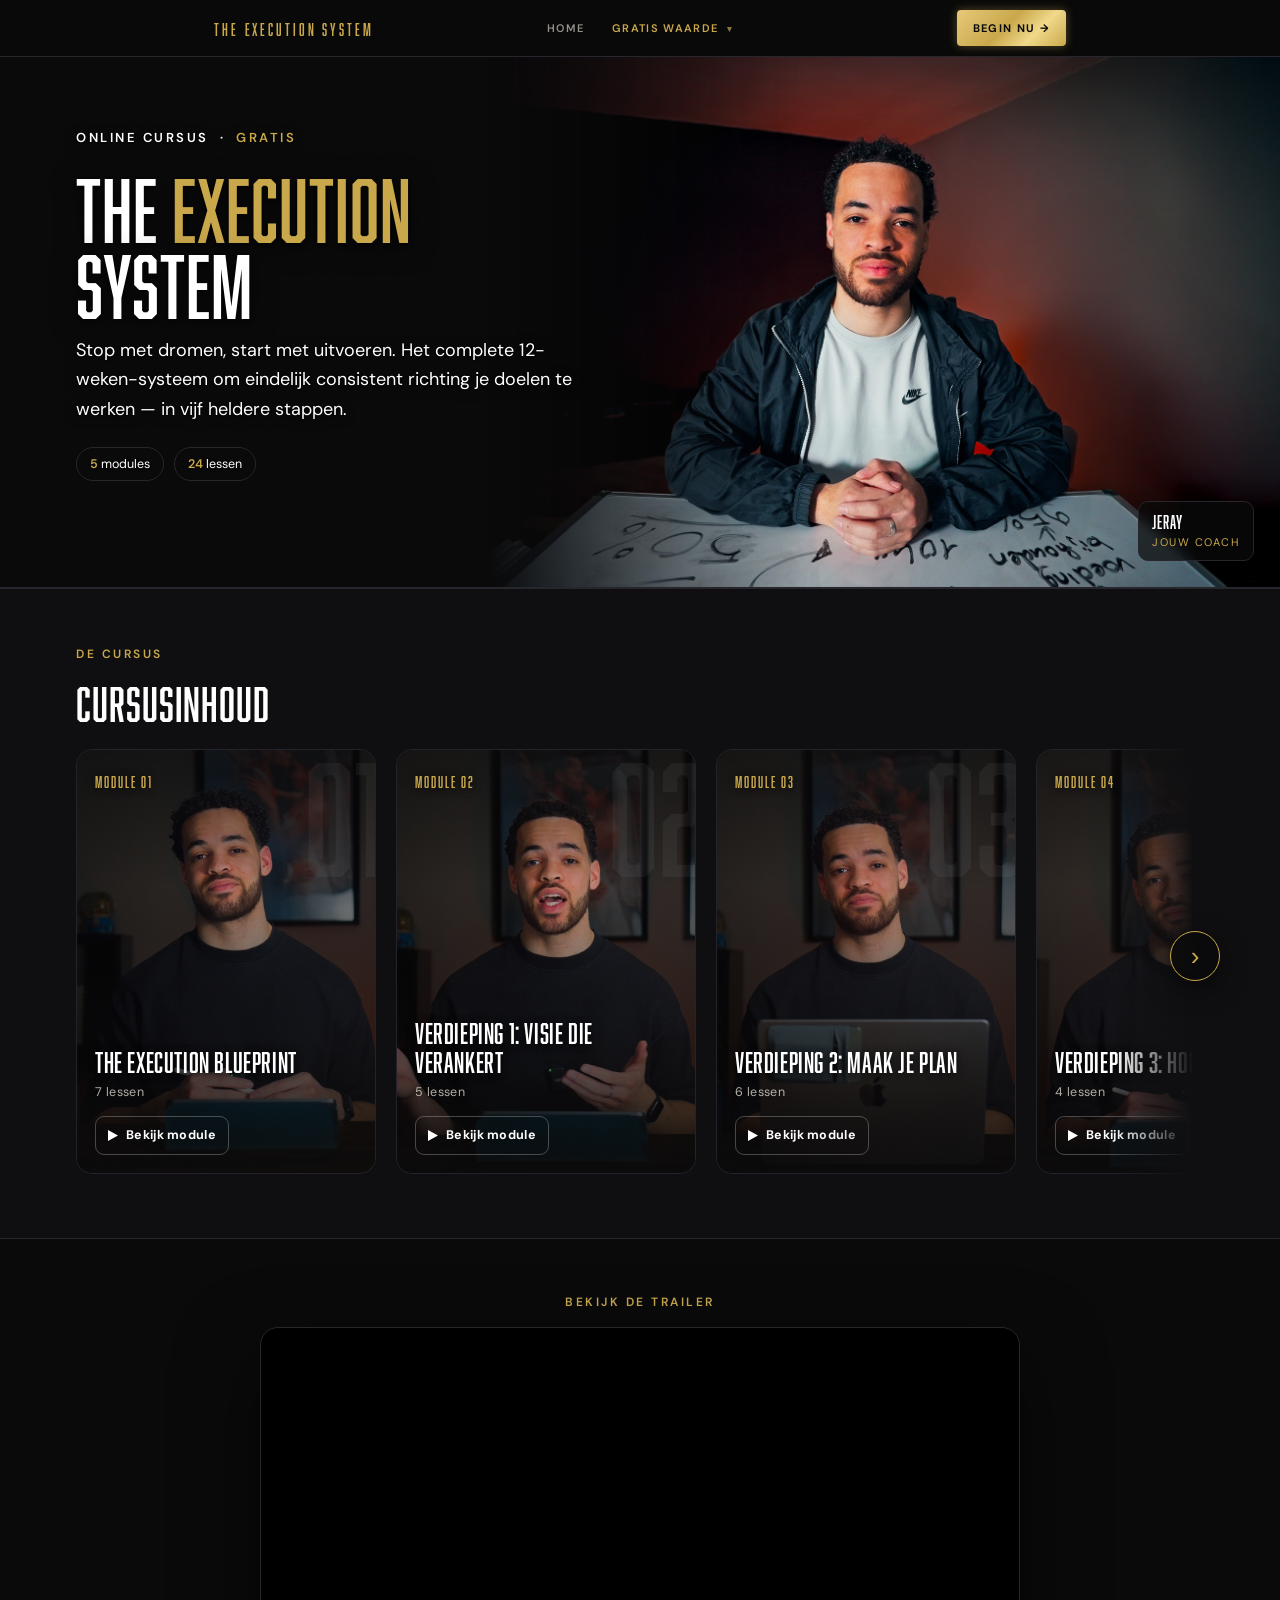
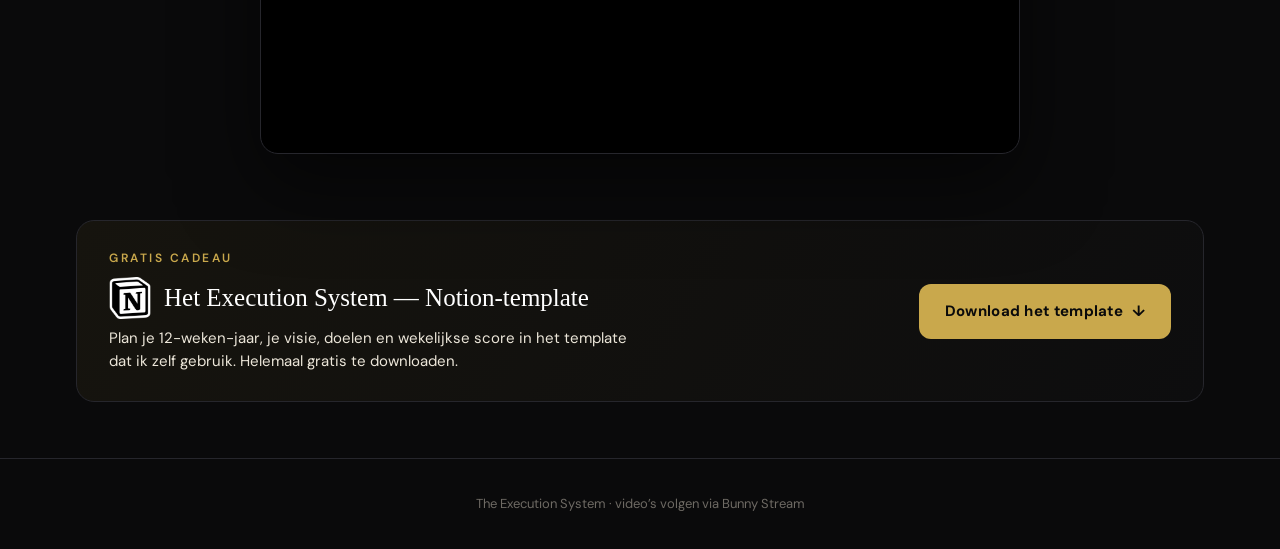
==== cursus/index.html @ f7ac1850 "Procentteken weer zoals eerst (niet uit Abolition) Co-Authored-By: Claude Opus 5 <noreply@anthropic." ====
<!DOCTYPE html>
<html lang="nl"><head>
<meta charset="utf-8"><meta name="viewport" content="width=device-width, initial-scale=1">
<meta name="referrer" content="no-referrer">
<link rel="preconnect" href="https://fonts.googleapis.com"><link rel="preconnect" href="https://fonts.gstatic.com" crossorigin>
<link href="https://fonts.googleapis.com/css2?family=DM+Sans:wght@400;500;600;700&display=swap" rel="stylesheet">
<title>The Execution System — Online Cursus</title>
<style>
@font-face{font-family:'Abolition';src:url([data-uri]) format('opentype');font-display:swap;unicode-range:U+0-24,U+26-10FFFF}
@font-face{font-family:'Chalk';src:url([data-uri]) format('truetype');font-display:swap;}
:root{
  --bg:#0A0A0B; --bg2:#0F0F11; --card:#15151A; --card2:#1B1B21; --line:#26262C;
  --gold:#C9A84C; --gold2:#E2C878; --goldd:#B8952E;
  --white:#FFFFFF; --cream:#ECE6D9; --mut:#94908A; --mut2:#6E6A64;
  --sans:'DM Sans',-apple-system,BlinkMacSystemFont,'Segoe UI',Roboto,'Helvetica Neue',Arial,sans-serif;
  --serif:'Georgia','Times New Roman',serif;
}
*{box-sizing:border-box;}
html,body{margin:0;padding:0;background:var(--bg);}
body{font-family:var(--sans);color:var(--cream);line-height:1.65;-webkit-font-smoothing:antialiased;}
img{display:block;max-width:100%;}
a{color:var(--gold);text-decoration:none;}
.chalk{font-family:'Chalk',var(--sans);}
.wrap{max-width:1180px;margin:0 auto;padding:0 26px;}
.sitenav{position:sticky;top:0;z-index:100;background:rgba(10,10,10,.92);backdrop-filter:blur(12px);border-bottom:1px solid var(--line);}
.sitenav .nav-inner{max-width:900px;margin:0 auto;padding:0 1.5rem;height:56px;display:flex;align-items:center;gap:1.4rem;}
/* desktop: logo | links gecentreerd | knop — zelfde als de rest van de site */
@media(min-width:761px){
  .sitenav .nav-inner{display:grid;grid-template-columns:1fr auto 1fr;align-items:center;gap:1rem}
  .sitenav .logo{margin-right:0;justify-self:start}
  .sitenav .nav-links{justify-self:center;gap:.6rem}
  .sitenav .nav-link{padding:.5rem 1rem}
  .sitenav .nav-cta{justify-self:end;margin-left:0}
}
.sitenav .logo{font-family:'Abolition',var(--sans);font-size:16px;letter-spacing:.18em;text-transform:uppercase;color:var(--gold);cursor:pointer;flex-shrink:0;margin-right:auto;text-decoration:none;}
.sitenav .nav-links{display:flex;gap:2px;align-items:center;}
.sitenav .nav-link{font-size:11px;font-weight:600;letter-spacing:.12em;text-transform:uppercase;color:var(--mut);cursor:pointer;padding:.5rem .8rem;border-radius:3px;transition:color .15s;white-space:nowrap;border:0;background:none;font-family:inherit;text-decoration:none;}
.sitenav .nav-link:hover{color:#fff;}
.sitenav .nav-link.active{color:var(--gold);}
.sitenav .nav-cta{font-size:11px;font-weight:700;letter-spacing:.12em;text-transform:uppercase;color:#0A0A0B;background:linear-gradient(135deg,#E8C97A,#C9A84C 45%,#F0D98A 70%,#C9A84C);border:0;border-radius:4px;padding:.55rem 1rem;cursor:pointer;flex-shrink:0;margin-left:.4rem;text-decoration:none;box-shadow:0 0 10px rgba(201,168,76,.4);}
.sitenav .nav-group{position:relative}
.sitenav .nav-group:after{content:'';position:absolute;left:-12px;right:-12px;top:100%;height:16px}
.sitenav .nav-group-btn .chev{font-size:.55rem;margin-left:.25rem;opacity:.7;display:inline-block;transition:transform .2s}
.sitenav .nav-group.open .nav-group-btn .chev{transform:rotate(180deg)}
.sitenav .nav-menu{position:absolute;top:calc(100% + 10px);left:0;min-width:210px;display:none;flex-direction:column;background:rgba(12,12,12,.98);backdrop-filter:blur(14px);border:1px solid rgba(201,168,76,.18);border-radius:8px;padding:.4rem;box-shadow:0 14px 34px rgba(0,0,0,.5);z-index:50}
.sitenav .nav-group:hover .nav-menu,.sitenav .nav-group.open .nav-menu,.sitenav .nav-group.blijf .nav-menu{display:flex}
.sitenav .nav-menu .nav-link{text-align:left;white-space:nowrap;padding:.6rem .85rem;border-radius:6px}
.sitenav .nav-menu .nav-link:hover{background:rgba(255,255,255,.04);color:#fff}
.sitenav .nav-burger{display:none;width:40px;height:40px;border:1px solid rgba(201,168,76,.35);border-radius:8px;background:none;cursor:pointer;flex-direction:column;align-items:center;justify-content:center;gap:5px;margin-left:.4rem}
.sitenav .nav-burger span{display:block;width:18px;height:1.5px;background:var(--gold)}
@media(max-width:760px){
  .sitenav .nav-links{display:none;position:absolute;left:0;right:0;top:100%;flex-direction:column;align-items:stretch;background:rgba(10,10,10,.98);border-bottom:1px solid var(--line);padding:.6rem 1rem 1rem;gap:0}
  .sitenav.menu-open .nav-links{display:flex}
  .sitenav .nav-link{padding:.8rem .5rem;font-size:12px}
  .sitenav .nav-group-btn{width:100%;text-align:left;display:flex;justify-content:space-between}
  .sitenav .nav-menu{position:static;display:none;border:0;background:none;box-shadow:none;padding:0 0 0 .8rem}
  .sitenav .nav-group:hover .nav-menu{display:none}
  .sitenav .nav-group.open .nav-menu{display:flex}
  .sitenav .nav-burger{display:flex}
  .sitenav .nav-cta{margin-left:auto}
}
/* hero */
.hero{position:relative;overflow:hidden;border-bottom:1px solid var(--line);}
.hero .glow{position:absolute;right:-12%;top:-30%;width:680px;height:680px;border-radius:50%;
  background:radial-gradient(circle,rgba(201,168,76,.30),rgba(201,168,76,0) 62%);filter:blur(8px);z-index:0;}
.hero .wrap{position:relative;z-index:1;display:grid;grid-template-columns:1.15fr .85fr;gap:46px;align-items:center;padding:70px 26px 76px;}
.kick{font-family:var(--sans);color:#B5B5B5;font-size:13px;font-weight:600;letter-spacing:2.5px;text-transform:uppercase;margin-bottom:14px;}
.htitle{font-family:'Abolition';text-transform:uppercase;letter-spacing:1px;font-weight:400;color:var(--white);font-size:clamp(40px,7.4vw,84px);line-height:.9;margin:0 0 22px;}
.htitle .gd{color:var(--gold);}
.lead{font-size:18px;color:var(--cream);max-width:520px;margin:0 0 14px;}
.meta{display:flex;gap:10px;flex-wrap:wrap;margin:22px 0 30px;}
.meta span{font-size:12.5px;color:var(--mut);border:1px solid var(--line);border-radius:999px;padding:6px 13px;}
.meta span b{color:var(--gold);font-weight:600;}
.btn{display:inline-flex;align-items:center;gap:10px;cursor:pointer;border:0;font-family:var(--sans);font-size:15px;font-weight:700;letter-spacing:.3px;padding:15px 26px;border-radius:12px;transition:.18s;}
.btn.gold{background:var(--gold);color:#0A0A0B;}
.btn.gold:hover{background:var(--gold2);transform:translateY(-1px);}
.btn.ghost{background:transparent;color:var(--cream);border:1px solid var(--line);}
.btn.ghost:hover{border-color:var(--gold);color:var(--gold);}
.hero-img .frame{position:relative;border-radius:18px;overflow:hidden;border:1px solid #2e2a20;box-shadow:0 30px 80px rgba(0,0,0,.6);background:#111;aspect-ratio:1/1;}
.hero-img .frame img{width:100%;height:100%;object-fit:cover;}
.hero-img .ring{position:absolute;inset:-1px;border-radius:18px;box-shadow:inset 0 0 0 2px rgba(201,168,76,.5);pointer-events:none;}
.hero-img .tag{position:absolute;left:16px;bottom:16px;z-index:2;background:rgba(10,10,11,.7);backdrop-filter:blur(4px);border:1px solid var(--line);border-radius:10px;padding:9px 13px;}
.hero-img .tag .nm{font-family:'Abolition';text-transform:uppercase;letter-spacing:1px;color:var(--white);font-size:18px;line-height:1;}
.hero-img .tag .rl{font-size:11px;color:var(--gold);letter-spacing:1.5px;text-transform:uppercase;margin-top:4px;}
/* trailer */
.trailer{padding:54px 0 10px;}
.trailer .eyebrow{text-align:center;}
.tstage{position:relative;max-width:760px;margin:14px auto 0;aspect-ratio:16/9;border-radius:18px;overflow:hidden;background:#000 center/cover no-repeat;border:1px solid var(--line);box-shadow:0 30px 80px rgba(0,0,0,.55);display:flex;align-items:center;justify-content:center;}
.tstage::after{content:"";position:absolute;inset:0;background:linear-gradient(180deg,rgba(0,0,0,.35),rgba(0,0,0,.72));}
.tstage .play{position:relative;z-index:2;width:92px;height:92px;border-radius:50%;background:var(--gold);display:flex;align-items:center;justify-content:center;box-shadow:0 12px 40px rgba(0,0,0,.55);transition:.18s;}
.tstage:hover .play{transform:scale(1.06);background:var(--gold2);}
.tstage .vlabel{position:absolute;z-index:2;bottom:18px;left:0;right:0;text-align:center;color:var(--cream);font-size:13px;letter-spacing:.6px;}
.tstage .vlabel b{color:var(--gold);}
.eyebrow{font-size:12px;letter-spacing:2.5px;text-transform:uppercase;color:var(--gold);margin-bottom:12px;font-weight:600;}
.sec{padding:56px 0;}
.sec.alt{background:var(--bg2);border-top:1px solid var(--line);border-bottom:1px solid var(--line);}
.stitle{font-family:'Abolition';text-transform:uppercase;letter-spacing:1px;font-weight:400;color:var(--white);font-size:46px;line-height:.95;margin:0 0 22px;}
.about{font-size:18px;color:var(--cream);max-width:760px;line-height:1.7;}
/* module cards row */
.cardwrap{position:relative;}
.cardrow{display:grid;grid-auto-flow:column;grid-auto-columns:300px;gap:20px;overflow-x:auto;padding:6px 2px 8px;scroll-snap-type:x mandatory;scrollbar-width:none;-ms-overflow-style:none;}
.cardrow::-webkit-scrollbar{display:none;}
.navarrow{position:absolute;top:calc(50% - 6px);transform:translateY(-50%);z-index:6;width:50px;height:50px;border-radius:50%;
  background:rgba(10,10,11,.82);backdrop-filter:blur(6px);border:1px solid var(--gold);color:var(--gold);
  font-size:26px;line-height:1;cursor:pointer;display:flex;align-items:center;justify-content:center;transition:.16s;box-shadow:0 8px 26px rgba(0,0,0,.5);}
.navarrow:hover{background:var(--gold);color:#0A0A0B;}
.navarrow.left{left:-16px;} .navarrow.right{right:-16px;}
.navarrow.hide{opacity:0;pointer-events:none;}
.edgefade{position:absolute;top:0;bottom:8px;width:90px;z-index:4;pointer-events:none;transition:opacity .25s;}
.edgefade.left{left:0;background:linear-gradient(90deg,var(--bg2) 12%,rgba(15,15,17,0));}
.edgefade.right{right:0;background:linear-gradient(270deg,var(--bg2) 12%,rgba(15,15,17,0));}
.edgefade.hide{opacity:0;}
@media(max-width:560px){.navarrow.left{left:2px;} .navarrow.right{right:2px;}}
.mcard{position:relative;scroll-snap-align:start;aspect-ratio:3/4.25;border-radius:16px;overflow:hidden;cursor:pointer;border:1px solid #24222b;background:#111;transition:.2s;}
.mcard:hover{transform:translateY(-4px);border-color:var(--gold);box-shadow:0 20px 50px rgba(0,0,0,.6);}
.mcard .bgnum{position:absolute;right:-10px;top:-26px;font-family:'Abolition';font-size:150px;line-height:1;color:rgba(255,255,255,.05);z-index:1;}
.mcard .grad{position:absolute;inset:0;z-index:1;}
.mcard .glow2{position:absolute;left:-30%;top:-20%;width:240px;height:240px;border-radius:50%;background:radial-gradient(circle,rgba(201,168,76,.22),rgba(201,168,76,0) 65%);z-index:1;}
.mcard .inner{position:relative;z-index:2;height:100%;display:flex;flex-direction:column;justify-content:space-between;padding:18px;}
.mcard .mk{font-family:'Abolition';text-transform:uppercase;letter-spacing:2px;color:var(--gold);font-size:15px;}
.mcard .mbody .mtt{font-family:var(--serif);color:var(--white);font-size:25px;line-height:1.12;margin:0 0 8px;}
.mcard .mbody .mcount{font-size:12.5px;color:var(--cream);opacity:.75;letter-spacing:.4px;}
.mcard .watch{display:inline-flex;align-items:center;gap:8px;margin-top:14px;color:var(--white);font-size:12.5px;font-weight:700;letter-spacing:.3px;border:1px solid rgba(255,255,255,.25);border-radius:9px;padding:8px 12px;}
.mcard:hover .watch{border-color:var(--gold);color:var(--gold);}
.scrollhint{font-size:12px;color:var(--mut2);margin-top:6px;}
/* module + lesson views */
#view-module,#view-lesson{display:none;}
.back{display:inline-flex;align-items:center;gap:8px;color:var(--gold);font-weight:600;font-size:14px;margin:26px 0 18px;cursor:pointer;}
.mvhead{display:flex;align-items:baseline;gap:16px;border-bottom:1px solid var(--line);padding-bottom:22px;margin-bottom:8px;}
.mvhead .mvnum{font-family:'Abolition';font-size:60px;line-height:1;color:var(--gold);}
.mvhead .mvt{font-family:var(--serif);font-size:32px;color:var(--white);line-height:1.1;}
.mvhead .mvc{font-size:13px;color:var(--mut);margin-top:6px;}
.lessons{margin-top:6px;}
.lrow{display:flex;align-items:center;gap:18px;padding:18px 8px;cursor:pointer;border-bottom:1px solid #1f1f24;transition:.15s;border-radius:10px;}
.lrow:hover{background:var(--card2);}
.lthumb{position:relative;width:160px;flex:0 0 160px;aspect-ratio:16/10;border-radius:9px;overflow:hidden;border:1px solid var(--line);background:#000;}
.lthumb img{width:100%;height:100%;object-fit:cover;opacity:.9;}
.lthumb .pl{position:absolute;inset:0;display:flex;align-items:center;justify-content:center;}
.lthumb .pl span{width:30px;height:30px;border-radius:50%;background:rgba(201,168,76,.92);display:flex;align-items:center;justify-content:center;}
.lrow .li{flex:1;min-width:0;}
.lrow .ln{font-size:11.5px;color:var(--gold);letter-spacing:1.5px;font-weight:600;}
.lrow .lt{font-size:17px;color:var(--cream);font-weight:600;margin-top:2px;}
.lrow .typ{font-size:10.5px;letter-spacing:1px;text-transform:uppercase;color:var(--mut);border:1px solid var(--line);border-radius:6px;padding:3px 8px;}
.lrow .arr{color:var(--mut2);font-size:18px;}
.lrow:hover .arr{color:var(--gold);}
.vstage{position:relative;width:100%;aspect-ratio:16/9;border-radius:16px;overflow:hidden;background:#000 center/cover no-repeat;border:1px solid var(--line);display:flex;align-items:center;justify-content:center;}
.vstage::after{content:"";position:absolute;inset:0;background:linear-gradient(180deg,rgba(0,0,0,.45),rgba(0,0,0,.7));}
.vstage .play{position:relative;z-index:2;width:84px;height:84px;border-radius:50%;background:var(--gold);display:flex;align-items:center;justify-content:center;box-shadow:0 12px 40px rgba(0,0,0,.55);}
.vstage .vlabel{position:absolute;z-index:2;bottom:16px;left:0;right:0;text-align:center;color:var(--cream);font-size:12.5px;}
.vstage .vlabel b{color:var(--gold);}
.tstage iframe.bunny,.vstage iframe.bunny{position:absolute;inset:0;width:100%;height:100%;border:0;z-index:4;}
.tstage::after{display:none;}
.vstage.hasvid::after{display:none;}
.reading{max-width:780px;margin:0 auto;}
.lcrumb{margin-top:26px;font-size:12px;letter-spacing:2px;text-transform:uppercase;color:var(--gold);font-weight:600;}
.lhead{font-size:40px;line-height:1.05;font-weight:800;letter-spacing:-.5px;color:var(--white);margin:8px 0 26px;}
.content{font-size:17px;color:var(--cream);}
.content p{margin:0 0 17px;}
.content .pquote{font-family:'Chalk',var(--sans);font-size:23px;color:var(--white);line-height:1.3;margin:6px 0 6px;}
.content .pauthor{color:var(--gold);font-size:15px;margin:-6px 0 18px;font-style:italic;}
.bq{border-left:3px solid var(--gold);padding:6px 0 6px 20px;margin:10px 0 22px;}
.bq .bqt{display:block;font-family:'Chalk',var(--sans);font-size:24px;color:var(--white);line-height:1.3;}
.bq .bqa{display:block;color:var(--gold);font-size:15px;margin-top:8px;font-style:italic;}
.content h3.subh{font-size:23px;font-weight:800;letter-spacing:-.2px;color:var(--gold);margin:34px 0 13px;}
.content ul{margin:0 0 18px;padding-left:4px;list-style:none;}
.content li{position:relative;padding-left:24px;margin:8px 0;}
.content li::before{content:"";position:absolute;left:4px;top:11px;width:6px;height:6px;border-radius:50%;background:var(--gold);}
.fig{margin:26px 0;}
.fig img{width:100%;border-radius:12px;border:1px solid var(--line);box-shadow:0 14px 40px rgba(0,0,0,.4);}
.tblwrap{overflow-x:auto;margin:0 0 22px;border:1px solid var(--line);border-radius:12px;}
.tbl{border-collapse:collapse;width:100%;font-size:13px;min-width:520px;}
.tbl th,.tbl td{border-bottom:1px solid var(--line);border-right:1px solid var(--line);padding:9px 12px;text-align:left;vertical-align:top;}
.tbl tr td:last-child,.tbl tr th:last-child{border-right:0;}
.tbl th{background:#211e16;color:var(--gold);font-weight:700;}
.tbl tr:last-child td{border-bottom:0;}
.emptyles{color:var(--mut);font-size:17px;}
.lnav{display:flex;justify-content:space-between;gap:14px;margin:46px 0 80px;border-top:1px solid var(--line);padding-top:26px;}
.foot{border-top:1px solid var(--line);padding:34px 0;color:var(--mut2);font-size:13px;text-align:center;}
.notionband{background:linear-gradient(120deg,#16140e,#0d0d0e);border:1px solid var(--line);border-radius:18px;padding:28px 32px;display:flex;align-items:center;justify-content:space-between;gap:24px;flex-wrap:wrap;}
.notionband .nbt{font-family:var(--serif);color:#fff;font-size:25px;margin-bottom:7px;}
.notionband .nbd{color:var(--cream);font-size:15px;max-width:540px;line-height:1.55;}
.tplband{display:flex;align-items:center;justify-content:space-between;gap:16px;background:linear-gradient(120deg,#16140e,#0d0d0e);border:1px solid var(--line);border-radius:14px;padding:14px 18px;margin:18px 0 2px;text-decoration:none;transition:.15s;}
.tplband:hover{border-color:var(--gold);}
.tplband .tpli{font-size:10.5px;letter-spacing:1.5px;text-transform:uppercase;color:var(--gold);font-weight:700;}
.tplband .tpln{font-size:15.5px;color:#fff;font-weight:600;margin-top:2px;}
.tplband .tplbtn{background:var(--gold);color:#0A0A0B;font-weight:700;font-size:13px;padding:10px 16px;border-radius:10px;white-space:nowrap;}
@media(max-width:860px){
  .hero .wrap{gap:16px;padding:38px 16px 44px;}
  .lead{font-size:15px;}
  .stitle{font-size:34px;}
  .lhead{font-size:30px;}
  .cardrow{grid-auto-columns:200px;}
  .lthumb{width:112px;flex:0 0 112px;}
  .lrow .typ{display:none;}
}

.hero{position:relative;overflow:hidden;}
.hero .wrap{grid-template-columns:1fr;min-height:520px;align-content:center;}
.hero .wrap>div:first-child{position:relative;z-index:2;max-width:600px;}
.hero-img{position:absolute;top:0;right:0;bottom:0;width:62%;z-index:1;margin:0;}
.hero-img .frame{position:absolute;inset:0;width:100%;height:100%;aspect-ratio:auto;border:0;box-shadow:none;border-radius:0;overflow:visible;background:transparent;}
.hero-img .frame img{width:100%;height:100%;object-fit:cover;object-position:62% center;border-radius:0;
 -webkit-mask-image:linear-gradient(to right,transparent 0%,#000 40%);mask-image:linear-gradient(to right,transparent 0%,#000 40%);}
.hero-img .ring{display:none;}
.hero-img .tag{left:auto;right:26px;bottom:26px;}
.hero .kick{color:#fff;text-shadow:0 1px 3px rgba(0,0,0,.95),0 2px 12px rgba(0,0,0,.6);}
.hero .htitle{color:#fff;text-shadow:0 2px 6px rgba(0,0,0,.7),0 4px 26px rgba(0,0,0,.6);}
.hero .htitle .gd{color:var(--gold);}
.hero .lead{color:#fff;text-shadow:0 1px 3px rgba(0,0,0,.95),0 2px 12px rgba(0,0,0,.7);}
.hero .meta span{color:#fff;text-shadow:0 1px 3px rgba(0,0,0,.9);}
.hero .meta span b{color:var(--gold);}
@media(max-width:860px){
 .hero .wrap{min-height:460px;align-content:end;padding-top:120px;}
 .hero .wrap>div:first-child{max-width:none;}
 .hero-img{position:absolute;inset:0;width:100%;height:100%;}
 .hero-img .frame img{object-position:center 22%;-webkit-mask-image:none;mask-image:none;}
 .hero-img .tag{display:none;}
 .hero-img::after{content:'';position:absolute;inset:0;z-index:2;pointer-events:none;
  background:linear-gradient(180deg, rgba(10,10,11,.5) 0%, rgba(10,10,11,.22) 36%, rgba(10,10,11,.62) 72%, var(--bg) 100%);}
}
.mcard .mphoto{position:absolute;inset:0;background-size:cover;background-position:center 28%;z-index:0;}
.mcard .mshade{position:absolute;inset:0;z-index:1;pointer-events:none;
 background:linear-gradient(180deg, rgba(10,10,11,.55) 0%, rgba(10,10,11,.12) 32%, rgba(10,10,11,.42) 60%, rgba(10,10,11,.92) 100%);}
.mcard .bgnum{z-index:2;}
.mcard .inner{z-index:3;}
.mcard .mk,.mcard .mtt,.mcard .mcount{text-shadow:0 1px 8px rgba(0,0,0,.85);}
.mcard .mbody .mtt{font-family:'Abolition',var(--sans),sans-serif;text-transform:uppercase;letter-spacing:.6px;font-size:28px;line-height:1.04;}
</style></head><body>
<nav class="sitenav"><div class="nav-inner">
  <a class="logo" href="/">The Execution System</a>
  <div class="nav-links" id="nav-links">
    <a class="nav-link" href="/">Home</a>
    <div class="nav-group" id="nav-gratis">
      <button class="nav-link nav-group-btn active" type="button" onclick="toggleNavGroup(this)" aria-haspopup="true" aria-expanded="false">Gratis waarde <span class="chev">&#9662;</span></button>
      <div class="nav-menu">
        <a class="nav-link" href="/#tool">Jaardoel in 5 minuten</a>
        <a class="nav-link" href="/#weggevers">Gratis weggevers</a>
        <a class="nav-link active" href="/cursus">Cursussen</a>
      </div>
    </div>
  </div>
  <a class="nav-cta" href="/#traject">Begin nu &rarr;</a>
  <button class="nav-burger" onclick="toggleNavMenu()" aria-label="Menu"><span></span><span></span><span></span></button>
</div></nav>
<script>
function toggleNavGroup(btn){ var g=btn.closest('.nav-group'); var open=!g.classList.contains('open'); g.classList.toggle('open',open); btn.setAttribute('aria-expanded',open); }
document.addEventListener('click',function(e){ if(!e.target.closest('.nav-group')){ var g=document.querySelector('.nav-group.open'); if(g){ g.classList.remove('open'); g.querySelector('.nav-group-btn').setAttribute('aria-expanded','false'); } } });
document.querySelectorAll('.nav-group').forEach(function(g){ var t=null; g.addEventListener('mouseenter',function(){ clearTimeout(t); g.classList.add('blijf'); }); g.addEventListener('mouseleave',function(){ clearTimeout(t); t=setTimeout(function(){ g.classList.remove('blijf'); },350); }); });
function toggleNavMenu(){ document.querySelector('.sitenav').classList.toggle('menu-open'); }
</script>

<!-- HOME -->
<div id="view-home">
  <header class="hero">
    <div class="glow"></div>
    <div class="hero-img"><div class="frame"><img src="/cursus/cursus-hero.jpg" alt="Jeray"><div class="ring"></div>
        <div class="tag"><div class="nm">Jeray</div><div class="rl">Jouw coach</div></div></div></div>
    <div class="wrap">
      <div>
        <div class="kick">online cursus &nbsp;&middot;&nbsp; <span style="color:var(--gold)">gratis</span></div>
        <h1 class="htitle">The <span class="gd">Execution</span><br>System</h1>
        <p class="lead">Stop met dromen, start met uitvoeren. Het complete 12-weken-systeem om eindelijk consistent richting je doelen te werken — in vijf heldere stappen.</p>
        <div class="meta"><span><b>5</b> modules</span><span><b>24</b> lessen</span></div>
      </div>
    </div>
  </header>

  <section class="sec alt" id="curr"><div class="wrap">
    <div class="eyebrow">De cursus</div>
    <h2 class="stitle">Cursusinhoud</h2>
    <div class="cardwrap">
      <div class="edgefade left hide" id="fadeL"></div>
      <div class="edgefade right" id="fadeR"></div>
      <button class="navarrow left hide" id="arrL" onclick="scrollCards(-1)" aria-label="Vorige">&lsaquo;</button>
      <div class="cardrow" id="cardrow"></div>
      <button class="navarrow right" id="arrR" onclick="scrollCards(1)" aria-label="Volgende">&rsaquo;</button>
    </div>
  </div></section>

  <section class="trailer"><div class="wrap">
    <div class="eyebrow">Bekijk de trailer</div>
    <div class="tstage" id="tstage"><iframe class="bunny" src="https://iframe.mediadelivery.net/embed/692336/71acad20-1925-46be-9459-15c8f5be9e47?autoplay=false&loop=false&muted=false&preload=true&responsive=true" referrerpolicy="strict-origin-when-cross-origin" loading="lazy" allow="accelerometer;gyroscope;autoplay;encrypted-media;picture-in-picture;" allowfullscreen></iframe></div>
  </div></section>




  <section class="sec"><div class="wrap">
    <div class="notionband">
      <div><div class="eyebrow" style="margin-bottom:8px">Gratis cadeau</div>
        <div style="display:flex;align-items:center;gap:13px;margin-bottom:8px"><img src="/cursus/Notion_app_logo.png" alt="Notion" style="width:42px;height:42px;display:block;flex-shrink:0"><div class="nbt" style="margin:0">Het Execution System &mdash; Notion-template</div></div>
        <div class="nbd">Plan je 12-weken-jaar, je visie, doelen en wekelijkse score in het template dat ik zelf gebruik. Helemaal gratis te downloaden.</div></div>
      <a class="btn gold" href="https://small-redcurrant-287.notion.site/The-Executionsystem-38c4f83d2e30805f8579c90d9d9c9f75" target="_blank" rel="noopener">Download het template &nbsp;&darr;</a>
    </div>
  </div></section>
  <div class="foot">The Execution System &middot; video&rsquo;s volgen via Bunny Stream</div>
</div>

<!-- MODULE -->
<div id="view-module"><div class="wrap">
  <div class="back" onclick="goHome()">&larr; Terug naar de cursus</div>
  <div class="mvhead"><div class="mvnum" id="mvnum"></div><div><div class="mvt" id="mvt"></div><div class="mvc" id="mvc"></div></div></div>
  <div class="lessons" id="mvlessons"></div>
  <div style="height:70px"></div>
</div></div>

<!-- LESSON -->
<div id="view-lesson"><div class="wrap reading">
  <div class="back" id="lback">&larr; Terug</div>
  <div class="vstage" id="vstage">
    <div class="play"><svg width="28" height="32" viewBox="0 0 28 32"><path d="M0 0 L28 16 L0 32 Z" fill="#0A0A0B"/></svg></div>
    <div class="vlabel">Video komt hier &middot; <b>Bunny Stream</b></div>
  </div>
  <div id="ltemplate"></div>
  <div class="lcrumb" id="lcrumb"></div>
  <h1 class="lhead" id="lhead"></h1>
  <div class="content" id="lcontent"></div>
  <div class="lnav">
    <button class="btn ghost" id="prevb" onclick="openLesson(cur-1)">&larr; Vorige</button>
    <button class="btn gold" id="nextb" onclick="openLesson(cur+1)">Volgende les &rarr;</button>
  </div>
</div></div>

<script>
const DATA=[{"title": "The Execution Blueprint", "lessons": [{"n": 1, "title": "Intro", "html": "", "thumb": "/cursus/jeray-web.jpg", "vid": "71acad20-1925-46be-9459-15c8f5be9e47", "type": "Video"}, {"n": 2, "title": "Kennis vs Uitvoering", "html": "<p class=\"pquote\">“The smallest deed is better than the greatest intention.”</p><p class=\"pauthor\">—John Burroughs</p><p>De belangrijkste factor die mensen ervan weerhoudt te bereiken waar ze werkelijk toe in staat zijn, is geen gebrek aan kennis, intellect of informatie. Het probleem zit bijna altijd in het doen. In het toepassen. In de uitvoering. Uitvoering is de grootste onderscheidende factor.</p><p>Dat zie je duidelijk terug bij gezondheid. Volgens het CBS en het RIVM heeft 50% van de Nederlanders van 18 jaar en ouder overgewicht, waarvan 14% obesitas. Ook al kennen ze de eventuele gezondheidsgevolgen en/of willen ze graag fit worden, toch doen ze het niet. Ze weten vaak ook hoe ze weer fit kunnen worden — beter eten, meer bewegen. Het is geen kennisprobleem; het is een uitvoeringsprobleem.</p><figure class=\"fig\"><img src=\"https://cdn.thehuddle-aws.com/uploads/tenants/20814/202602/134445-1771677885029.jpeg\" alt=\"\" loading=\"lazy\" referrerpolicy=\"no-referrer\"></figure><p>In 2006 deden psychologen Peter Gollwitzer en Paschal Sheeran onderzoek naar waarom mensen hun doelen wel of niet bereiken. Zij vergeleken mensen die alleen een doel of intentie hadden met mensen die hun intentie vertaalden naar concrete uitvoeringsafspraken.</p><p>De resultaten lieten zien dat mensen met een duidelijk plan voor wanneer en hoe zij zouden handelen hun doelen significant vaker bereikten.</p><p>Het verschil zat niet in kennis, motivatie of intelligentie, maar in de mate waarin ze daadwerkelijk uitvoerden. Alleen weten wat je moet doen bleek zelden voldoende, maar succes werd vooral bepaald door het concreet vastleggen en uitvoeren van acties.</p><p>Bron: Gollwitzer, P. M., &amp; Sheeran, P. (2006). Implementation intentions and goal achievement: A meta-analysis of effects and processes. Psychological Bulletin.</p>", "thumb": "https://cdn.thehuddle-aws.com/uploads/tenants/20814/202602/134445-1771677885029.jpeg", "vid": "0c1a4c7c-43b6-4e84-a897-7b18a5b4aaa9", "type": "Video"}, {"n": 3, "title": "Bouw een systeem", "html": "<p class=\"pquote\">“You do not rise to the level of your goals. You fall to the level of your systems.”</p><p class=\"pauthor\">— James Clear</p><figure class=\"fig\"><img src=\"https://cdn.thehuddle-aws.com/uploads/tenants/20814/202602/135431-1771678470598.jpeg\" alt=\"\" loading=\"lazy\" referrerpolicy=\"no-referrer\"></figure><p>Een idee of doel op zich is dus niet genoeg. Wat je nodig hebt is een goed systeem. Als ik een systeem in mijn eigen woorden zou moeten omschrijven, zou ik dat zo doen:</p><p class=\"pquote\">&quot;Een systeem is een reeks, vaak herhaalbare, stappen die samen zorgen voor het bereiken van een doel.&quot;</p><figure class=\"fig\"><img src=\"https://cdn.thehuddle-aws.com/uploads/tenants/20814/202602/135455-1771678495235.jpeg\" alt=\"\" loading=\"lazy\" referrerpolicy=\"no-referrer\"></figure><h3 class=\"subh\">Ik vind het zelf altijd fijn om hier een voorbeeld aan te koppelen:</h3><p>Stel je voor dat je een ladder hebt. Een ladder staat hier als symbool voor jouw systeem. Bovenaan de ladder is het doel dat je wilt verwezenlijken. Elke ladder heeft treden. Elke trede is 1 stap richting je doel. Elke stap naar boven is een stap dichterbij jouw doel. Als je het systeem helemaal volgt, bereik je uiteindelijk je doel.</p><p>Maar wat nou als je ladder er zo uitziet… Je mist een paar treden in je ladder. Hierdoor kost het soms extra moeite om bij de volgende te komen. De afstand is immers groter. Nadat je dit meerdere keren hebt gedaan wordt het moeilijk om vol te houden of misschien haal je de stap wel helemaal niet. Je geeft op en je bereikt je doel helaas niet.</p><figure class=\"fig\"><img src=\"https://cdn.thehuddle-aws.com/uploads/tenants/20814/202602/135527-1771678527200.jpeg\" alt=\"\" loading=\"lazy\" referrerpolicy=\"no-referrer\"></figure><p>De 2e is duidelijk een slechte ladder. Een ladder is alleen functioneel als je ermee naar boven kunt komen. Als je een systeem volgt waarvan je weet dat je het niet gaat volhouden, is het net als een ladder waarmee je niet naar boven kan komen.</p><p>Nu is het dus van belang dat we een systeem gaan creëren waarmee je wel jouw gestelde doelen kunt behalen. Er zijn heel veel systemen die voor verschillende mensen werken, maar het 12-weken-systeem heeft mij al heel veel gebracht en het is erg laagdrempelig zodat je er makkelijk in kan groeien.</p>", "thumb": "https://cdn.thehuddle-aws.com/uploads/tenants/20814/202602/135431-1771678470598.jpeg", "vid": "1727753b-df71-43ef-b3e6-d0ff0859f947", "type": "Video"}, {"n": 4, "title": "Waarom Jij Jouw Doelen Niet Haalt", "html": "<p class=\"pquote\">“You can&#x27;t built a reputation on what you&#x27;re going to do”</p><p class=\"pauthor\">—Henry Ford</p><h3 class=\"subh\">Een herkenbaar voorbeeld</h3><p>Laat ik je een voorbeeld geven van hoe de meeste mensen doelen stellen aan de hand van het verhaal van Goede-Voornemens-Gerrit:</p><p>Goede-Voornemens-Gerrit is een man met goede intenties en een duidelijke toekomstvisie. Voor het nieuwe jaar stelt hij zijn goede voornemens. Hij wil een paar kilo afvallen en zijn eigen bedrijf opzetten. Hij heeft al langer een grote droom om los te komen van zijn saaie baan en zelf iets op te bouwen dat hem energie en voldoening geeft.</p><figure class=\"fig\"><img src=\"https://cdn.thehuddle-aws.com/uploads/tenants/20814/202602/135229-1771591948769.jpeg\" alt=\"\" loading=\"lazy\" referrerpolicy=\"no-referrer\"></figure><p>In januari begint hij sterk: Hij sport regelmatig, let op zijn voeding en werkt in de avonden aan zijn business-idee. Het momentum is er. Na 2 weken mist hij een keer een dag. Dat is niet zo erg, toch? Maar daarna nog een. &quot;Volgende week ga ik echt weer verder&quot;, zegt hij tegen zichzelf. De dagen worden weken, weken worden maanden. Hij heeft nog genoeg tijd binnen dit jaar om het goed te maken. Maar voor Goede-Voornemens-Gerrit het doorhad, waren de maanden veranderd in de rest van het jaar.</p><p>Aan het einde van het jaar kijkt hij terug en denkt: &quot;Volgend jaar ga ik het echt doen!&quot;. Hij ziet zichzelf al voor in de sportschool en hoe hij zijn succesvolle bedrijf leidt. Hij stelt nieuwe doelen en begint weer van vooraf aan...</p><h3 class=\"subh\">Stop met het &quot;jaarlijks denken&quot;</h3><p>Hoe vreemd dit misschien ook klinkt: jaarlijkse doelen en plannen vormen vaak juist een belemmering voor hoge prestaties. Dat betekent niet dat jaarlijkse doelen geen positief effect hebben — dat hebben ze wel. Zonder doelen en plannen presteer je vrijwel altijd slechter.</p><p>De valkuil is alleen &quot;jaarlijks denken&quot;. We geloven ten onrechte dat er nog genoeg tijd over is in het jaar, en we handelen daar ook naar. Daardoor ontbreekt urgentie, terwijl we vergeten dat elke week telt, elke dag telt, elk moment telt. Effectieve uitvoering gebeurt uiteindelijk niet op jaarbasis, maar dagelijks en wekelijks.</p><p class=\"pquote\">“There is nothing like a deadline to get you motivated”</p><figure class=\"fig\"><img src=\"https://cdn.thehuddle-aws.com/uploads/tenants/20814/202602/140739-1771592859072.jpeg\" alt=\"\" loading=\"lazy\" referrerpolicy=\"no-referrer\"></figure><h3 class=\"subh\">Het belang van urgentie</h3><p>Heb je ooit een verslag, scriptie of iets anders net voor de deadline ingeleverd? Dit is namelijk exact hetzelfde.</p><p>Je krijgt te horen dat je een scriptie moet maken. Je krijgt een einddatum en stelt vervolgens uit om eraan te beginnen. &quot;Ik heb nog genoeg tijd...,&quot; denk je. Alleen komt de deadline langzaam dichterbij. Tot het moment dat je er wel aan MOET werken. Anders ga je het simpelweg niet halen.</p><p>Je werkt er de laatste dagen en uren super hard en geconcentreerd aan, waardoor je het net op tijd voor 23:59u hebt ingeleverd. Of soms zelfs net niet, en moet je hierdoor met je beste smoes naar je leraar… Yep… schuldig 🙋🏻‍♂️.</p><p>Kortom: als je geen urgentie voelt, ga je vaak dus ook niet handelen, maar als je weet hoe je urgentie kan creëren, kan dit je beste vriend zijn op weg naar je doelen!</p>", "thumb": "https://cdn.thehuddle-aws.com/uploads/tenants/20814/202602/135229-1771591948769.jpeg", "vid": "03174ba9-0989-4695-9d28-48d0fa6c5f19", "type": "Video"}, {"n": 5, "title": "Een Systeem van 12 Weken", "html": "<p class=\"pquote\">“A year from now you will wish you had started today.”</p><p class=\"pauthor\">—Karen Lamb</p><h3 class=\"subh\">Het 12-weken-systeem</h3><p>Laat het idee van een jaar los. Laten we een jaar opnieuw definiëren: een jaar is geen 12 maanden meer, maar 12 weken.</p><p>Elke periode van 12 weken staat op zichzelf — dit is nu jouw jaar. Het grote voordeel van een 12-weken-jaar is dat de deadline altijd dichtbij genoeg is om focus en urgentie te behouden, maar tegelijkertijd lang genoeg om écht resultaat te boeken.</p><p>Maar jouw jaar opdelen in 12 weken is bij lange na niet genoeg om je doelen te behalen. Daarom heeft het 12-weken-systeem 4 verschillende onderdelen die er samen voor gaan zorgen dat jij vanaf nu jouw doelen gaat bereiken. De onderdelen zijn:</p><ul><li>Visie</li><li>Plan</li><li>Score</li><li>Controle</li></ul><h3 class=\"subh\">Stap 1: Visie</h3><p>Zonder een sterke visie heb je geen reden om te beginnen, geen richting voor jouw doelen en wordt het moeilijker om door te zetten wanneer het lastig is. Met een visie bedoelen we geen zweverig gedoe, maar jouw beeld van de toekomst. Simpelweg: Waar streef je naartoe in het leven?</p><h3 class=\"subh\">Je kunt deze stap simpel doorlopen, zelfs als je:</h3><ul><li>Nog geen idee hebt van waar je naartoe wilt</li><li>Nog nooit eerder een visie hebt ontwikkeld</li><li>Of je sceptisch bent over het creëren van een visie</li></ul><p>In deze fase vertalen we jouw visie naar langetermijn- en kortetermijndoelen zodat jouw doelen afgestemd zijn op waar je daadwerkelijk naartoe wilt.</p><h3 class=\"subh\">Stap 2: Plan</h3><p>Een 12-weken-plan helpt je om elke dag meer van de juiste dingen te doen en stelt je uiteindelijk in staat om je doelen sneller en met meer impact te bereiken. Het 12-weken-plan bestaat uit:</p><figure class=\"fig\"><img src=\"https://cdn.thehuddle-aws.com/uploads/tenants/20814/202602/104915-1771667354826.png\" alt=\"\" loading=\"lazy\" referrerpolicy=\"no-referrer\"></figure><p>12 weken doelen: Dit zijn de doelen die je stelt voor het einde van de 12-weken op basis van jouw visie.</p><p>Wekelijks plan: Op basis van jouw 12-weken doelen maak je wekelijkse acties die jou gaan leiden naar jouw doelen. Sommige acties komen maar één keer voor, sommige meerdere keren en sommige elke week. We leren je hoe je makkelijk gewoontes kunt bouwen die jouw helpen en andere gewoontes te stoppen die je tegenwerken.</p><p>Agenda: Je leert hoe je effectief kan plannen en hoe je jouw agenda een leidraad kunt maken voor je week. Dit zodat je de baas wordt over jouw eigen tijd.</p><h3 class=\"subh\">Stap 3: Score</h3><p>Het bijhouden van je score is essentieel. Al deze stappen hebben geen zin als je aan het einde van de rit niet weet hoe goed je het hebt gedaan. Heb je jouw doelen behaald? Zijn je acties effectief geweest? Hoe moet ik hierna verder?</p><p>In welke mate je jouw acties uitvoert en in welke mate jij jouw doelen behaalt, vormen je score. Omdat je doelen zijn gekoppeld aan je langetermijnvisie, laat deze score ook zien of je daadwerkelijk vooruitgang boekt richting die visie.</p><h3 class=\"subh\">Je meet je score op 3 momenten:</h3><ul><li>Dagelijks</li><li>Wekelijks</li><li>Na 12 weken</li></ul><h3 class=\"subh\">Stap 4: Controle</h3><p>Gedragsverandering draait niet alleen om discipline. Je omgeving beïnvloedt je gedrag — in positieve of negatieve richting. Daarom werken we met een WAM (Weekly Accountability Meeting).</p><p>Dit is een wekelijkse call waarin je samenkomt met iemand (of een kleine groep) die hetzelfde niveau van commitment heeft — of verder zijn dan jij.</p><p>Tijdens de WAM bespreek je eerlijk je week. Zeker als het minder ging. Juist dat moment voorkomt dat een mindere week uitgroeit tot stilstand.</p><h3 class=\"subh\">Elke WAM draait om vier dingen:</h3><ul><li>Je resultaat-doelen</li><li>Je wekelijkse uitvoeringsscore</li><li>Je plan voor de komende week</li><li>Feedback en bijsturing</li></ul><p>Na 12 weken (week 13) check je alle scores, resultaten en stuur je bij zodat je in de nieuwe 12 weken nog meer kunt groeien. Dit is hoe het systeem een cyclus wordt van het behalen van resultaten.</p>", "thumb": "https://cdn.thehuddle-aws.com/uploads/tenants/20814/202602/104915-1771667354826.png", "vid": "0caf6be8-c6c3-4636-b11d-9b96ff7e28b8", "type": "Video"}, {"n": 6, "title": "Gesloten Systeem", "html": "<p class=\"pquote\">“The elevator to success is out of order. You&#x27;ll have to use the stairs… one step at a time.”</p><p class=\"pauthor\">—Joe Girard</p><p>Vaak passen mensen wel enkele elementen toe, maar laten ze andere achterwege. Dit is net alsof je stappen wilt overslaan terwijl je met een ladder naar boven probeert te komen. Zoals bij elk systeem geldt: het geheel is exponentieel krachtiger dan alleen de losse onderdelen.</p><p>Het is belangrijk dat je ziet hoe deze disciplines met elkaar samenhangen. Ze werken alleen echt als het geheel klopt. Ontbreekt er één, dan loopt alles vast.</p><p>Zonder visie weet je niet waar je naartoe wilt in het leven. En als je dat niet weet, kun je je doelen nergens op afstemmen. Je leeft dan niet bewust richting iets, maar je laat je vooral leiden door omstandigheden en toeval.</p><figure class=\"fig\"><img src=\"https://cdn.thehuddle-aws.com/uploads/tenants/20814/202602/105339-1771667618567.png\" alt=\"\" loading=\"lazy\" referrerpolicy=\"no-referrer\"></figure><p>Heb je wél een visie, maar geen concreet plan, dan blijft het bij dromen. Je weet waar je naartoe wilt, maar niet hoe je daar gaat komen.</p><p>Maar zelfs met een plan ben je er nog niet. Zonder score weet je niet hoe je het doet. Je mist inzicht in waar je nu staat en hebt geen data om op terug te kijken.</p><p>En zonder controle weet je niet waarom iets wel of niet werkt. Je kunt dan niet bijsturen, niet verbeteren en niet vaststellen of je huidige plan überhaupt het juiste plan is.</p><p>Deze disciplines versterken elkaar. Pas wanneer visie, plan, score en controle samenkomen, ontstaat er structurele vooruitgang in plaats van tijdelijke motivatie.</p><p>Het executiesysteem is niet ontworpen als &quot;nog één ding erbij dat je moet doen&quot; — het is de manier waarop je dingen gedaan krijgt.</p>", "thumb": "https://cdn.thehuddle-aws.com/uploads/tenants/20814/202602/105339-1771667618567.png", "vid": "baba43f8-fdd2-4009-84a0-e1aedbe0ee7f", "type": "Video"}, {"n": 7, "title": "Hoe werkt het template?", "html": "", "thumb": "/cursus/jeray-web.jpg", "vid": "5a4a677e-4656-4a27-8303-e7cacd78e44e", "type": "Video"}]}, {"title": "Verdieping 1: Visie die Verankert", "lessons": [{"n": 8, "title": "Waarom is een Visie Belangrijk?", "html": "<p class=\"pquote\">&quot;Het enige wat erger is dan blind zijn, is kunnen zien maar geen visie hebben.&quot;</p><p class=\"pauthor\">-Helen Keller</p><h3 class=\"subh\">Wat is een visie?</h3><p>Zodra je begint over visie, zijn er vast mensen die denken dat het een hoop zweverig gedoe is. Dit kan ik eigenlijk wel begrijpen. Sommige mensen maken vision-boards, doen affirmaties, dagelijkse visualisatie en praten over het manifesteren van de toekomst. Voor de duidelijkheid, dat is dus niet wat ik bedoel als ik praat over het creëren van een visie.</p><p class=\"pquote\">&quot;Een visie is een duidelijk beeld van de toekomst dat richting geeft aan hoe je denkt, kiest en handelt.&quot;</p><p>Voor een succesvol verloop is het essentieel om emotioneel betrokken te zijn bij het eindresultaat.</p><h3 class=\"subh\">De voordelen van een sterke visie zijn:</h3><p>Het geeft je een reden om actie te ondernemen.</p><p>Het geeft je een reden om door te zetten op momenten dat het moeilijk kan zijn.</p><p>Het geeft richting zodat je jouw doelen en acties daarop kan afstemmen.</p>", "thumb": "/cursus/jeray-web.jpg", "vid": "4bb82b1c-4228-4ab6-a8cf-7edd28e6d6c5", "type": "Video"}, {"n": 9, "title": "Reden 1: Het Geeft Reden tot Actie", "html": "<p class=\"pquote\">&quot;Faith is taking the first step even when you don&#x27;t see the whole staircase.&quot;</p><p class=\"pauthor\">-Martin Luther King jr</p><figure class=\"fig\"><img src=\"https://cdn.thehuddle-aws.com/uploads/tenants/20814/202602/104456-1771667096196.jpeg\" alt=\"\" loading=\"lazy\" referrerpolicy=\"no-referrer\"></figure><p>Als je geen visie voor de toekomst hebt, geen doelen of dromen, waarom zou je dan beginnen met een systeem als dit? Zelfs zonder dat je jouw visie al helemaal hebt vastgesteld, is het al goed om een drang te hebben naar verbetering, meer te halen uit je potentie en meer te halen uit je leven.</p><p>Mocht je dit gevoel of deze drang niet hebben, prima. Ik ben alleen van mening dat als je dat niet hebt, dit systeem niet voor jou is. Dat is helemaal niet per se fout, maar geen visie en geen drang betekenen hoogstwaarschijnlijk ook: geen actie. Je visie - in wat voor prille status dan ook - geeft je reden om te starten en een reden om in actie te komen.</p>", "thumb": "https://cdn.thehuddle-aws.com/uploads/tenants/20814/202602/104456-1771667096196.jpeg", "vid": "1e01a220-ca3f-4cd6-a635-d14e6bc222cc", "type": "Video"}, {"n": 10, "title": "Reden 2: Het Geeft een Reden om Door Te Zetten", "html": "<p class=\"pquote\">&quot;He who has a why to live can bear almost any how&quot;</p><p class=\"pauthor\">—Friedrich Nietzsche</p><p>Het toepassen van het 12-weken-jaar vraagt om verandering en verandering is ongemakkelijk. Het helpt om te begrijpen welk emotioneel proces we doormaken wanneer we met verandering worden geconfronteerd. Soms zijn de pieken hoger, soms de dalen dieper, soms is de cyclus korter en soms langer — maar in alle gevallen doorloop je deze cyclus wanneer je besluit iets ten goede te veranderen in je leven.</p><h3 class=\"subh\">De emotionele cyclus van verandering bestaat uit verschillende fasen:</h3><ul><li>Ongeïnformeerd enthousiasme</li><li>Geïnformeerde ontmoediging</li><li>Dal van wanhoop</li><li>Geïnformeerd vertrouwen</li><li>Succes en voldoening</li></ul><figure class=\"fig\"><img src=\"https://cdn.thehuddle-aws.com/uploads/tenants/20814/202603/100520-1774083920120.jpeg\" alt=\"\" loading=\"lazy\" referrerpolicy=\"no-referrer\"></figure><p>Ongeïnformeerd enthousiasme: Dit is vaak de meest opwindende fase. Je ziet alle voordelen van de verandering, maar hebt de kosten nog niet ervaren. Je ziet wat het je kan opleveren, zonder stil te staan bij de nadelen. Deze fase voelt leuk en motiverend.</p><p>Geïnformeerde ontmoediging: Naarmate je meer leert over wat verandering écht vraagt, kunnen positieve gevoelens snel omslaan. Deze fase wordt gekenmerkt door een verschuiving naar een negatieve emotionele staat. De voordelen voelen minder echt, minder belangrijk of minder dichtbij, terwijl de kosten van verandering steeds duidelijker worden.</p><p>Dal van wanhoop (The Dip): Alsof het nog niet moeilijk genoeg was, wordt het hier vaak nog zwaarder. Dit is de fase waarin de meeste mensen afhaken. De pijn van verandering is volledig voelbaar, terwijl de voordelen ver weg of minder relevant lijken — en er een snelle, makkelijke manier is om het ongemak te beëindigen: stoppen. Dan beland je vaak weer terug in fase 1: ongeïnformeerd enthousiasme, wat een stuk prettiger voelt dan het dal van wanhoop. Juist in deze fase is het hebben van een overtuigende visie cruciaal.</p><p>Geïnformeerd vertrouwen: In deze fase neemt je kans op succes toe. Je bevindt je weer in het positieve deel van de cyclus. De voordelen van je acties beginnen zichtbaar te worden en de kosten van verandering voelen minder zwaar.</p><p>Succes en vervulling: Dit is de laatste fase. De voordelen van je nieuwe gedrag worden volledig ervaren en de kosten van verandering zijn vrijwel verdwenen.</p><p>Door je bewust te zijn van deze cyclus is de kans kleiner dat negatieve emoties je uit koers brengen, en kun je verandering effectiever managen.</p><figure class=\"fig\"><img src=\"https://cdn.thehuddle-aws.com/uploads/tenants/20814/202602/152224-1771597343779.png\" alt=\"\" loading=\"lazy\" referrerpolicy=\"no-referrer\"></figure><h3 class=\"subh\">Tel de prijs</h3><p class=\"pquote\">&quot;Maar begin er niet aan als u niet eerst hebt berekend wat het u gaat kosten. Want wie laat nu een toren bouwen zonder eerst prijsopgave te vragen? Hij moet weten of hij genoeg geld heeft om alle rekeningen te betalen.&quot; Lucas 14:28 (HTB)</p><p class=\"pauthor\">~ Jezus van Nazareth</p><p>Commitment vraagt om opoffering. Elke inspanning kent voordelen én kosten. Te vaak zeggen we dat we ons ergens aan committeren, zonder stil te staan bij wat het ons gaat kosten.</p><p>Door de kosten vooraf in kaart te brengen, kies je bewust of je bereid bent die prijs te betalen. Wanneer je vervolgens met die kosten wordt geconfronteerd, helpt het enorm om te beseffen dat je ze al had voorzien — en dat je toen bewust hebt besloten dat het behalen van je doel die prijs waard was.</p>", "thumb": "https://cdn.thehuddle-aws.com/uploads/tenants/20814/202603/100520-1774083920120.jpeg", "vid": "b1e146dd-b5e4-4f8b-a656-1375100c1c40", "type": "Video"}, {"n": 11, "title": "Reden 3: Het Geeft Richting", "html": "<ul><li>Alice: Welke kant moet ik op gaan?</li><li>Cheshire Cat: Dat hangt af van waar je naartoe wil.</li><li>Alice: Dat maakt eigenlijk niet uit.</li><li>Cheshire Cat: Dan maakt het ook niet uit welke weg je kiest.</li></ul><p class=\"pauthor\">~ Film: Alice in Wonderland</p><figure class=\"fig\"><img src=\"https://cdn.thehuddle-aws.com/uploads/tenants/20814/202602/104200-1771666920150.png\" alt=\"\" loading=\"lazy\" referrerpolicy=\"no-referrer\"></figure><p>Als je een visie hebt voor de toekomst, heb je een richting voor je doelen. Als je van achter naar voren werkt, kun je er op deze manier achter komen wat het beste is om te doen in het moment. Een visie vertelt wat de beste keuze is om nu te maken.</p><p>Zonder een visie doe je eigenlijk maar wat. Dit kan ook werken om uit te vinden waar je interesse in hebt, maar een hoop dingen weet je eigenlijk al als je maar de juiste vragen stelt.</p><p>Misschien weet je nog niet wat je uiteindelijk in het leven wilt gaan doen. Dat is niet erg. Je vindt het wel gaandeweg. Toch is het goed om te weten dat op basis van de kennis die je nu bezit, je al een goede visie kunt samenstellen waar je mee kan beginnen. Je visie zal gaandeweg toch wel veranderen en/of verbeterd worden.</p>", "thumb": "https://cdn.thehuddle-aws.com/uploads/tenants/20814/202602/104200-1771666920150.png", "vid": "f0c4e908-f66c-470c-a44d-496fcffdc3bc", "type": "Video"}, {"n": 12, "title": "Creëer Jouw Eigen Visie", "html": "<p class=\"pquote\">“If you don&#x27;t know where you are going, you&#x27;ll end up someplace else.”</p><p class=\"pauthor\">— Yogi Berra</p><p>Nu is het dan eindelijk tijd om jouw eigen visie te gaan creëren. In het template kun je het kopje &quot;Visie&quot; vinden. Aan de linkerkant vind je alle stappen zoals ze hier ook beschreven staan en aan de rechterkant kun je zelf jouw visie opschrijven. Voor als je het fijn vindt staan ze hieronder ook beschreven. Hier volgen de stappen:</p><h3 class=\"subh\">Stap 0 — Check: waarom doe je dit?</h3><h3 class=\"subh\">Beantwoord dit eerlijk voor jezelf:</h3><p>Reden om te starten: ik voel een duidelijke drang naar groei, verbetering of het benutten van mijn potentieel, ook al is mijn visie nog niet perfect.</p><p>Reden om door te zetten: ik begrijp dat verandering ongemakkelijk kan zijn en dat ik juist dan moet weten waar ik het voor doe.</p><p>Richting: ik wil keuzes maken op basis van waar ik naartoe wil in plaats van willekeurig te reageren.</p><h3 class=\"subh\">Stap 1 — Breng je levensbalans in kaart</h3><p>Actie: geef elk gebied een score van 1–10 (volgens jouw definitie).</p><ul><li>Spiritueel of geloof: __/10</li><li>Liefdesleven: __/10</li><li>Gezin: __/10</li><li>Gemeenschap: __/10</li><li>Fysiek: __/10</li><li>Financiën: __/10</li><li>Business / Werk: __/10</li><li>Omgeving / woonplaats: __/10</li><li>Skills / vaardigheden: __/10</li></ul><p>Actie — Markeer: de laagste twee scores rood, én/of de gebieden die je het belangrijkst vindt blauw (ook als de score hoog is). Dit zijn je ankergebieden voor de fase: &quot;Verdieping 2 - Maak een plan&quot;.</p><h3 class=\"subh\">Stap 2 — Schrijf je grote visie (10-20 jaar)</h3><p>Actie: Schrijf vrijuit 10+ zinnen. Dit is een eerste versie — je scherpt hem later aan. Gebruik per onderdeel zinnen als:</p><p>Geloof / zingeving: &quot;Over 20 jaar leef ik een leven waarin mijn geloof…&quot; / &quot;Mijn geloof beïnvloedt mijn keuzes doordat…&quot;</p><p>Liefdesleven: &quot;Mijn relatie ziet eruit als…&quot; / &quot;De sterke punten van mijn partner zijn…&quot; / &quot;Ik vul mijn partner aan door…&quot;</p><p>Business / werk: &quot;Ik ben eigenaar van / ik werk bij…&quot; / &quot;Ik koop mijn tijd terug door…&quot;</p><p>Gezin: &quot;Binnen mijn gezin ben ik iemand die…&quot; / &quot;Ik ben aanwezig bij…&quot; / &quot;Ik plan bewust tijd met mijn gezin door…&quot;</p><p>Gemeenschap: &quot;Ik draag bij aan mijn gemeenschap door…&quot; / &quot;Het probleem dat ik help oplossen is…&quot;</p><p>Fysiek: &quot;Mijn lichaam voelt…&quot; / &quot;Fysiek wil ik…&quot;</p><p>Financiën: &quot;Mijn financiële situatie ziet eruit als…&quot; / &quot;Mijn inkomsten en of winst zijn…&quot;</p><p>Omgeving &amp; woonplaats: &quot;Ik woon in een omgeving die…&quot; / &quot;Mijn leefomgeving ondersteunt mij doordat…&quot;</p><p>Skills en vaardigheden: &quot;Ik kan… (taal) vloeiend spreken&quot; / &quot;Ik heb geleerd hoe ik…&quot;</p><h3 class=\"subh\">Voorbeeld van een zeer specifieke persoonlijke visie (10–20 jaar)</h3><p>Over 20 jaar leef ik een leven waarin mijn geloof de basis vormt voor mijn keuzes. Ik gebruik mijn geloof als kompas bij beslissingen over werk, geld, relaties en hoe ik met anderen omga.</p><p>Ik leef in een liefdevolle en stabiele gezinssituatie, samen met een partner die zorgzaam, emotioneel intelligent en communicatief sterk is. Zij brengt rust en verbinding; ik breng richting, structuur en daadkracht. Samen vormen we een sterk en aanvullend team. We wonen in een rustige, groene omgeving — bijvoorbeeld aan de rand van een dorp in Zuid-Europa — met veel natuur, ruimte en privacy. Om daar makkelijker te kunnen leven kan ik vloeiend Italiaans spreken.</p><p>Vanuit deze basis ben ik bewust aanwezig voor mijn kinderen. Ik ben bij belangrijke momenten zoals schoolactiviteiten en sportwedstrijden en plan eens in de paar weken een gezamenlijke activiteit of trip met hen. We reizen meerdere keren per jaar naar verschillende landen om nieuwe culturen te ervaren en samen herinneringen te maken als gezin.</p><p>Ik ben eigenaar van meerdere locaties waar mensen kunnen verblijven voor hun vakantie. Het bedrijf genereert jaarlijks €500.000 netto winst. Door mijn tijd bewust terug te kopen werk ik gemiddeld vier dagen per week. Ik heb een ruime buffer en ben niet afhankelijk van maandelijkse verplichtingen.</p><p>Naast mijn gezin en werk draag ik actief bij aan mijn gemeenschap. Ik investeer tijd, geld en kennis in concrete projecten met blijvende impact, zoals het ondersteunen en bouwen van scholen op plekken waar hier al lange tijd behoefte aan is.</p><figure class=\"fig\"><img src=\"https://cdn.thehuddle-aws.com/uploads/tenants/20814/202602/142305-1771680184113.png\" alt=\"\" loading=\"lazy\" referrerpolicy=\"no-referrer\"></figure><p>Fysiek voel ik me fit en energiek. Ik train vier keer per week, heb een laag vetpercentage en een zichtbare sixpack. Mijn lichaam ondersteunt het leven dat ik wil leiden en geeft me de energie om aanwezig en betrokken te zijn.</p><h3 class=\"subh\">Check</h3><p>Denk groot! Dit is niet het moment om je visie te beperken. Zelfs als het onrealistisch lijkt. Als je het nooit voor je ziet, ga je het ook nooit bereiken, maar zelfs als je jouw grote visie nooit behaalt kun je misschien wel veel meer doen dan je ooit had gedacht.</p><p class=\"pquote\">“Shoot for the moon. Even if you miss, you&#x27;ll land among the stars.”</p><h3 class=\"subh\">Stap 3 — Verdiep je visie (optioneel)</h3><h3 class=\"subh\">Beantwoord deze vragen en pas je visie aan waar nodig:</h3><ul><li>Waarom zijn deze elementen belangrijk voor mij?</li><li>Wat kan ik doen als ik deze visie leef, wat nu nog niet kan?</li><li>Wat verandert er voor mij én voor anderen als ik dit realiseer?</li><li>Welke obstakels of risico&#x27;s zie ik?</li><li>Welke vorm van steun heb ik nodig?</li></ul><h3 class=\"subh\">Stap 4 — Andersom denken (optioneel)</h3><p>Deze stap is meer voor als je echt moeite hebt om jouw visie te omschrijven. Soms ontstaat helderheid door andersom te denken.</p><p>A. Schrijf wat je níét wilt (Leven, Werk / business, Relatie, Gezondheid, Tijd &amp; vrijheid, Financiën, Omgeving, Jij als persoon)</p><p>B. Draai elk punt om — formuleer het positieve tegenovergestelde.</p><p>C. Voeg toe aan je visie — verwerk deze omgedraaide zinnen in je grote visie.</p><h3 class=\"subh\">Stap 5 — Sparren met partner (optioneel)</h3><p>Mocht je een partner hebben is het misschien fijn om samen even te kijken naar de visie die je tot nu toe hebt gecreëerd. Jullie zijn nu eenmaal samen dus jouw partner speelt ook een rol in jouw toekomst.</p><ul><li>Wat is de mening van je partner over jouw visie?</li><li>Wat voor aanvullingen heeft je partner?</li><li>Zijn er dingen die je misschien over het hoofd gezien hebt?</li><li>Waar zou je partner nog enigszins verbetering in willen zien?</li></ul><h3 class=\"subh\">Stap 6 — Vertaal naar 3-5 jaar</h3><p>Als dit mijn leven over 20 jaar is — waar sta ik dan over 3-5 jaar? Schrijf hier een kleine visie voor uit.</p><h3 class=\"subh\">Stap 7 — Vertaal naar 1-jaar</h3><p>Actie: kies uit je 5-jaarslijst wat dit jaar móét gebeuren om op koers te blijven. Schrijf ook hiervoor een kleine visie uit.</p><h3 class=\"subh\">Stap 8 — Vergroot je kans op succes</h3><ul><li>Deel je visie met één persoon</li><li>Lees &#x27;m dagelijks of wekelijks</li><li>Blijf aanscherpen</li></ul>", "thumb": "https://cdn.thehuddle-aws.com/uploads/tenants/20814/202602/142305-1771680184113.png", "vid": "ad251ef2-b51d-4a9f-a264-56d4945de5f1", "type": "Video"}]}, {"title": "Verdieping 2: Maak je plan", "lessons": [{"n": 13, "title": "12 Weken Plan", "html": "<p class=\"pquote\">“A goal without a plan is just a wish.”</p><p class=\"pauthor\">-Antoine de Saint-Exupéry</p><figure class=\"fig\"><img src=\"https://cdn.thehuddle-aws.com/uploads/tenants/20814/202603/103030-1774085428814.jpeg\" alt=\"\" loading=\"lazy\" referrerpolicy=\"no-referrer\"></figure><h3 class=\"subh\">Waarom een plan?</h3><p>Tenzij je werk grotendeels reactief is, is de waarde van plannen moeilijk te ontkennen. Plannen helpt je om je tijd en energie te richten op de doelen met de grootste impact. Toch werken veel mensen niet met een plan, vaak vanuit de gedachte: &quot;Ik weet al wat ik moet doen, dus een plan is overbodig.&quot;</p><figure class=\"fig\"><img src=\"https://cdn.thehuddle-aws.com/uploads/tenants/20814/202603/103121-1774085481334.jpeg\" alt=\"\" loading=\"lazy\" referrerpolicy=\"no-referrer\"></figure><p>In de praktijk blijkt er bijna altijd een kloof te zitten tussen wat mensen weten en wat ze daadwerkelijk doen. Juist daarom vergroot een genoteerd plan je kans op succes aanzienlijk.</p><p>Zonder plan leef je reactief en laat je je keuzes sturen door wat zich aandient. In het moment is het lastig om te bepalen wat écht belangrijk is, omdat je zelden kiest tussen goed en fout, maar tussen activiteiten met meer of minder waarde, en het verschil is niet altijd duidelijk.</p><figure class=\"fig\"><img src=\"https://cdn.thehuddle-aws.com/uploads/tenants/20814/202603/103220-1774085540732.jpeg\" alt=\"\" loading=\"lazy\" referrerpolicy=\"no-referrer\"></figure><p>Een 12-weken-plan helpt je om elke dag meer van de juiste dingen te doen en stelt je uiteindelijk in staat om je doelen sneller en met meer impact te bereiken. Het 12-weken-plan bestaat uit:</p><ul><li>12-wekendoelen</li><li>Wekelijks plan</li><li>Acties en gewoontes</li><li>Jouw modelweek</li><li>Agenda indelen</li></ul>", "thumb": "https://cdn.thehuddle-aws.com/uploads/tenants/20814/202603/103030-1774085428814.jpeg", "vid": "8a14b2a1-a566-43f8-b47b-609d4aad514f", "type": "Video"}, {"n": 14, "title": "12 Weken Doelen", "html": "<p class=\"pquote\">“The trouble with not having a goal is that you can spend your life running up and down the field and never score.”</p><p class=\"pauthor\">— Bill Copeland</p><p>We zijn nu op het punt gekomen dat we jouw 12-weken-doelen gaan samenstellen:</p><h3 class=\"subh\">Stap 1: Ga terug naar je visie</h3><p>Aan het begin van het creëren van je visie heb je scores ingevuld om te bepalen op welke gebieden je naar eigen zeggen goed en minder goed presteert. Om te weten op welke onderdelen je jouw 12-weken-doelen moet focussen, kies je 1-3 onderdelen op basis van jouw laagste scores of de onderdelen die het meest waardevol voor je zijn.</p><h3 class=\"subh\">Stap 2: Maak je 12-weken-doel specifiek, meetbaar en tijdsgebonden</h3><figure class=\"fig\"><img src=\"https://cdn.thehuddle-aws.com/uploads/tenants/20814/202602/122741-doelen.jpg\" alt=\"\" loading=\"lazy\" referrerpolicy=\"no-referrer\"></figure><p>Een sterk 12-weken-doel is geen wens of intentie, maar een concreet resultaat binnen een duidelijke periode.</p><p>Specifiek: Het doel maakt duidelijk wat er bereikt moet zijn of waar je wilt staan.</p><p>Meetbaar: Je kunt objectief vaststellen in percentages in hoeverre je jouw doel hebt bereikt. Je kunt ook simpelweg behaald of niet behaald vaststellen. Voorkom dat je ongeveer moet inschatten bij Stap 4: Controle.</p><p>Tijdsgebonden: Het doel is ontworpen voor exact 12 weken. Dat maakt het doel automatisch al tijdsgebonden.</p><h3 class=\"subh\">Voorbeelden:</h3><p>Binnen 12 weken ga ik 10 kilo afvallen.</p><p>Binnen 12 weken heb ik mijn bedrijf ingeschreven en ik heb mijn eerste omzet gegenereerd.</p><p>Binnen 12 weken hebben mijn vrouw en ik consequent geïnvesteerd in wekelijkse quality-time, 12 keer minimaal 2 uur, met als doel om onze relatie te verbeteren.</p><h3 class=\"subh\">Stap 3: Beperk het aantal doelen en verhoog de kwaliteit</h3><p>Meer doelen voelt ambitieus, maar leidt in de praktijk bijna altijd tot versnipperde focus. Alles prioriteit maken betekent dat niets echt prioriteit is.</p><figure class=\"fig\"><img src=\"https://cdn.thehuddle-aws.com/uploads/tenants/20814/202603/160635-1772377594520.jpeg\" alt=\"\" loading=\"lazy\" referrerpolicy=\"no-referrer\"></figure><p>Richtlijn: Kies maximaal 1 tot 3 12-weken-doelen. Elk doel moet een zichtbaar verschil maken richting jouw visie wanneer het wordt behaald.</p><p>Tip: Kies liever één scherp doel dat er echt toe doet, dan meerdere doelen die je niet diep genoeg raken om vol te houden. Proberen te veel tegelijk te verbeteren is een snelle manier om overweldigd te raken.</p><h3 class=\"subh\">Stap 4: Leg je 12-weken-doel vast</h3><p>Schrijf je 12-weken-doel zwart op wit. Niet in je hoofd, maar expliciet op papier of digitaal.</p><p>Een opgeschreven doel dwingt tot helderheid en maakt ontwijken moeilijker. Het is een bewuste keuze om de komende 12 weken ergens voor te gaan — en andere dingen tijdelijk niet te doen. Je kunt jouw doelen schrijven in het kopje &quot;12 Weken-plan&quot; in het template, in het kopje &quot;Omschrijving doel&quot;.</p><p>Zodra je 12-weken-doelen helder zijn, kun je ze vertalen naar uitvoering.</p>", "thumb": "https://cdn.thehuddle-aws.com/uploads/tenants/20814/202602/122741-doelen.jpg", "vid": "12e1f106-06ca-4750-847b-223b0f17141b", "type": "Video"}, {"n": 15, "title": "Resultaat en Acties", "html": "<p class=\"pquote\">“De grootste voorspeller van je toekomst zijn je dagelijkse acties.”</p><p class=\"pauthor\">- Onbekend</p><h3 class=\"subh\">Wat is een weekplan?</h3><p>Het weekplan is het hulpmiddel dat je 12-weken-doel vertaalt naar concrete actie in het dagelijks leven. Het is geen opgepimpte to-dolijst, maar een overzicht van de kritische, strategische activiteiten die deze week moeten plaatsvinden om je doelen daadwerkelijk te behalen. De leidraad van elk weekplan is altijd je 12-weken-plan. In die zin is het weekplan simpelweg één twaalfde van je totale plan.</p><h3 class=\"subh\">Resultaat vs Actie</h3><p>Je 12-weken-doelen zijn vastgesteld. Belangrijk om te weten is dat er een verschil is in doelen die je stelt voor de week en je 12 weken doelen. Doelen zijn verdeeld in:</p><p>Resultaat-doelen: Dit zijn dingen zoals hoeveelheid inkomen, hoeveelheid volgers op social media, kilo&#x27;s afgevallen enzovoort. Dit zijn dus jouw 12-wekendoelen.</p><p>(Kern)actiedoelen: Dit zijn de wekelijkse en dagelijkse activiteiten die uiteindelijk leiden naar het behalen van je resultaat-doelen (12-wekendoelen).</p><p>Een eenvoudige toets is: Als ik deze actiedoelen blijf uitvoeren, is het behalen van mijn resultaatdoelen dan een logisch gevolg? Zo niet, dan zijn het geen goede actiedoelen.</p><figure class=\"fig\"><img src=\"https://cdn.thehuddle-aws.com/uploads/tenants/20814/202603/103528-1774085728006.jpeg\" alt=\"\" loading=\"lazy\" referrerpolicy=\"no-referrer\"></figure><p>Goede (kern)actiedoelen zijn concreet en meetbaar. Aan het eind van de week moet je zonder twijfel kunnen vaststellen of je ze hebt uitgevoerd. Hoe vager het actiedoel, hoe makkelijker je jezelf voor de gek houdt. Minder is beter. Te veel actiedoelen leiden tot versnippering en uitstel. Uiteindelijk bepalen je resultaat-doelen, maar ook je actiedoelen je 12-wekenresultaat (zie verdieping 4: Controle).</p><h3 class=\"subh\">Vaste acties - gewoontes</h3><p>Je actiedoelen kunnen per week verschillen afhankelijk van wat jouw weekdoel is en waar je je bevindt in jouw 12 weken. Om actiedoelen alleen nog iets makkelijker te maken, kun je dit ook weer verdelen in 2 kampen:</p><p>Flexibele actiedoelen: Acties die verschillen per periode afhankelijk van jouw proces (voorbeeld: Inschrijven voor een opleiding).</p><p>Vaste actiedoelen (gewoontes): Acties die je voor een lange tijd op vaste basis uitvoert. Dit noem je makkelijk gezegd ook wel gewoontes of commitments.</p><p>Voorbeelden van gewoontes kunnen zijn: 3x per week naar de sportschool; na elke maaltijd mijn voeding invullen in een voedingsapp; elke dag na het werk op de bank gaan zitten om film te kijken met een grote zak M&amp;M&#x27;s (grapje… dit telt wel als een gewoonte, maar ik zou het niet aanraden).</p><p>De reden dat ik gewoontes aanhaal is omdat je soms voor een paar weken achter elkaar simpelweg hetzelfde moet doen. Dit maakt het plannen van de week makkelijker en sneller.</p><p>PS: Als je het moeilijk vindt om je aan je gewoontes te houden zelfs als je het 12-wekensysteem al actief volgt, heb ik hier speciaal nog een extra korte cursus voor: &quot;Extra: Creëer blijvende gewoontes&quot;. Deze is inbegrepen… cadeautje van mij ;)</p>", "thumb": "https://cdn.thehuddle-aws.com/uploads/tenants/20814/202603/103528-1774085728006.jpeg", "vid": "383c6c4d-27ba-4d40-839a-a56c17de41ae", "type": "Video"}, {"n": 16, "title": "Maak je plan", "html": "<p class=\"pquote\">“By failing to prepare, you are preparing to fail.”</p><p class=\"pauthor\">— Benjamin Franklin</p><h3 class=\"subh\">Hoe plan je een week?</h3><p>Nu heb je alle informatie tot je beschikking om 12 wekendoelen, weekdoelen en actiedoelen te formuleren. Houd er rekening mee dat jouw 12-wekenplan een leidraad is voor jouw weekplan, maar maak het nog niet te gedetailleerd. Je weet immers nog niet waar je eventueel tegenaan zult lopen. Laten we nu kijken naar hoe je jouw 12-wekenplan en weekplan moet invullen:</p><p>Begin met het opschrijven van je eerste 12-weken-doel als doel 1 en noteer elk extra doel afzonderlijk.</p><p>Bepaal vervolgens per doel welke dagelijkse en wekelijkse kernacties noodzakelijk zijn om dat doel te behalen (dit mag vrij algemeen als je het nog niet helemaal weet).</p><p>Bij actiedoelen die wekelijks terugkomen, vul je in wanneer je het in de week uitvoert.</p><p>Geef per actie aan in welke week (1 t/m 12) je deze gaat uitvoeren. Zo maak je je plan concreet, overzichtelijk en uitvoerbaar.</p><p>Maak nu jouw eerste weekplan en vul de acties in die je deze week moet uitvoeren (in lijn met je 12-wekenplan).</p><h3 class=\"subh\">Voorbeeld 12-wekenplan (te vinden onder het kopje: &quot;12 Weken-plan&quot;)</h3><figure class=\"fig\"><img src=\"https://cdn.thehuddle-aws.com/uploads/tenants/20814/202602/123028-weekplan.jpg\" alt=\"\" loading=\"lazy\" referrerpolicy=\"no-referrer\"></figure><div class=\"tblwrap\"><table class=\"tbl\"><tr><th>Soort doel</th><th>Omschrijving</th><th>Ingepland op</th><th>Uitgevoerd in (week)</th></tr><tr><td>Doel</td><td>10 kilo afvallen</td><td></td><td></td></tr><tr><td>Kernactie</td><td>Voeding bijhouden in voedings-app</td><td>Na elke maaltijd</td><td>Elke week</td></tr><tr><td>Kernactie</td><td>Krachttraining in de sportschool</td><td>ma / wo / vrij om 19:00</td><td>Elke week</td></tr><tr><td>Doel</td><td>Mijn bedrijf is ingeschreven en ik heb mijn eerste omzet gegenereerd.</td><td></td><td></td></tr><tr><td>Kernactie</td><td>Inschrijven KVK</td><td>Nog inplannen</td><td>Week 1</td></tr><tr><td>Kernactie</td><td>Zakelijke bankrekening openen</td><td>Nog inplannen</td><td>Week 1</td></tr><tr><td>Kernactie</td><td>Algemeen businessplan opstellen</td><td>Nog inplannen</td><td>Week 1</td></tr><tr><td>Doel</td><td>Mijn vrouw en ik investeren consequent in wekelijkse quality-time om onze relatie te verbeteren.</td><td></td><td></td></tr><tr><td>Kernactie</td><td>Date-avond zonder de kinderen</td><td>Elke zaterdagavond</td><td>Elke week</td></tr></table></div><p>Voorbeeld weekplanning — Week 1 (te vinden onder het kopje: &quot;Weekplan en Score&quot;)</p><div class=\"tblwrap\"><table class=\"tbl\"><tr><th>Soort doel</th><th>Omschrijving</th><th>Resultaat</th><th>Score</th></tr><tr><td>Doel</td><td>10 kilo afvallen</td><td></td><td></td></tr><tr><td>Kernactie</td><td>Na elke maaltijd voeding bijhouden in voedings-app</td><td>…/ 7</td><td>…%</td></tr><tr><td>Kernactie</td><td>Ma / wo / vr om 19:00 krachttraining doen in de sportschool</td><td>…/ 3</td><td>…%</td></tr><tr><td>Doel</td><td>Mijn bedrijf is ingeschreven en ik heb mijn eerste omzet gegenereerd.</td><td></td><td></td></tr><tr><td>Kernactie</td><td>Dinsdag om 9:00 inschrijven KVK</td><td>…/ 1</td><td>…%</td></tr><tr><td>Kernactie</td><td>Dinsdag om 11:00 een zakelijke bankrekening openen</td><td>…/ 1</td><td>…%</td></tr><tr><td>Kernactie</td><td>Donderdag om 19:00 een algemeen businessplan opstellen</td><td>…/ 1</td><td>…%</td></tr><tr><td>Doel</td><td>Mijn vrouw en ik investeren consequent in wekelijkse quality-time.</td><td></td><td></td></tr><tr><td>Kernactie</td><td>Zaterdag vanaf 18:00 date-avond zonder de kinderen</td><td>…/ 1</td><td>…%</td></tr></table></div><h3 class=\"subh\">Plan je week kort en bewust</h3><p>Elke week neem je 15–20 minuten om: terug te kijken op de afgelopen week, je weekdoelen te scoren, je wekelijkse doelen vast te leggen en bewust te kiezen waar je tijd aan besteedt.</p><p>Elke dag neem je 5 min om: jouw dag te scoren (volgende hoofdstuk) en een planning te maken of te bekijken voor de volgende dag (in lijn met je weekdoelen en kalender).</p>", "thumb": "https://cdn.thehuddle-aws.com/uploads/tenants/20814/202602/123028-weekplan.jpg", "vid": "66236b96-38ec-4d28-868f-c18519856069", "type": "Video"}, {"n": 17, "title": "Modelweek", "html": "<p class=\"pquote\">“A plan is what, a schedule is when. It takes both a plan and a schedule to get things done.”</p><p class=\"pauthor\">— Peter Drucker</p><h3 class=\"subh\">Maak jouw modelweek</h3><p>De uitspraak: &quot;Daar heb ik geen tijd voor.&quot; hoor je heel vaak voorbij komen, maar een gebrek aan tijd is zelden het echte probleem. Meestal zit het probleem in hoe tijd wordt ingezet en welke keuzes je moment tot moment maakt. Juist daarom is het belangrijk om bewust grip te krijgen op je tijd. Alles gebeurt binnen de context van tijd: geen controle over je tijd betekent geen controle over je resultaten.</p><figure class=\"fig\"><img src=\"https://cdn.thehuddle-aws.com/uploads/tenants/20814/202602/123201-modelweek.jpg\" alt=\"\" loading=\"lazy\" referrerpolicy=\"no-referrer\"></figure><p>Om je tijd effectief te gebruiken, begin je met het ontwerpen van een modelweek: een ideale week waarin je het meest productief bent. Dit is ook wel je basis- of default-week. Je richt deze week zo in dat terugkerende taken en ideale werkmomenten een vaste plek hebben, afgestemd op hoe je je doelen het beste kunt behalen.</p><p>Als het op papier niet werkt, werkt het in de praktijk ook niet. Wat je niet vooraf ontwerpt, laat je over aan toeval.</p><p>Op basis van je modelweek deel je ook je agenda voor de komende week in. Zo behoud je overzicht over je afspraken én werk je met een schema dat zoveel mogelijk in dienst staat van je doelen. In een digitale agenda kun je dit eenvoudig doen door agendablokken in te stellen op &#x27;herhalen elke week&#x27;.</p><h3 class=\"subh\">Zorg ervoor dat je modelweek:</h3><p>Aangepast is aan wanneer jij het beste kunt werken (primetime)</p><p>Je vaste taken bezit</p><p>Een ideale week is die je doelen dient</p><p>Een realistische leidraad kan zijn voor hoe je jouw weken indeelt.</p>", "thumb": "https://cdn.thehuddle-aws.com/uploads/tenants/20814/202602/123201-modelweek.jpg", "vid": "", "type": "Tekst"}, {"n": 18, "title": "Plan je Agenda", "html": "<p class=\"pquote\">“Zorg voor de minuten, dan zorgen de jaren voor zichzelf.”</p><p class=\"pauthor\">-Benjamin Franklin</p><h3 class=\"subh\">Hoe moet je jouw agenda indelen?</h3><p>Om je volledige potentieel te benutten, moet je leren bewuster om te gaan met hoe je je tijd besteedt. Wanneer je je tijd met intentie gebruikt, weet je wanneer je ja zegt en wanneer je nee moet zeggen.</p><p>Belangrijke dingen gebeuren alleen als je er tijd voor reserveert. Een van de fundamenten van succes is het vermogen om tijd te besteden aan wat er écht toe doet.</p><p>Hiervoor hebben we een eenvoudig time-blockingsysteem waarmee je kunt functioneren als de CEO van je eigen leven en business, door je meest waardevolle bezit — je tijd — bewust in te zetten.</p><p>Let op: Dit time-blockingsysteem is een leidraad en geen must. Kijk dus goed wat bij jouw doelen past en hoe je het gaat inzetten.</p><figure class=\"fig\"><img src=\"https://cdn.thehuddle-aws.com/uploads/tenants/20814/202602/123219-timeblocking.jpg\" alt=\"\" loading=\"lazy\" referrerpolicy=\"no-referrer\"></figure><h3 class=\"subh\">De basis van effectief tijdgebruik bestaat uit drie onderdelen:</h3><h3 class=\"subh\">Diepwerk-blokken</h3><p>Een diep-werkblok is een aaneengesloten blok van ongestoorde tijd, wekelijks ingepland. Tijdens dit blok accepteer je geen telefoontjes, berichten of bezoek. Je richt al je energie op vooraf geplande taken: je belangrijkste, strategische en inkomsten-genererende activiteiten.</p><h3 class=\"subh\">Taak-blokken</h3><p>Bufferblokken zijn bedoeld voor ongeplande taken en taken met lagere waarde. Meestal gaat het om twee keer per dag 30 minuten, waarin je e-mails, kleine verzoeken en operationele zaken afhandelt.</p><h3 class=\"subh\">Vrij-blokken</h3><p>Een van de belangrijkste oorzaken van prestatieniveaus die stagneren, is het ontbreken van vrije tijd. Breakout-blokken zijn bewust ingeplande momenten vrij van werk. Ze zorgen voor herstel, ruimte in je hoofd en voorkomen uitputting. Doe hier vooral wat jouw rust geeft of je laat ontspannen.</p>", "thumb": "https://cdn.thehuddle-aws.com/uploads/tenants/20814/202602/123219-timeblocking.jpg", "vid": "", "type": "Tekst"}]}, {"title": "Verdieping 3: Houd de score bij", "lessons": [{"n": 19, "title": "Waarom je Score Bijhouden?", "html": "<p class=\"pquote\">“What gets measured gets managed.”</p><p class=\"pauthor\">— Peter Drucker</p><h3 class=\"subh\">Dit is waar je nu staat</h3><figure class=\"fig\"><img src=\"https://cdn.thehuddle-aws.com/uploads/tenants/20814/202602/144524-1771681522863.png\" alt=\"\" loading=\"lazy\" referrerpolicy=\"no-referrer\"></figure><p>Je bent begonnen met een visie: een overtuigend toekomstbeeld dat groter is dan je huidige situatie.</p><p>Vanuit die visie heb je 12-weken-doelen (resultaat-doelen) opgesteld.</p><p>Voor elk 12-weken-doel heb je weekdoelen (actiedoelen) bepaald: de concrete acties die nodig zijn om het doel te behalen.</p><p>Toch hebben al deze stappen geen zin, als je aan het einde van de rit niet weet hoe goed je het hebt gedaan. Heb je jouw doelen behaald? Zijn je acties effectief geweest? Hoe moet je hierna verder?</p><figure class=\"fig\"><img src=\"https://cdn.thehuddle-aws.com/uploads/tenants/20814/202602/150551-1771682750920.jpeg\" alt=\"\" loading=\"lazy\" referrerpolicy=\"no-referrer\"></figure><p>Daarom is &quot;Stap 3: Houd de score bij&quot; zo essentieel. In welke mate je jouw kernacties uitvoert, vormt je score. Omdat je resultaat-doelen zijn gekoppeld aan je langetermijnvisie, laat deze score ook zien of je daadwerkelijk vooruitgang boekt richting die visie. Scoren bestaat ook uit 3 onderdelen:</p><ul><li>Weekscore</li><li>12-wekenscore</li><li>Bijsturen in week 13 (onderdeel van verdieping 4: procescontrole)</li></ul><p>Problemen ontstaan meestal niet door een slecht plan, maar door gebrekkige uitvoering. Vaak denken mensen dat het plan aangepast moet worden, terwijl ze het nog niet consequent hebben uitgevoerd. Pas als je een plan serieus uitvoert, kun je beoordelen of bijsturen nodig is. Lage scores kunnen confronterend zijn, maar ze maken zichtbaar waar je wel en niet uitvoert. Heb daarom de moed om je score bij te houden.</p>", "thumb": "https://cdn.thehuddle-aws.com/uploads/tenants/20814/202602/144524-1771681522863.png", "vid": "b1cd6107-abf3-4ec5-a07f-e42e6b151dfd", "type": "Video"}, {"n": 20, "title": "Hoe Moet je Wekelijks Scoren?", "html": "<p class=\"pquote\">“Don&#x27;t count the days. Make the days count.”</p><p class=\"pauthor\">—Muhammad Ali</p><p>Met de wekelijkse scorekaart meet je hoe goed je je weekplan hebt uitgevoerd. Je meet niet de resultaten, maar de uitvoering: dat vormt het percentage dat je die week hebt gescoord. Streef naar excellentie, niet naar perfectie. Je plan bevat de acties met de meeste impact.</p><p>Je kunt jouw weekplanning/scorekaart vinden onder het kopje: &quot;Weekplan en score&quot;. Daar zie je jouw weekplan van week 1 t/m 12.</p><figure class=\"fig\"><img src=\"https://cdn.thehuddle-aws.com/uploads/tenants/20814/202602/150700-1771682820338.png\" alt=\"\" loading=\"lazy\" referrerpolicy=\"no-referrer\"></figure><h3 class=\"subh\">Dit is hoe je jouw week kunt scoren:</h3><p>Als het goed is, heb je al jouw actiedoelen meetbaar gemaakt. Vul dus in hoeveel uit hoeveel je hebt uitgevoerd van wat je zei dat je zou doen (vb: 7/8). Als het een kwestie is van uitgevoerd of niet uitgevoerd, geef je een score van &quot;1 / 1&quot; of &quot;0 / 1&quot;.</p><p>Het totaalpercentage is jouw score voor deze week (per onderdeel). Als jij 3 12-wekendoelen hebt gesteld, heb je dus 3 cijfers voor elke week en als jij 1 12-wekendoel hebt gesteld, heb je dus 1 cijfer voor elke week.</p><p>Je berekent je score per onderdeel door eerst te kijken naar de maximale score die je kon behalen voor het onderdeel. Als je 3 actiedoelen had gesteld, kon je dus een score van 300 halen voor dat doel. Tel nu de scores bij elkaar op die je hebt behaald.</p><p>Tel al jouw behaalde scores per onderdeel bij elkaar op. Zet nu de maximaal haalbare score en opgetelde score (van hetzelfde doel) ernaast. Nu zal het systeem automatisch voor je berekenen wat jouw score deze week is (nog steeds per onderdeel).</p><p>Herhaal voor elk onderdeel.</p><h3 class=\"subh\">Voorbeeld weekplanning — Week 1</h3><div class=\"tblwrap\"><table class=\"tbl\"><tr><th>Soort doel</th><th>Omschrijving</th><th>Resultaat</th><th>Score</th></tr><tr><td>Doel 1</td><td>10 kilo afvallen</td><td>153 / 200</td><td>77%</td></tr><tr><td>Kernactie</td><td>Na elke maaltijd voeding bijhouden in voedings-app</td><td>6 / 7</td><td>86%</td></tr><tr><td>Kernactie</td><td>Ma / wo / vr om 19:00 krachttraining doen in de sportschool</td><td>2 / 3</td><td>67%</td></tr><tr><td>Doel 2</td><td>Mijn bedrijf is ingeschreven en ik heb mijn eerste omzet gegenereerd.</td><td>200 / 300</td><td>67%</td></tr><tr><td>Kernactie</td><td>Dinsdag om 9:00 inschrijven KVK</td><td>1 / 1</td><td>100%</td></tr><tr><td>Kernactie</td><td>Dinsdag om 11:00 een zakelijke bankrekening openen</td><td>1 / 1</td><td>100%</td></tr><tr><td>Kernactie</td><td>Donderdag om 19:00 een algemeen businessplan maken (KVK-stappen)</td><td>0 / 1</td><td>0%</td></tr><tr><td>Doel 3</td><td>Mijn vrouw en ik investeren consequent in wekelijkse quality-time.</td><td>100 / 100</td><td>100%</td></tr><tr><td>Kernactie</td><td>Zaterdag vanaf 18:00 date-avond zonder de kinderen</td><td>1 / 1</td><td>100%</td></tr></table></div>", "thumb": "https://cdn.thehuddle-aws.com/uploads/tenants/20814/202602/150700-1771682820338.png", "vid": "56035185-d416-4584-9710-94a24f55b28d", "type": "Video"}, {"n": 21, "title": "Hoe Bereken je jouw 12 Weken-Score?", "html": "<p class=\"pquote\">“Without data, you&#x27;re just another person with an opinion.”</p><p class=\"pauthor\">—W. Edwards Deming</p><h3 class=\"subh\">12-wekenscore</h3><p>Na 12 weken heb je berekend wat de score is van iedere week. De vraag is: Hoe bereken je nu jouw uiteindelijke 12-weken-score?</p><p>Het is belangrijk om je te herinneren dat we 2 soorten doelen stellen in het 12-wekensysteem:</p><ul><li>12-wekendoelen (Resultaat-doelen)</li><li>Wekelijkse doelen (Actiedoelen)</li></ul><p>Als je meer dan één 12-wekendoel hebt gesteld kun je dit ook weer verdelen in meerdere onderdelen (zie tabel).</p><figure class=\"fig\"><img src=\"https://cdn.thehuddle-aws.com/uploads/tenants/20814/202602/150339-1771682617679.png\" alt=\"\" loading=\"lazy\" referrerpolicy=\"no-referrer\"></figure><p>Hoewel we streven naar excellentie en niet naar perfectie, heb je jouw 12-wekendoelen niet voor niets gesteld. Ze zijn immers in lijn met jouw toekomstvisie. We scoren dus in eerste instantie 2 cijfers per onderdeel:</p><p>Resultaat-score: Dit is de score die je hebt behaald op basis van de resultaat-doelen die je hebt gesteld.</p><p>Actie-score: Dit zijn de cijfers die je hebt behaald op basis van al je weekscores. Kortom: Dit is de score voor alle actie die je wel of niet hebt ondernomen. Als je alles goed hebt ingevuld, zie je deze score bovenaan staan in het template onder het kopje: &quot;12-weken Review&quot;.</p><p>Voorbeeld (te vinden bij het kopje &quot;12 Weken Review&quot; onder &quot;Eindscore&quot;):</p><div class=\"tblwrap\"><table class=\"tbl\"><tr><th>Doel</th><th>Resultaat</th><th>Resultaat-score</th><th>Actie-score</th><th>Totale score</th></tr><tr><td>10 kilo afvallen</td><td>6 kilo afgevallen</td><td>60%</td><td>72%</td><td>66%</td></tr><tr><td>Bedrijf ingeschreven + eerste omzet</td><td>Bedrijf officieel ingeschreven en €100 verdiend</td><td>100%</td><td>90%</td><td>95%</td></tr><tr><td>Wekelijkse quality-time met partner</td><td>10 wekelijkse dates; relatie sterk verbeterd</td><td>95%</td><td>83%</td><td>89%</td></tr><tr><td>Totale score</td><td></td><td>85%</td><td>82%</td><td>83%</td></tr></table></div><p>Nu heb je actie- en resultaatscores per onderdeel/in totaal. Dit is erg belangrijk! Op basis hiervan kun je week 13 ingaan (volgende les). Vergelijk jouw resultaat-doelen met jouw actiedoelen.</p><h3 class=\"subh\">Komen ze overeen? Is de één een stuk hoger dan de ander?</h3><p>Dit is het moment te controleren of je plan goed was ingeschat, of je uitvoering goed genoeg was en of je doelen te laag of te ambitieus waren. Op basis hiervan kun je jouw plan aanpassen voor de nieuwe 12 weken.</p>", "thumb": "https://cdn.thehuddle-aws.com/uploads/tenants/20814/202602/150339-1771682617679.png", "vid": "33a8333c-3711-4420-a8ff-6ed69176a609", "type": "Video"}, {"n": 22, "title": "Wat Doe je in Week 13?", "html": "<p class=\"pquote\">“The measure of intelligence is the ability to change.”</p><p class=\"pauthor\">—Albert Einstein</p><h3 class=\"subh\">Week 13</h3><p>Als je goed hebt opgelet, merk je dat 1 jaar bestaat uit 4 x 13 weken en niet 4 x 12 weken. Toch is het een &quot;12-wekensysteem&quot; met een reden:</p><figure class=\"fig\"><img src=\"https://cdn.thehuddle-aws.com/uploads/tenants/20814/202602/150447-1771682686768.png\" alt=\"\" loading=\"lazy\" referrerpolicy=\"no-referrer\"></figure><p>Week 13 is speciaal ontwikkeld om ervoor te zorgen dat je goed kunt kijken en nadenken over wat je voor resultaten hebt geboekt in de afgelopen 12 weken, maar ook om te plannen voor de volgende 12 weken. In week 13 beoordeel je dus je score voor deze periode. Ook plan je op basis van je score en bevindingen jouw nieuwe 12-wekenplan.</p><p>(Je vindt deze tabel bij het kopje: &quot;12 Weken Review&quot; onder: &quot;Eindscore&quot; en &quot;Eindreview&quot;)</p><h3 class=\"subh\">In concrete stappen is dit hoe week 13 eruit zou moeten zien:</h3><p>Bereken jouw 12-wekenscore</p><p>Trek conclusies uit jouw totaalscore en score per onderdeel</p><p>Haal de lessen uit jouw bevindingen</p><p>Doe eventueel een extra WAM (zie volgende hoofdstuk) in deze week en bespreek jouw bevindingen.</p><p>Kijk nog eens naar jouw visie en verbeter het waar nodig</p><p>Stel jouw nieuwe 12-wekendoelen</p><p>Maak een nieuw 12-wekenplan</p><p>Optioneel: Week 13 is misschien wel het ideale moment om een weekje vrij te nemen of op vakantie te gaan. Nu kun je jouw hoofd helemaal leeg maken voor de volgende 12 weken. Persoonlijk werk ik door in week 13 op basis van mijn doelen en gewoontes van de laatste 12 weken. Ik start in week 1 weer met mijn eventuele nieuwe acties. Vul dit in zoals je het zelf fijn vindt.</p>", "thumb": "https://cdn.thehuddle-aws.com/uploads/tenants/20814/202602/150447-1771682686768.png", "vid": "d4411435-fa79-47f4-9a1d-399fe493f5de", "type": "Video"}]}, {"title": "Verdieping 4: Proces controle", "lessons": [{"n": 23, "title": "Het Belang van je Omgeving", "html": "<p class=\"pquote\">“Show me your friends and I will show you your future.”</p><p class=\"pauthor\">—Dan Peña</p><h3 class=\"subh\">Het belang van je omgeving</h3><p>De laatste stap van het systeem draait om het hebben van een helpende omgeving. Gedragsverandering gebeurt zelden alleen. Mensen die zich omringen met gelijkgestemden en elkaar regelmatig spreken, presteren aantoonbaar beter.</p><figure class=\"fig\"><img src=\"https://cdn.thehuddle-aws.com/uploads/tenants/20814/202602/152258-1771683776942.png\" alt=\"\" loading=\"lazy\" referrerpolicy=\"no-referrer\"></figure><h3 class=\"subh\">Een voorbeeld uit mijn eigen leven</h3><p>Ik bevond me in de kleedkamer van mijn sportteam nadat we klaar waren met onze training. Ik deed mijn schoenen en sokken uit toen één van de spelers dit zei: &quot;Ik wil denk ik wat gezonder gaan leven en een beetje afvallen. Misschien is het beter als ik in het weekend wat minder uit ga en wat minder alcohol ga drinken&quot;.</p><p>Hij zei dit tegen zijn teamgenoten die ook zijn vrienden waren buiten het sporten om. Maar zonder nadenken sprongen zijn vrienden er meteen bovenop met opmerkingen als:</p><p class=\"pquote\">&quot;Dat ga je nooit volhouden!&quot;</p><p class=\"pquote\">&quot;Wat ongezellig!&quot;</p><p class=\"pquote\">&quot;Het heeft toch geen zin!&quot;</p><p class=\"pquote\">&quot;Kom gewoon lekker met ons mee, we hebben dit weekend al een planning.&quot;</p><figure class=\"fig\"><img src=\"https://cdn.thehuddle-aws.com/uploads/tenants/20814/202602/152132-1771683692141.png\" alt=\"\" loading=\"lazy\" referrerpolicy=\"no-referrer\"></figure><p>Hier zat iemand die zijn leven een klein beetje wilde beteren, hij wilde meer en probeerde de eerste stap te zetten naar zijn nieuwe doelen, maar hier waren ook zijn &quot;vrienden&quot; die het niet zagen zitten en hem liever hielden waar zij ook comfortabel zaten.</p><p>Het verbaasde me niet, ik kende hen inmiddels. Maar het moment bleef me bij en ik leerde een belangrijke les: je omgeving speelt een doorslaggevende rol in de vraag of je doorzet of opgeeft richting je doelen en dromen.</p><h3 class=\"subh\">Wat onderzoek laat zien</h3><figure class=\"fig\"><img src=\"https://cdn.thehuddle-aws.com/uploads/tenants/20814/202603/111956-1774088396383.png\" alt=\"\" loading=\"lazy\" referrerpolicy=\"no-referrer\"></figure><p>In 2007 publiceerden Nicholas Christakis en James Fowler in de Verenigde Staten een grootschalig onderzoek op basis van data uit de Framingham Heart Study. Zij onderzochten hoe gedrag zich verspreidt binnen sociale netwerken zoals vrienden, partners en familie.</p><p>De uitkomst was duidelijk: je kans op overgewicht neemt significant toe wanneer je beste vriend overgewicht heeft, zelfs als diegene ver weg woont. Hetzelfde patroon werd gezien bij partners en familieleden. Simpelweg: wat normaal wordt in je omgeving, wordt ook normaal voor jou.</p><p>Gedragsverandering draait niet alleen om discipline. Je omgeving stuurt je gedrag mee — en kan je dichter bij je doelen brengen, of er juist verder van af houden.</p><p>Nu hoef je niet in één keer al je vrienden en familie gedag te zeggen in de naam van het streven naar je doelen en dromen, maar binnen het 12-wekensysteem is er wel iets anders dat je erg kunt helpen. Het heeft mij in ieder geval erg geholpen en verder gebracht. We noemen het een WAM.</p>", "thumb": "https://cdn.thehuddle-aws.com/uploads/tenants/20814/202602/152258-1771683776942.png", "vid": "6d8f95ce-632a-4d36-aa35-b93ec04d597c", "type": "Video"}, {"n": 24, "title": "WAM (Weekly Accountability Meetings)", "html": "<p class=\"pquote\">“Accountability breeds response-ability.”</p><p class=\"pauthor\">—Stephen R. Covey</p><p>Een WAM staat voor Weekly Accountability Meetings (wekelijkse verantwoordingsmomenten). Het is een wekelijkse call of meet-up met iemand of een groep van maximaal 4 personen.</p><p>Het is belangrijk dat je in de groep mensen hebt zitten die naar dezelfde soort doelen streven als jij, verder zijn in soortgelijke doelen of in ieder geval op hetzelfde niveau zitten van bereidwilligheid om naar hun doelen te streven.</p><p>Als je nu een week mindere resultaten hebt geboekt, heb je dit natuurlijk genoteerd (score) en zul je het moeten vertellen en uitleggen in je WAM. Dit kan net die extra stap zijn om nog even wat extra door te zetten deze week.</p><h3 class=\"subh\">Zo werkt het:</h3><h3 class=\"subh\">1. Individuele terugkoppeling</h3><p>Iedere deelnemer deelt hoe hij of zij ervoor staat ten opzichte van de doelen en hoe de uitvoering is verlopen. Richt je hierbij op vier onderdelen:</p><figure class=\"fig\"><img src=\"https://cdn.thehuddle-aws.com/uploads/tenants/20814/202603/112146-1774088505880.png\" alt=\"\" loading=\"lazy\" referrerpolicy=\"no-referrer\"></figure><ul><li>Je resultaat-doelen tot nu toe binnen het 12-weken-systeem</li><li>Je wekelijkse uitvoeringsscore (actiedoelen en score)</li><li>Je intenties en plan voor de komende week</li><li>Feedback en suggesties vanuit de groep</li></ul><h3 class=\"subh\">2. Succesvolle aanpakken</h3><p>Bespreek samen wat goed werkt. Deel technieken, gewoontes, inzichten of lessen en kijk hoe jullie deze kunnen toepassen in elkaars aanpak.</p><h3 class=\"subh\">3. Aanmoediging</h3><p>Gebruik de groep om elkaar scherp, gemotiveerd en verantwoordelijk te houden. Schrijf je bevindingen in het kopje: &quot;WAM&quot;. Deze kun je vinden onder jouw weekplan, elke week.</p><p>De wekelijkse routine bestaat uit drie eenvoudige, maar krachtige stappen:</p><ul><li>Je week plannen</li><li>Je week scoren</li><li>Deelnemen aan een WAM</li></ul><p>Samen zorgen deze stappen voor structuur, scherpte en procescontrole in je uitvoering.</p>", "thumb": "https://cdn.thehuddle-aws.com/uploads/tenants/20814/202603/112146-1774088505880.png", "vid": "20fad704-3c07-44a8-aac8-d7e044f25ef2", "type": "Video"}]}]; const POSTER="/cursus/jeray-web.jpg"; const NOTION="https://small-redcurrant-287.notion.site/The-Executionsystem-38c4f83d2e30805f8579c90d9d9c9f75"; const LIB="692336";
const TPL_LESSONS=[7,12,16,20,21];
const FLAT=[]; DATA.forEach((m,mi)=>m.lessons.forEach((l,li)=>FLAT.push({...l,mi,li,mtitle:m.title})));
let cur=0;
const GRADS=['linear-gradient(160deg,#1d1a12,#0b0b0c)','linear-gradient(160deg,#15171b,#0b0b0c)','linear-gradient(160deg,#1b1410,#0b0b0c)','linear-gradient(160deg,#121619,#0b0b0c)','linear-gradient(160deg,#1a1612,#0b0b0c)'];
function show(id){['view-home','view-module','view-lesson'].forEach(v=>document.getElementById(v).style.display=(v===id?'block':'none'));window.scrollTo(0,0);}
const PHOTOS=['/cursus/module-1.jpg','/cursus/module-2.jpg','/cursus/module-3.jpg','/cursus/module-4.jpg','/cursus/module-5.jpg'];
function buildHome(){
  const row=document.getElementById('cardrow'); row.innerHTML='';
  DATA.forEach((m,mi)=>{
    const num=String(mi+1).padStart(2,'0');
    const c=document.createElement('div'); c.className='mcard'; c.onclick=()=>openModule(mi);
    c.innerHTML=`<div class="mphoto" style="background-image:url('${PHOTOS[mi%PHOTOS.length]}')"></div><div class="mshade"></div><div class="bgnum">${num}</div>
      <div class="inner"><div class="mk">Module ${num}</div>
      <div class="mbody"><div class="mtt">${m.title}</div><div class="mcount">${m.lessons.length} lessen</div>
      <span class="watch"><svg width="10" height="11" viewBox="0 0 10 11"><path d="M0 0 L10 5.5 L0 11 Z" fill="currentColor"/></svg> Bekijk module</span></div></div>`;
    row.appendChild(c);
  });
}
function openModule(mi){
  const m=DATA[mi]; const num=String(mi+1).padStart(2,'0');
  document.getElementById('mvnum').textContent=num;
  document.getElementById('mvt').textContent=m.title;
  document.getElementById('mvc').textContent=m.lessons.length+' lessen';
  const wrap=document.getElementById('mvlessons'); wrap.innerHTML='';
  m.lessons.forEach(l=>{
    const gi=FLAT.findIndex(f=>f.n===l.n);
    const row=document.createElement('div'); row.className='lrow'; row.onclick=()=>openLesson(gi);
    row.innerHTML=`<div class="lthumb"><img src="${l.thumb}" alt="" referrerpolicy="no-referrer"><div class="pl"><span><svg width="11" height="12" viewBox="0 0 11 12"><path d="M0 0 L11 6 L0 12 Z" fill="#0A0A0B"/></svg></span></div></div>
      <div class="li"><div class="ln">LES ${String(l.n).padStart(2,'0')}</div><div class="lt">${l.title}</div></div>
      <div class="typ">${l.type}</div><div class="arr">&rsaquo;</div>`;
    wrap.appendChild(row);
  });
  show('view-module');
}
function openLesson(i){
  if(i<0||i>=FLAT.length) return;
  cur=i; const l=FLAT[i];
  const vs=document.getElementById('vstage');
  if(l.vid){ vs.style.display='flex'; vs.classList.add('hasvid'); vs.style.backgroundImage='none';
    vs.innerHTML='<iframe class="bunny" src="https://iframe.mediadelivery.net/embed/'+LIB+'/'+l.vid+'?autoplay=false&loop=false&muted=false&preload=true&responsive=true" referrerpolicy="strict-origin-when-cross-origin" loading="lazy" allow="accelerometer;gyroscope;autoplay;encrypted-media;picture-in-picture;" allowfullscreen></iframe>'; }
  else { vs.style.display='none'; vs.innerHTML=''; }
  document.getElementById('lcrumb').textContent=`${l.mtitle} · Les ${l.n} van ${FLAT.length}`;
  document.getElementById('lhead').textContent=l.title;
  document.getElementById('lcontent').innerHTML=(l.html&&l.html.trim())?l.html:'<p class="emptyles">Deze les bestaat uit een video — bekijk de video hierboven.</p>';
  document.getElementById('prevb').style.visibility=i===0?'hidden':'visible';
  document.getElementById('nextb').style.visibility=i===FLAT.length-1?'hidden':'visible';
  document.getElementById('lback').onclick=()=>openModule(l.mi);
  document.getElementById('ltemplate').innerHTML = TPL_LESSONS.includes(l.n)
    ? `<a class="tplband" href="${NOTION}" target="_blank" rel="noopener"><div><div class="tpli">Gratis cadeau</div><div class="tpln">Download het Notion-template</div></div><span class="tplbtn">Download &darr;</span></a>` : '';
  show('view-lesson');
}
function goHome(){show('view-home');}
function scrollCards(d){document.getElementById('cardrow').scrollBy({left:d*272,behavior:'smooth'});}
function updateArrows(){
  const r=document.getElementById('cardrow');
  const max=r.scrollWidth-r.clientWidth-2;
  const atStart=r.scrollLeft<=2, atEnd=r.scrollLeft>=max;
  document.getElementById('arrL').classList.toggle('hide', atStart);
  document.getElementById('arrR').classList.toggle('hide', atEnd);
  document.getElementById('fadeL').classList.toggle('hide', atStart);
  document.getElementById('fadeR').classList.toggle('hide', atEnd);
}
buildHome();
document.getElementById('cardrow').addEventListener('scroll',updateArrows);
window.addEventListener('resize',updateArrows);
setTimeout(updateArrows,60);
</script>
<script>/* meting — zelfde code als src/meting.js in tes-backend */(function(){
  var API='https://tes-backend-mbyy.onrender.com/api/t';
  function gc(n){var m=document.cookie.match('(?:^|; )'+n+'=([^;]*)');return m?decodeURIComponent(m[1]):'';}
  function sc(n,v,sec){document.cookie=n+'='+encodeURIComponent(v)+'; Max-Age='+sec+'; Path=/; SameSite=Lax'+(location.protocol==='https:'?'; Secure':'');}
  function clean(s){return String(s||'').toLowerCase().replace(/[^a-z0-9:_.-]/g,'').slice(0,60);}
  var qs=new URLSearchParams(location.search), ref=clean(qs.get('ref')), bron=ref;
  if(!bron){try{var h=document.referrer?new URL(document.referrer).hostname:'';if(h&&!/executionsystem\.nl$/.test(h))bron='extern:'+h.replace(/^www\./,'');}catch(e){}}
  var eerste=gc('tes_src'); if(!eerste){eerste=bron||'direct';sc('tes_src',eerste,90*86400);}
  var laatste=bron||gc('tes_lsrc')||'direct'; sc('tes_lsrc',laatste,1800);
  var sid=gc('tes_sid')||(Math.random().toString(36).slice(2)+Date.now().toString(36)); sc('tes_sid',sid,1800);
  var vid=gc('tes_vid')||('v'+Math.random().toString(36).slice(2)+Date.now().toString(36)); sc('tes_vid',vid,400*86400);
  if(ref){qs.delete('ref');try{history.replaceState(null,'',location.pathname+(qs.toString()?'?'+qs:'')+location.hash);}catch(e){}}
  function send(soort,pad,meta){sc('tes_sid',sid,1800);var body=JSON.stringify({soort:soort,sid:sid,vid:vid,eb:eerste,lb:laatste,pad:pad||location.pathname,meta:meta||null});
    try{if(navigator.sendBeacon&&navigator.sendBeacon(API,new Blob([body],{type:'text/plain'})))return;}catch(e){}
    try{fetch(API,{method:'POST',headers:{'Content-Type':'text/plain'},body:body,keepalive:true});}catch(e){}}
  window.tesMeet=send; window.tesBron=function(){return {sid:sid,vid:vid,eb:eerste,lb:laatste};};
})();
tesMeet('pageview',location.pathname);
</script>
</body></html>
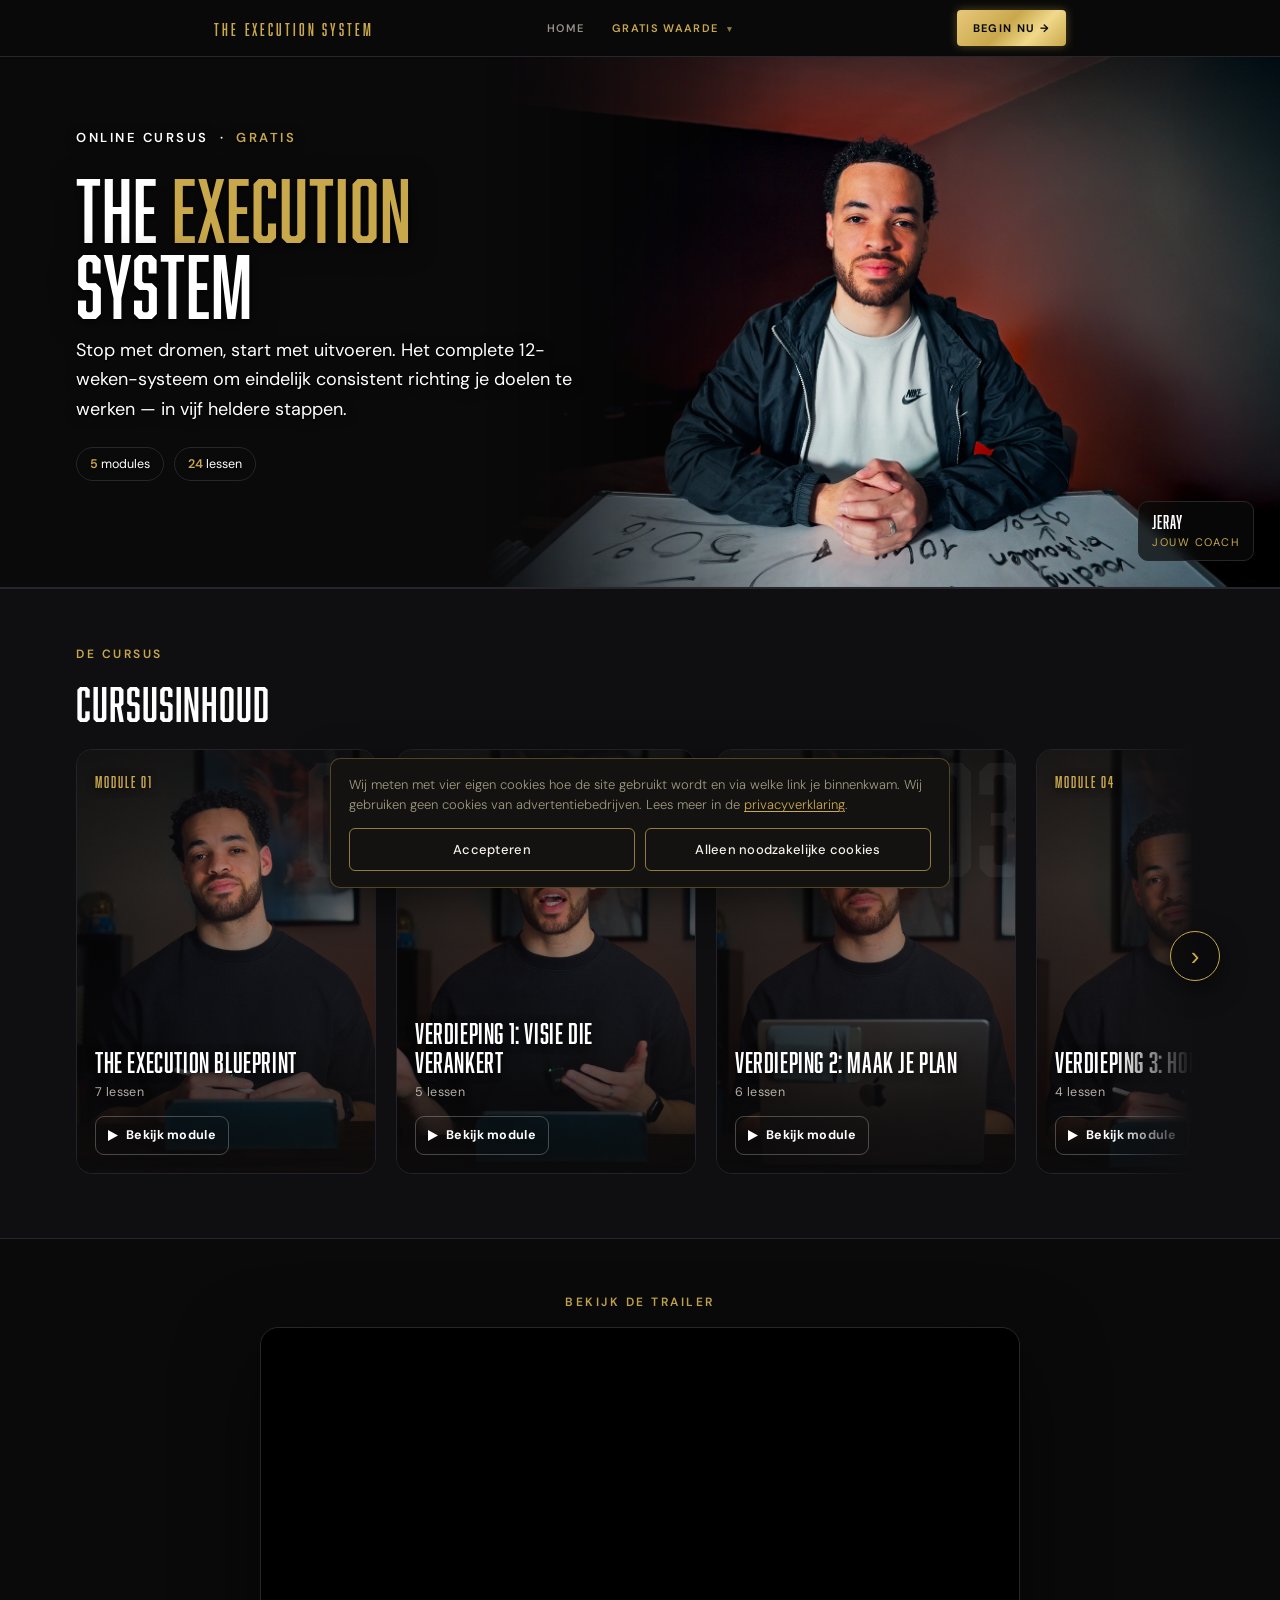
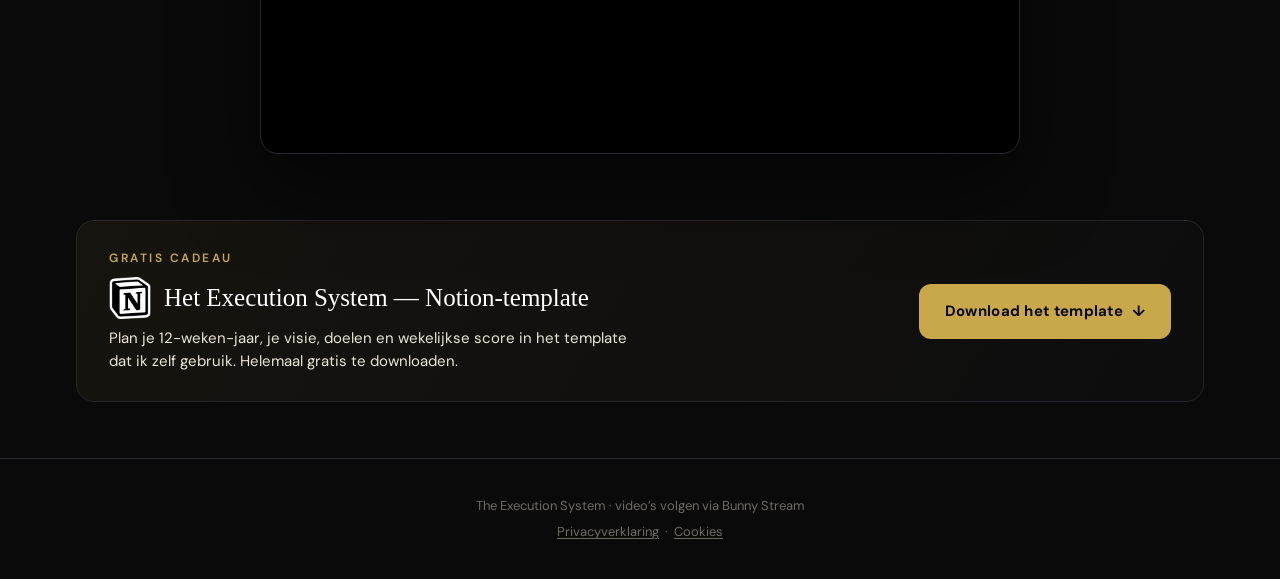
==== commit 7092af62: "Privacyverklaring op /privacy, cookiemelding met een keuze, links in de voettekst en bij de formulie" ====
--- a/cursus/index.html
+++ b/cursus/index.html
@@ -175,7 +175,8 @@
 .tbl tr:last-child td{border-bottom:0;}
 .emptyles{color:var(--mut);font-size:17px;}
 .lnav{display:flex;justify-content:space-between;gap:14px;margin:46px 0 80px;border-top:1px solid var(--line);padding-top:26px;}
-.foot{border-top:1px solid var(--line);padding:34px 0;color:var(--mut2);font-size:13px;text-align:center;}
+.foot a,.foot .tes-ck-link{color:inherit;background:none;border:0;padding:0;font:inherit;letter-spacing:inherit;text-transform:inherit;cursor:pointer;text-decoration:underline;text-underline-offset:2px}.foot a:hover,.foot .tes-ck-link:hover{color:#C9A84C}
+.foot{line-height:2;border-top:1px solid var(--line);padding:34px 0;color:var(--mut2);font-size:13px;text-align:center;}
 .notionband{background:linear-gradient(120deg,#16140e,#0d0d0e);border:1px solid var(--line);border-radius:18px;padding:28px 32px;display:flex;align-items:center;justify-content:space-between;gap:24px;flex-wrap:wrap;}
 .notionband .nbt{font-family:var(--serif);color:#fff;font-size:25px;margin-bottom:7px;}
 .notionband .nbd{color:var(--cream);font-size:15px;max-width:540px;line-height:1.55;}
@@ -293,7 +294,7 @@
       <a class="btn gold" href="https://small-redcurrant-287.notion.site/The-Executionsystem-38c4f83d2e30805f8579c90d9d9c9f75" target="_blank" rel="noopener">Download het template &nbsp;&darr;</a>
     </div>
   </div></section>
-  <div class="foot">The Execution System &middot; video&rsquo;s volgen via Bunny Stream</div>
+  <div class="foot">The Execution System &middot; video&rsquo;s volgen via Bunny Stream<br><a href="/privacy/">Privacyverklaring</a> &nbsp;·&nbsp; <button type="button" class="tes-ck-link" onclick="window.tesToestemming&&tesToestemming.open()">Cookies</button></div>
 </div>
 
 <!-- MODULE -->
@@ -390,23 +391,10 @@
 window.addEventListener('resize',updateArrows);
 setTimeout(updateArrows,60);
 </script>
-<script>/* meting — zelfde code als src/meting.js in tes-backend */(function(){
-  var API='https://tes-backend-mbyy.onrender.com/api/t';
-  function gc(n){var m=document.cookie.match('(?:^|; )'+n+'=([^;]*)');return m?decodeURIComponent(m[1]):'';}
-  function sc(n,v,sec){document.cookie=n+'='+encodeURIComponent(v)+'; Max-Age='+sec+'; Path=/; SameSite=Lax'+(location.protocol==='https:'?'; Secure':'');}
-  function clean(s){return String(s||'').toLowerCase().replace(/[^a-z0-9:_.-]/g,'').slice(0,60);}
-  var qs=new URLSearchParams(location.search), ref=clean(qs.get('ref')), bron=ref;
-  if(!bron){try{var h=document.referrer?new URL(document.referrer).hostname:'';if(h&&!/executionsystem\.nl$/.test(h))bron='extern:'+h.replace(/^www\./,'');}catch(e){}}
-  var eerste=gc('tes_src'); if(!eerste){eerste=bron||'direct';sc('tes_src',eerste,90*86400);}
-  var laatste=bron||gc('tes_lsrc')||'direct'; sc('tes_lsrc',laatste,1800);
-  var sid=gc('tes_sid')||(Math.random().toString(36).slice(2)+Date.now().toString(36)); sc('tes_sid',sid,1800);
-  var vid=gc('tes_vid')||('v'+Math.random().toString(36).slice(2)+Date.now().toString(36)); sc('tes_vid',vid,400*86400);
-  if(ref){qs.delete('ref');try{history.replaceState(null,'',location.pathname+(qs.toString()?'?'+qs:'')+location.hash);}catch(e){}}
-  function send(soort,pad,meta){sc('tes_sid',sid,1800);var body=JSON.stringify({soort:soort,sid:sid,vid:vid,eb:eerste,lb:laatste,pad:pad||location.pathname,meta:meta||null});
-    try{if(navigator.sendBeacon&&navigator.sendBeacon(API,new Blob([body],{type:'text/plain'})))return;}catch(e){}
-    try{fetch(API,{method:'POST',headers:{'Content-Type':'text/plain'},body:body,keepalive:true});}catch(e){}}
-  window.tesMeet=send; window.tesBron=function(){return {sid:sid,vid:vid,eb:eerste,lb:laatste};};
-})();
+<script src="/tes-site.js"></script>
+<script>/* meting: de code staat in /tes-site.js, samen met de cookiekeuze */
+if (window.tesStartMeting) tesStartMeting('https://tes-backend-mbyy.onrender.com/api/t', true);
+else { window.tesMeet = function(){}; window.tesBron = function(){ return { sid: '', vid: '', eb: '', lb: '' }; }; }
 tesMeet('pageview',location.pathname);
 </script>
 </body></html>
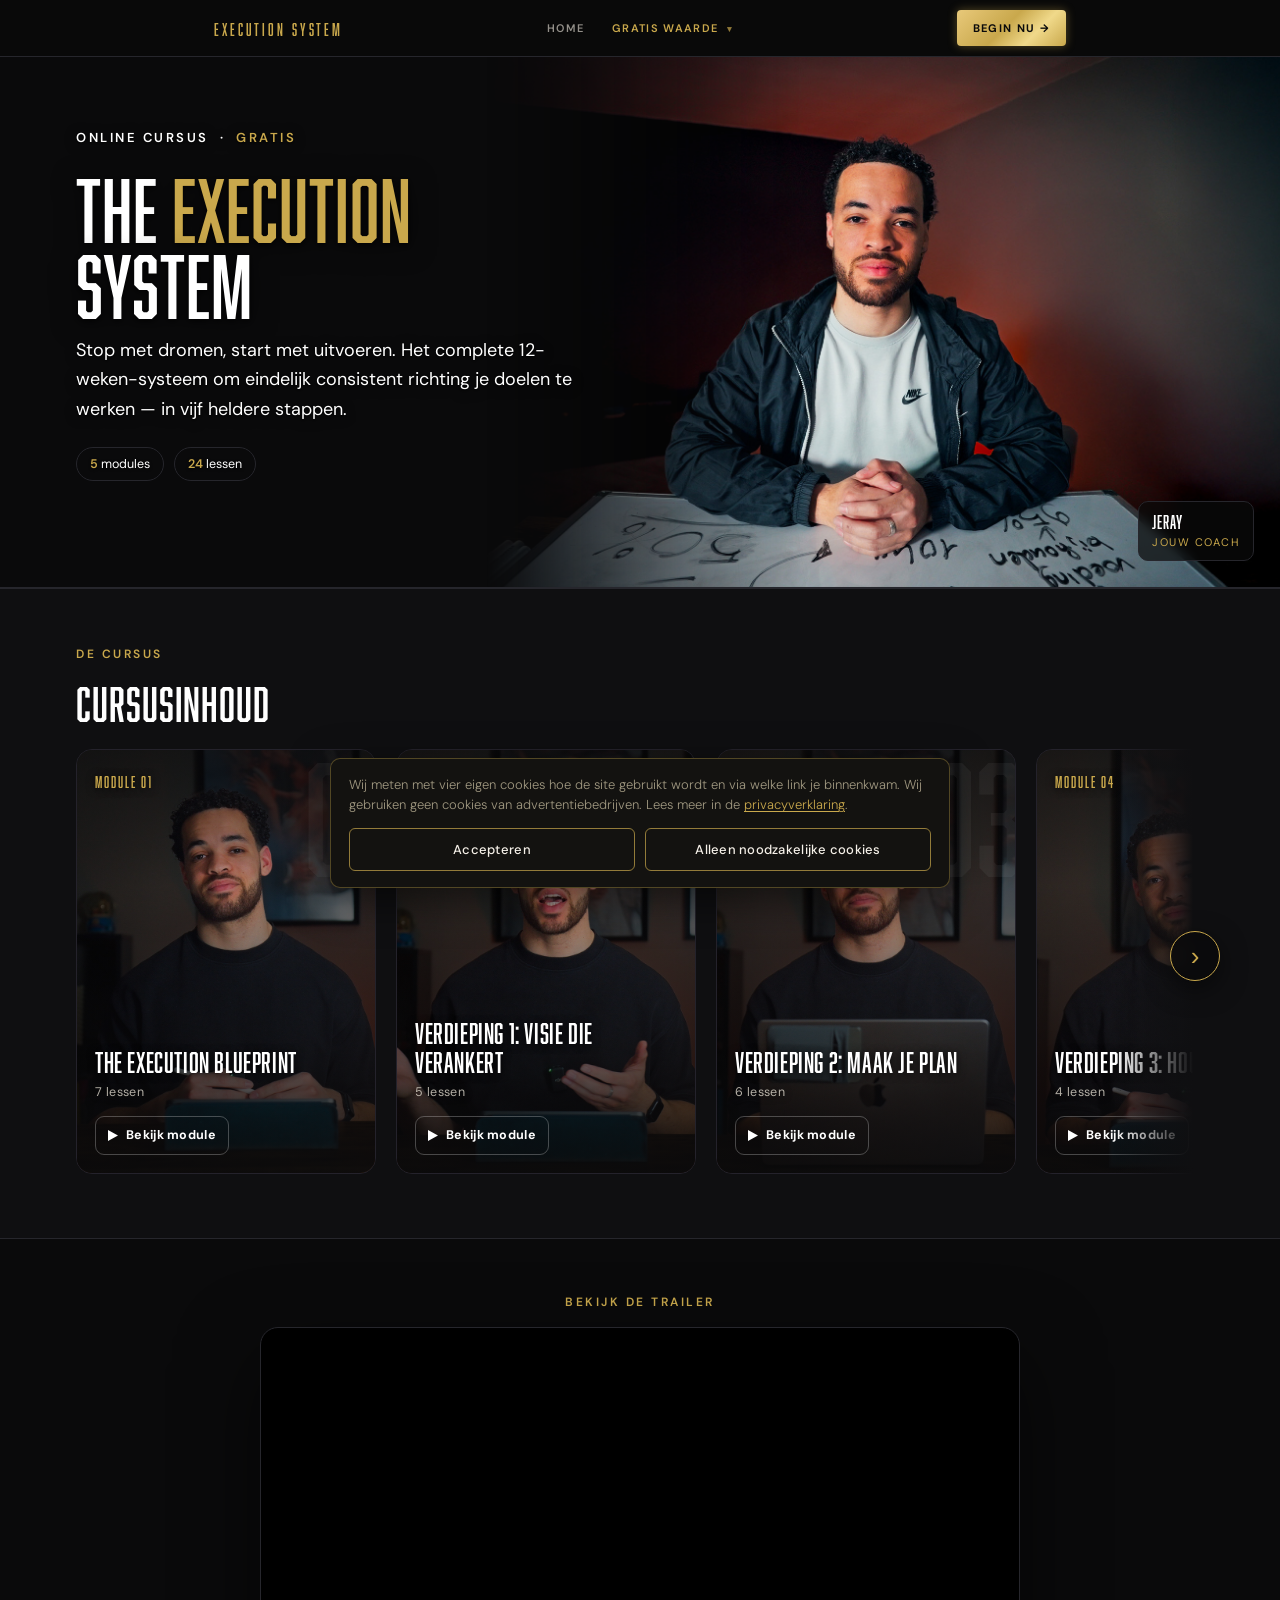
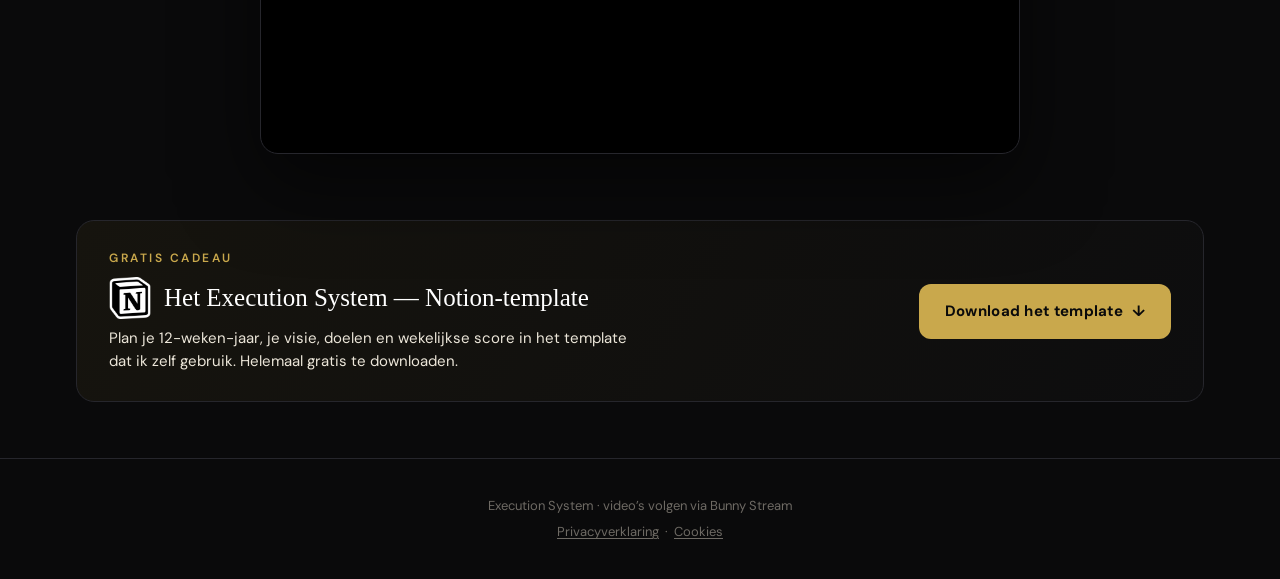
==== commit ba35d0a2: "Execution System zonder The, privacyverklaring past bij de extra vragen, geen gespreksuitnodiging al" ====
--- a/cursus/index.html
+++ b/cursus/index.html
@@ -4,7 +4,7 @@
 <meta name="referrer" content="no-referrer">
 <link rel="preconnect" href="https://fonts.googleapis.com"><link rel="preconnect" href="https://fonts.gstatic.com" crossorigin>
 <link href="https://fonts.googleapis.com/css2?family=DM+Sans:wght@400;500;600;700&display=swap" rel="stylesheet">
-<title>The Execution System — Online Cursus</title>
+<title>Execution System — Online Cursus</title>
 <style>
 @font-face{font-family:'Abolition';src:url([data-uri]) format('opentype');font-display:swap;unicode-range:U+0-24,U+26-10FFFF}
 @font-face{font-family:'Chalk';src:url([data-uri]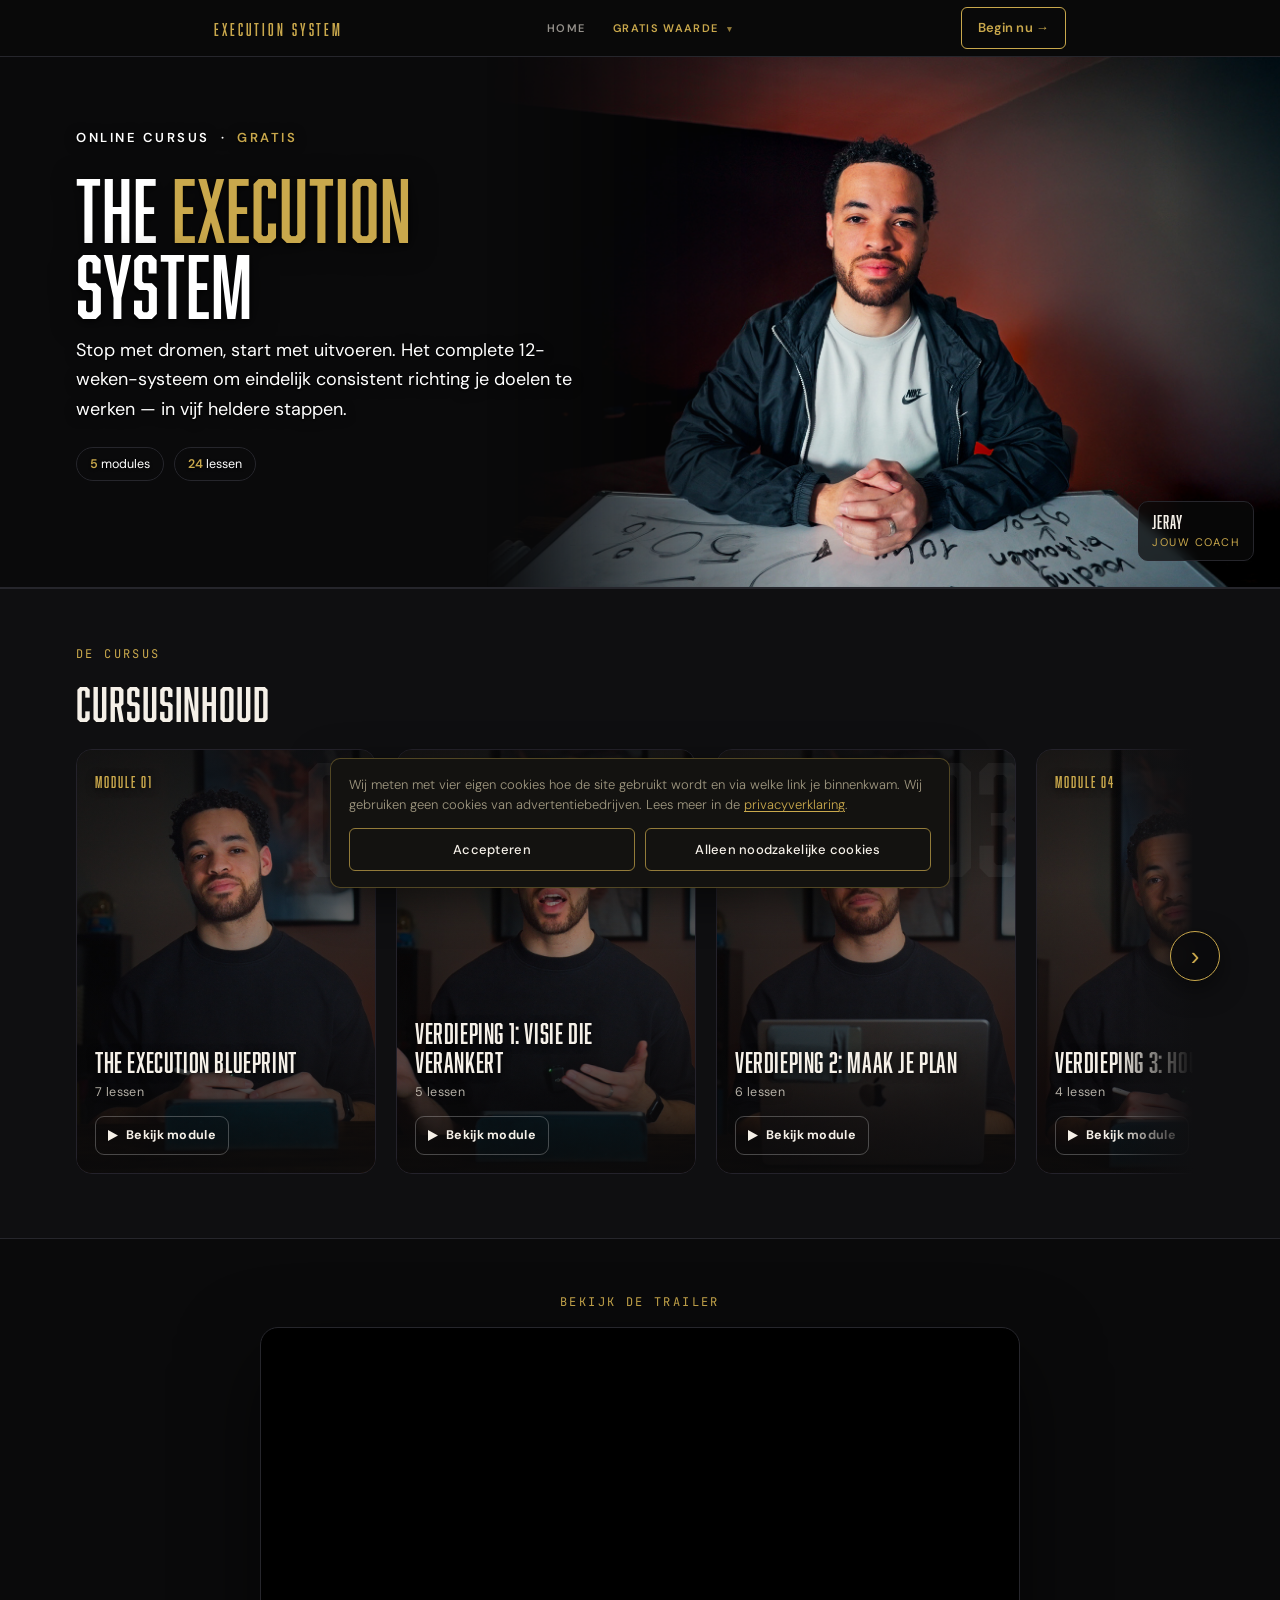
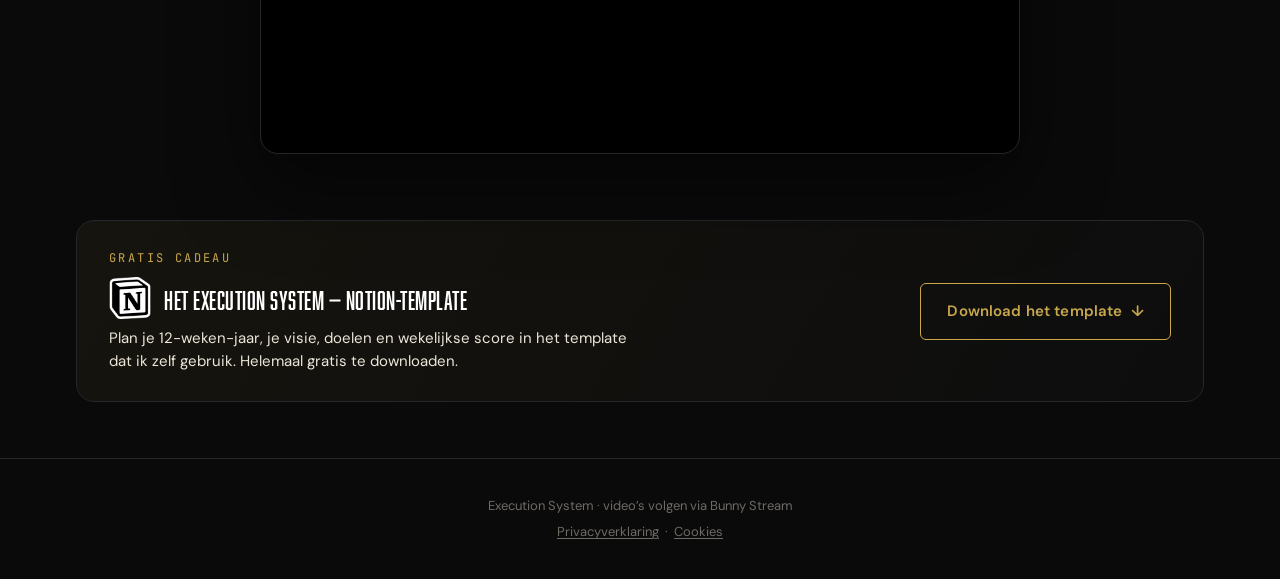
==== commit ad803317: "Testkopie: de site in de nieuwe huisstijl, alleen vormgeving Co-Authored-By: Claude Opus 5.5 <norepl" ====
--- a/cursus/index.html
+++ b/cursus/index.html
@@ -397,4 +397,5 @@
 else { window.tesMeet = function(){}; window.tesBron = function(){ return { sid: '', vid: '', eb: '', lb: '' }; }; }
 tesMeet('pageview',location.pathname);
 </script>
+<link rel="stylesheet" href="/huisstijl.css">
 </body></html>
--- a/huisstijl.css
+++ b/huisstijl.css
@@ -0,0 +1,98 @@
+/* huisstijl.css: de huisstijl van Execution System (14 nov 2026) over de bestaande site.
+   Alleen vormgeving; teksten en indeling blijven gelijk.
+   Bron: Online Course/Huisstijl/App/Huisstijl Execution System - opzet.md
+   Wordt als laatste geladen (onderaan de body), zodat deze regels voorgaan. */
+
+/* ─── Lettertypes ─────────────────────────────────────────────── */
+@font-face{font-family:'DM Sans';src:url('/fonts/hs/DMSans-Regular.ttf') format('truetype');font-weight:100 400;font-style:normal;font-display:swap}
+@font-face{font-family:'DM Sans';src:url('/fonts/hs/DMSans-Medium.ttf') format('truetype');font-weight:500;font-style:normal;font-display:swap}
+@font-face{font-family:'DM Sans';src:url('/fonts/hs/DMSans-SemiBold.ttf') format('truetype');font-weight:600;font-style:normal;font-display:swap}
+@font-face{font-family:'DM Sans';src:url('/fonts/hs/DMSans-Bold.ttf') format('truetype');font-weight:700 900;font-style:normal;font-display:swap}
+@font-face{font-family:'JetBrains Mono';src:url('/fonts/hs/JetBrainsMono-Regular.ttf') format('truetype');font-display:swap}
+@font-face{font-family:'Rock Salt';src:url('/fonts/hs/RockSalt-Regular.ttf') format('truetype');font-display:swap}
+/* Vraagteken, procentteken en euroteken in een Abolition-kop komen uit League Gothic */
+@font-face{font-family:'Abolition';src:url('/fonts/hs/LeagueGothic-Regular.ttf') format('truetype');unicode-range:U+003F,U+0025,U+20AC;size-adjust:108%}
+
+/* ─── Kleuren en basis ────────────────────────────────────────── */
+:root{
+  --gold:#C9A84C;--gold-l:#E8C97A;--gold-d:#A8862F;
+  --white:#F5F0E8;--muted:#C8C8C8;--dim:#8A857C;
+  --hs-mono:'JetBrains Mono',ui-monospace,monospace;
+  --hs-hand:'Rock Salt',cursive;
+}
+body{font-weight:400}
+
+/* Gloed in de hoek linksboven: amber dat overloopt in saliegroen en dan in zwart */
+.glow-top{display:none}
+body::before{content:'';position:fixed;inset:0;z-index:-1;pointer-events:none;
+  background:
+    radial-gradient(470px 330px at 0 0,rgba(176,134,86,.32) 0%,rgba(136,100,66,.20) 45%,transparent 100%),
+    radial-gradient(980px 560px at 0 0,rgba(70,96,84,.25) 38%,rgba(40,56,52,.14) 70%,transparent 100%)}
+
+/* ─── Knoppen: dunne gouden rand, geen vulling ───────────────── */
+.btn-primary,.nav-cta,.btn-next,.wg-btn,.fc-cta,.gp-btn,.cc-btn,.avw-foot button,.pw-knop2,#v10 .btn,#gm .btn{
+  background:transparent;color:var(--gold);border:1.5px solid var(--gold);border-radius:6px;box-shadow:none;
+  font-family:'DM Sans',-apple-system,BlinkMacSystemFont,'Segoe UI',sans-serif;font-weight:600;text-transform:none;letter-spacing:.01em;animation:none}
+.btn-primary,#v10 .btn,#gm .btn{font-size:.95rem;padding:.8rem 1.5rem}
+.nav-cta{font-size:.8rem;padding:.42rem .9rem}
+.btn-next,.wg-btn,.fc-cta,.gp-btn,.pw-knop2{font-size:.85rem}
+.btn-primary::after,.btn-primary::before,.nav-cta::after,.btn-next::after,.wg-btn::after,.fc-cta::after,#v10 .btn::after,#gm .btn::after{display:none}
+.btn-primary:hover,.nav-cta:hover,.nav-cta.active,.btn-next:hover,.wg-btn:hover,.fc-cta:hover,.gp-btn:hover,.cc-btn:hover,.avw-foot button:hover,.pw-knop2:hover,#v10 .btn:hover,#gm .btn:hover{
+  background:rgba(201,168,76,.1);color:var(--gold-l);border-color:var(--gold-l);box-shadow:none;transform:none}
+@media(max-width:600px){.nav-cta{font-size:.72rem;padding:.38rem .7rem}}
+
+/* ─── Kleine labels: JetBrains Mono, hoofdletters, ruime letterafstand ── */
+.eyebrow,.div span,.section-badge,.fc-badge,.obj-label,.obj-truth-label,.spots-badge,.tool-eyebrow,.step-label,
+.vc-cat-label,.composed-label,.vision-custom-label,.vr-area-label,.vr-addition-label,.s4-q-num,.smart-row label,
+.field label,.slider-label,.own-label,.pick-group-label,.mc-tag,.mc-coming,.mc-card-cat,.jd-preview-label,.t3-opts-label,
+.gb-badge,.cc-badge,.avw-tag,.hs-eyebrow,.hw-label,.ap-eye,.ap-beta,.dt-veldlabel,.dt-tussen .dt-tussen-k,.dt-stappen,
+.pw-mini-k,.pw-rk,#rt .rt-eye,#rt .rt-stap,.vsl-lbl,.hq-who span,.hfaq-note,.wg-eye,.wg-start-tag,.wg-start-k,.wg-m-k,
+.wd-pages,.wd-eye,.wp-eye,#page-doeltool .dt-teller{
+  font-family:var(--hs-mono);font-weight:400;letter-spacing:.2em;text-transform:uppercase}
+.div span,.hw-label{color:var(--gold)}
+.hq-who span,.hfaq-note{color:var(--dim)}
+
+/* ─── Koppen: Abolition, hoofdletters, gebroken wit ───────────── */
+h1,.section-head h2,.ap-h2,.hs-h2,.founder-h2,.wg-t{color:var(--white);line-height:1}
+.hfaq-l h2{font-family:'Abolition',sans-serif;font-weight:400;text-transform:uppercase;letter-spacing:.02em;line-height:1;font-size:clamp(2rem,5vw,2.8rem)}
+
+/* Hero: "Ondernemers:" als handschrift, de belofte als kop (zoals op de banner) */
+#page-home .hero h1{line-height:1;letter-spacing:.01em}
+#page-home .hero h1 em{display:inline-block;font-family:var(--hs-hand);font-size:clamp(1.05rem,2.2vw,1.45rem);letter-spacing:0;text-transform:none;color:var(--gold);
+  transform:rotate(-2deg);margin:0 0 .55em}
+#page-home .hero h1 .hero-belofte{font-size:clamp(2.3rem,5vw,3.6rem);line-height:1;color:var(--white);max-width:14em;margin:0 auto;text-wrap:balance}
+@media(min-width:601px) and (max-width:1023px){#page-home .hero h1 .hero-belofte{font-size:clamp(2.4rem,6vw,3.4rem)}}
+
+/* ─── Iconen: lijn 2, in een cirkel met een gouden rand van 2 px ── */
+.wg-ico{border:2px solid var(--gold);background:#0A0A0A}
+.wg-ico svg{stroke-width:2}
+.wg-card:hover .wg-ico{box-shadow:0 0 0 6px #0A0A0A}
+
+/* ─── Kaarten: rustiger, zoals in de carrousels ───────────────── */
+.wg-card{background:#121110;border-color:rgba(245,240,232,.10);border-radius:10px}
+.wg-card:hover{border-color:var(--gold);box-shadow:none}
+
+/* ─── Voettekst ───────────────────────────────────────────────── */
+footer p{color:var(--dim)}
+
+/* ─── Kaart- en stapkoppen ook in Abolition ───────────────────── */
+#gm .gm-kaart h3,#gm .card h3,#gm .prep h3,#gm .gm-stap h3,#v10 .card h3,#v10 .prep h3,.pw-vraag{
+  font-family:'Abolition',sans-serif;font-weight:400;text-transform:uppercase;letter-spacing:.02em;line-height:1.02}
+#gm .gm-kaart h3,#gm .card h3,#v10 .card h3{font-size:28px;min-height:0}
+
+/* Tabbladen: gekozen tab met een gouden rand in plaats van een gouden vlak */
+#gm .tabs,#v10 .tabs{border-radius:8px}
+#gm .tab,#v10 .tab{border-radius:6px;border:1.5px solid transparent}
+#gm .tab[aria-selected="true"],#v10 .tab[aria-selected="true"]{background:rgba(201,168,76,.1);color:var(--gold);border-color:var(--gold)}
+
+/* Knoptekst op één regel */
+.wg-btn{white-space:nowrap;padding:.7rem 1.1rem;font-size:.82rem}
+
+/* ─── /cursus ─────────────────────────────────────────────────── */
+.sitenav .nav-cta,.btn.gold,.tplband .tplbtn{background:transparent;color:var(--gold);border:1.5px solid var(--gold);border-radius:6px;box-shadow:none;
+  font-family:'DM Sans',sans-serif;font-weight:600;text-transform:none;letter-spacing:.01em}
+.sitenav .nav-cta{font-size:13px}
+.sitenav .nav-cta:hover,.btn.gold:hover,.tplband .tplbtn:hover{background:rgba(201,168,76,.1);color:var(--gold-l)}
+.notionband .nbt,.mvhead .mvt{font-family:'Abolition',sans-serif;text-transform:uppercase;letter-spacing:.02em;line-height:1}
+.pw-vraag{font-size:clamp(1.6rem,4.5vw,2rem)}
+@media(max-width:600px){.wg-btn{white-space:normal;font-size:.8rem;padding:.65rem .75rem;line-height:1.3}}
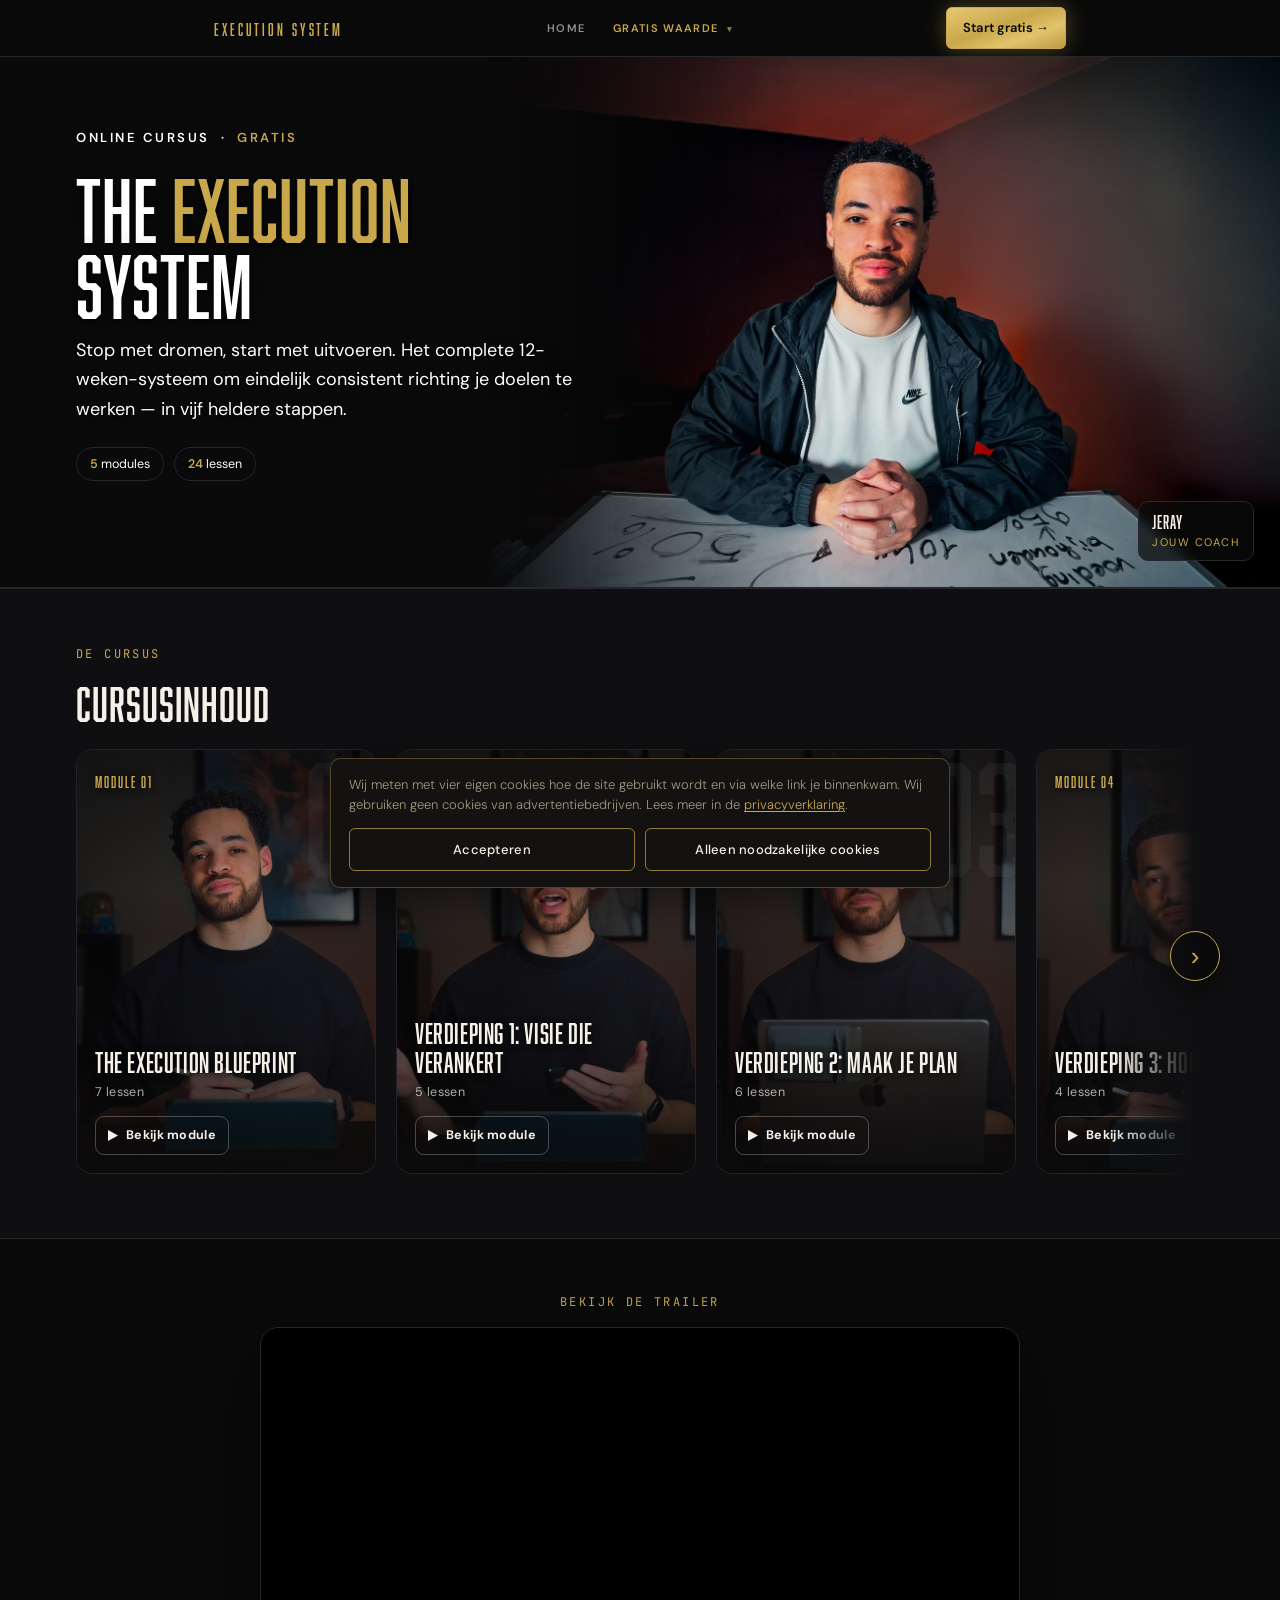
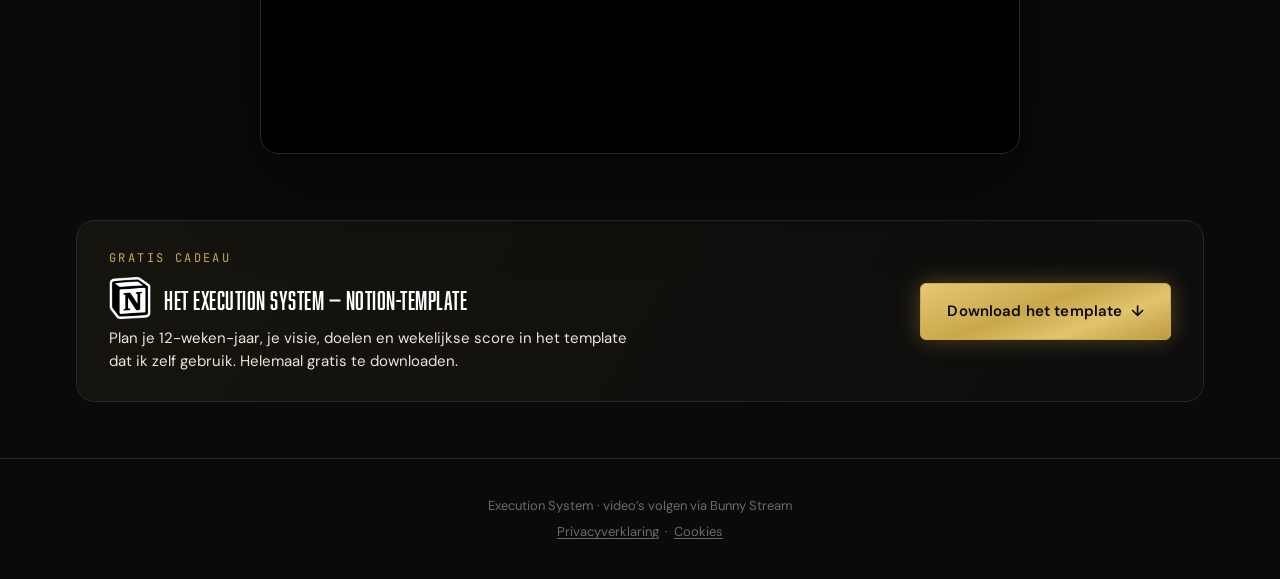
==== commit 5f035290: "Testkopie: alle knoppen behalve die van de losse weggevers heten Start gratis Co-Authored-By: Claude" ====
--- a/cursus/index.html
+++ b/cursus/index.html
@@ -240,7 +240,7 @@
       </div>
     </div>
   </div>
-  <a class="nav-cta" href="/#traject">Begin nu &rarr;</a>
+  <a class="nav-cta" href="/#traject">Start gratis &rarr;</a>
   <button class="nav-burger" onclick="toggleNavMenu()" aria-label="Menu"><span></span><span></span><span></span></button>
 </div></nav>
 <script>
--- a/huisstijl.css
+++ b/huisstijl.css
@@ -29,16 +29,16 @@
     radial-gradient(470px 330px at 0 0,rgba(176,134,86,.32) 0%,rgba(136,100,66,.20) 45%,transparent 100%),
     radial-gradient(980px 560px at 0 0,rgba(70,96,84,.25) 38%,rgba(40,56,52,.14) 70%,transparent 100%)}
 
-/* ─── Knoppen: dunne gouden rand, geen vulling ───────────────── */
+/* ─── Knoppen: massief goud, afgeronde hoeken, gewone hoofdletters ── */
 .btn-primary,.nav-cta,.btn-next,.wg-btn,.fc-cta,.gp-btn,.cc-btn,.avw-foot button,.pw-knop2,#v10 .btn,#gm .btn{
-  background:transparent;color:var(--gold);border:1.5px solid var(--gold);border-radius:6px;box-shadow:none;
+  background:var(--gold);color:#0A0A0A;border:1.5px solid var(--gold);border-radius:6px;box-shadow:none;
   font-family:'DM Sans',-apple-system,BlinkMacSystemFont,'Segoe UI',sans-serif;font-weight:600;text-transform:none;letter-spacing:.01em;animation:none}
 .btn-primary,#v10 .btn,#gm .btn{font-size:.95rem;padding:.8rem 1.5rem}
 .nav-cta{font-size:.8rem;padding:.42rem .9rem}
 .btn-next,.wg-btn,.fc-cta,.gp-btn,.pw-knop2{font-size:.85rem}
 .btn-primary::after,.btn-primary::before,.nav-cta::after,.btn-next::after,.wg-btn::after,.fc-cta::after,#v10 .btn::after,#gm .btn::after{display:none}
 .btn-primary:hover,.nav-cta:hover,.nav-cta.active,.btn-next:hover,.wg-btn:hover,.fc-cta:hover,.gp-btn:hover,.cc-btn:hover,.avw-foot button:hover,.pw-knop2:hover,#v10 .btn:hover,#gm .btn:hover{
-  background:rgba(201,168,76,.1);color:var(--gold-l);border-color:var(--gold-l);box-shadow:none;transform:none}
+  background:var(--gold-l);color:#0A0A0A;border-color:var(--gold-l);box-shadow:none;transform:none}
 @media(max-width:600px){.nav-cta{font-size:.72rem;padding:.38rem .7rem}}
 
 /* ─── Kleine labels: JetBrains Mono, hoofdletters, ruime letterafstand ── */
@@ -53,15 +53,8 @@
 .hq-who span,.hfaq-note{color:var(--dim)}
 
 /* ─── Koppen: Abolition, hoofdletters, gebroken wit ───────────── */
-h1,.section-head h2,.ap-h2,.hs-h2,.founder-h2,.wg-t{color:var(--white);line-height:1}
+.section-head h2,.ap-h2,.hs-h2,.founder-h2,.wg-t{color:var(--white);line-height:1}
 .hfaq-l h2{font-family:'Abolition',sans-serif;font-weight:400;text-transform:uppercase;letter-spacing:.02em;line-height:1;font-size:clamp(2rem,5vw,2.8rem)}
-
-/* Hero: "Ondernemers:" als handschrift, de belofte als kop (zoals op de banner) */
-#page-home .hero h1{line-height:1;letter-spacing:.01em}
-#page-home .hero h1 em{display:inline-block;font-family:var(--hs-hand);font-size:clamp(1.05rem,2.2vw,1.45rem);letter-spacing:0;text-transform:none;color:var(--gold);
-  transform:rotate(-2deg);margin:0 0 .55em}
-#page-home .hero h1 .hero-belofte{font-size:clamp(2.3rem,5vw,3.6rem);line-height:1;color:var(--white);max-width:14em;margin:0 auto;text-wrap:balance}
-@media(min-width:601px) and (max-width:1023px){#page-home .hero h1 .hero-belofte{font-size:clamp(2.4rem,6vw,3.4rem)}}
 
 /* ─── Iconen: lijn 2, in een cirkel met een gouden rand van 2 px ── */
 .wg-ico{border:2px solid var(--gold);background:#0A0A0A}
@@ -89,10 +82,122 @@
 .wg-btn{white-space:nowrap;padding:.7rem 1.1rem;font-size:.82rem}
 
 /* ─── /cursus ─────────────────────────────────────────────────── */
-.sitenav .nav-cta,.btn.gold,.tplband .tplbtn{background:transparent;color:var(--gold);border:1.5px solid var(--gold);border-radius:6px;box-shadow:none;
+.sitenav .nav-cta,.btn.gold,.tplband .tplbtn{background:var(--gold);color:#0A0A0A;border:1.5px solid var(--gold);border-radius:6px;box-shadow:none;
   font-family:'DM Sans',sans-serif;font-weight:600;text-transform:none;letter-spacing:.01em}
 .sitenav .nav-cta{font-size:13px}
-.sitenav .nav-cta:hover,.btn.gold:hover,.tplband .tplbtn:hover{background:rgba(201,168,76,.1);color:var(--gold-l)}
+.sitenav .nav-cta:hover,.btn.gold:hover,.tplband .tplbtn:hover{background:var(--gold-l);color:#0A0A0A}
 .notionband .nbt,.mvhead .mvt{font-family:'Abolition',sans-serif;text-transform:uppercase;letter-spacing:.02em;line-height:1}
 .pw-vraag{font-size:clamp(1.6rem,4.5vw,2rem)}
 @media(max-width:600px){.wg-btn{white-space:normal;font-size:.8rem;padding:.65rem .75rem;line-height:1.3}}
+
+/* ─── Homepage: de app als kaart (beeld links, tekst rechts), op de plek van de video ── */
+#page-home .hero{padding-bottom:2rem}
+.ap-kaart{position:relative;width:min(1080px,calc(100vw - 32px));margin:1rem 0 1rem 50%;transform:translateX(-50%);
+  display:grid;grid-template-columns:minmax(0,1.15fr) minmax(0,1fr);gap:2.5rem;align-items:center;
+  background:#121110;border:1px solid rgba(245,240,232,.10);border-radius:10px;padding:3rem 3rem 3rem 2rem;overflow:hidden}
+.ap-kaart .ap-eye{position:absolute;top:1.1rem;right:1.1rem;margin:0;background:transparent;color:var(--gold);border:1px solid rgba(201,168,76,.45);border-radius:4px;padding:.4rem .75rem;font-size:.6rem}
+.ap-beeld{position:relative;height:300px;perspective:1100px}
+.ap-s{position:absolute;display:block;border-radius:6px;border:1px solid rgba(245,240,232,.14);box-shadow:0 18px 40px rgba(0,0,0,.6);background:#0A0A0A}
+.ap-s-m{left:19%;top:10%;width:66%;z-index:3}
+.ap-s-l{left:0;top:17%;width:54%;z-index:1;transform:rotateY(24deg);transform-origin:left center;opacity:.9}
+.ap-s-r{right:2%;top:14%;width:20%;z-index:4;transform:rotateY(-18deg);transform-origin:right center}
+.ap-tekst{text-align:left}
+.ap-tekst .ap-h2{margin:0 0 .8rem}
+.ap-tekst .ap-sub{margin:0 0 1.5rem;max-width:none}
+.ap-tekst .cta-note{text-align:left}
+@media(max-width:860px){
+  .ap-kaart{grid-template-columns:1fr;gap:1.6rem;padding:3.4rem 1.25rem 1.6rem}
+  .ap-beeld{height:clamp(150px,40vw,260px);margin-top:.4rem}
+  .ap-tekst{text-align:center}
+  .ap-tekst .cta-note{text-align:center}
+}
+
+/* ─── Homepage: foto van Jeray naast de kop (uit de LinkedIn-banner), vanaf tabletbreedte ── */
+.hero-foto{display:none}
+@media(min-width:760px){
+  #page-home .hero{position:relative;width:100vw;margin-left:calc(50% - 50vw);box-sizing:border-box;padding-left:4vw;padding-right:calc(44vw + 1rem)}
+  #page-home .hero > :not(.hero-foto):not(style){position:relative;z-index:1}
+  #page-home .hero-foto{display:block;position:absolute;z-index:0;top:0;bottom:0;right:0;width:46vw;
+    background:url('/img/jeray-hero.jpg') 62% 20%/cover no-repeat;
+    -webkit-mask-image:linear-gradient(to right,transparent 0,#000 24%),linear-gradient(to bottom,#000 72%,transparent 100%);
+    -webkit-mask-composite:source-in;mask-image:linear-gradient(to right,transparent 0,#000 24%),linear-gradient(to bottom,#000 72%,transparent 100%);mask-composite:intersect}
+}
+@media(min-width:760px) and (max-width:1279px){
+  #page-home .hero h1 em{font-size:1.45em}
+  #page-home .hero-sub{max-width:none}
+}
+
+/* ─── Weggeverkaart: de pagina's van de weggever schuin op elkaar, overlopend in het donker ── */
+.wg-papier{position:relative;aspect-ratio:16/10;margin:0 -1.25rem 1.3rem;overflow:hidden;border-radius:10px 10px 0 0;
+  background:radial-gradient(ellipse 70% 80% at 50% 0%,rgba(201,168,76,.13),transparent 70%),#0d0c0b}
+.wg-papier img{position:absolute;top:13%;width:42%;aspect-ratio:1/1.414;object-fit:cover;object-position:top;border-radius:2px;
+  box-shadow:0 16px 34px rgba(0,0,0,.65);transition:transform .35s ease}
+.wg-papier .wg-p1{left:21%;transform:rotate(-4deg);z-index:2}
+.wg-papier .wg-p2{left:40%;top:9%;transform:rotate(5deg);z-index:1;filter:brightness(.78)}
+.wg-papier.een .wg-p1{left:29%}
+.wg-papier::after{content:'';position:absolute;inset:0;z-index:3;pointer-events:none;background:linear-gradient(to bottom,transparent 42%,#121110 94%)}
+.wg-card:hover .wg-papier .wg-p1{transform:rotate(-5deg) translateY(-6px)}
+.wg-card:hover .wg-papier .wg-p2{transform:rotate(7deg) translate(6px,-3px)}
+
+/* ─── Rasters met weggevers: nooit één kaart los op een rij ──────
+   4 kaarten: 4 naast elkaar, of 2 bij 2. 3 kaarten: 3 naast elkaar, of onder elkaar.
+   2 kaarten: naast elkaar. 1 kaart: in het midden. */
+#hw-vier.hw-n4,.wg-grid.wg-n4,.wg-grid.wg-n8{grid-template-columns:repeat(4,minmax(0,1fr)) !important}
+#hw-vier.hw-n3,.wg-grid.wg-n3,.wg-grid.wg-n6{grid-template-columns:repeat(3,minmax(0,1fr)) !important}
+#hw-vier.hw-n2,.wg-grid.wg-n2{grid-template-columns:repeat(2,minmax(0,1fr)) !important;max-width:640px;margin-left:auto;margin-right:auto}
+#hw-vier.hw-n1,.wg-grid.wg-n1{grid-template-columns:minmax(0,320px) !important;justify-content:center}
+#hw-vier{max-width:1080px}
+@media(max-width:1099px){
+  #hw-vier.hw-n4,.wg-grid.wg-n4,.wg-grid.wg-n8,.wg-grid.wg-n6{grid-template-columns:repeat(2,minmax(0,1fr)) !important}
+}
+@media(max-width:899px){
+  #hw-vier.hw-n3,.wg-grid.wg-n3{grid-template-columns:minmax(0,420px) !important;justify-content:center}
+}
+@media(max-width:359px){
+  #hw-vier.hw-n4,#hw-vier.hw-n2,.wg-grid.wg-n4,.wg-grid.wg-n8,.wg-grid.wg-n6,.wg-grid.wg-n2{grid-template-columns:1fr !important}
+}
+/* De pagina's vullen de kaart precies tot de rand, ongeacht de schermbreedte */
+.wg-card.met-thumb{padding-left:1rem !important;padding-right:1rem !important}
+.wg-card.met-thumb .wg-papier{margin:0 -1rem 1.3rem;border-radius:9px 9px 0 0}
+/* Kaarten in een rij even hoog, knoppen onderaan op één lijn */
+#hw-vier{align-items:stretch !important}
+#hw-vier > div{display:flex}
+#hw-vier .wg-card,.wg-grid .wg-card{flex:1;height:100%;box-sizing:border-box}
+#hw-vier .wg-card > div:last-child,.wg-grid .wg-card > div:last-child{margin-top:auto;padding-top:.4rem}
+@media(max-width:600px){.wg-card.met-thumb{padding-left:.7rem !important;padding-right:.7rem !important}.wg-card.met-thumb .wg-papier{margin:0 -.7rem 1rem}}
+
+/* ─── Knoppen: zachte gouden glans ───────────────────────────────
+   Een lichte baan die rustig over het goud trekt, plus een zachte gloed.
+   Minder dan de oude glanzende knoppen, meer dan massief goud. */
+.btn-primary,.nav-cta,.btn-next,.wg-btn,.fc-cta,.gp-btn,.cc-btn,.avw-foot button,.pw-knop2,#v10 .btn,#gm .btn,.sitenav .nav-cta,.btn.gold,.tplband .tplbtn{
+  background-color:var(--gold);
+  background-image:linear-gradient(110deg,rgba(255,240,190,0) 32%,rgba(255,240,190,.85) 50%,rgba(255,240,190,0) 68%),linear-gradient(160deg,#E6C873 0%,#C9A84C 45%,#E2C46C 70%,#BC9A40 100%);
+  background-size:260% 100%,100% 100%;background-repeat:no-repeat;
+  background-position:130% 0,0 0;
+  box-shadow:0 0 22px rgba(201,168,76,.38),0 4px 14px rgba(0,0,0,.35);
+  animation:hs-glans 4s ease-in-out infinite}
+@keyframes hs-glans{0%,45%{background-position:130% 0,0 0}80%,100%{background-position:-30% 0,0 0}}
+.btn-primary:hover,.nav-cta:hover,.btn-next:hover,.wg-btn:hover,.fc-cta:hover,.gp-btn:hover,.cc-btn:hover,.avw-foot button:hover,.pw-knop2:hover,#v10 .btn:hover,#gm .btn:hover,.sitenav .nav-cta:hover,.btn.gold:hover,.tplband .tplbtn:hover{
+  background-color:var(--gold-l);background-image:linear-gradient(180deg,#EDD48E,#D9BA62);box-shadow:0 0 26px rgba(201,168,76,.45),0 6px 18px rgba(0,0,0,.4);animation:none}
+.btn-next:disabled,.btn-next[disabled]{animation:none;box-shadow:none}
+@media(prefers-reduced-motion:reduce){.btn-primary,.nav-cta,.btn-next,.wg-btn,.fc-cta,.gp-btn,.cc-btn,.avw-foot button,.pw-knop2,#v10 .btn,#gm .btn,.sitenav .nav-cta,.btn.gold,.tplband .tplbtn{animation:none}}
+
+/* ─── Homepage op de telefoon: foto als strook boven de kop (keuze A, 18 nov 2026) ── */
+@media(max-width:759px){
+  #page-home .hero{padding-top:0}
+  #page-home .hero-foto{display:block;width:100vw;margin-left:calc(50% - 50vw);height:min(70vw,420px);margin-bottom:min(-14vw,-50px);
+    background:url('/img/jeray-hero.jpg') 58% 22%/cover no-repeat;
+    -webkit-mask-image:linear-gradient(to bottom,#000 55%,transparent 100%);mask-image:linear-gradient(to bottom,#000 55%,transparent 100%)}
+}
+.nav-cta{white-space:nowrap}
+
+/* ─── App-kaart: kop "Gratis app" bovenin naast het label (18 nov 2026) ── */
+.ap-kaart{grid-template-areas:"kop kop" "beeld tekst";row-gap:1.6rem;padding-top:2rem}
+.ap-kop{grid-area:kop;display:flex;align-items:center;justify-content:space-between;gap:1rem}
+.ap-kop .ap-h2{margin:0;font-size:clamp(2rem,4.5vw,3rem)}
+.ap-kaart .ap-kop .ap-eye{position:static;font-size:.52rem;padding:.32rem .6rem;letter-spacing:.18em;white-space:nowrap}
+.ap-beeld{grid-area:beeld}
+.ap-tekst{grid-area:tekst}
+@media(max-width:860px){
+  .ap-kaart{grid-template-areas:"kop" "beeld" "tekst";padding-top:1.4rem}
+}
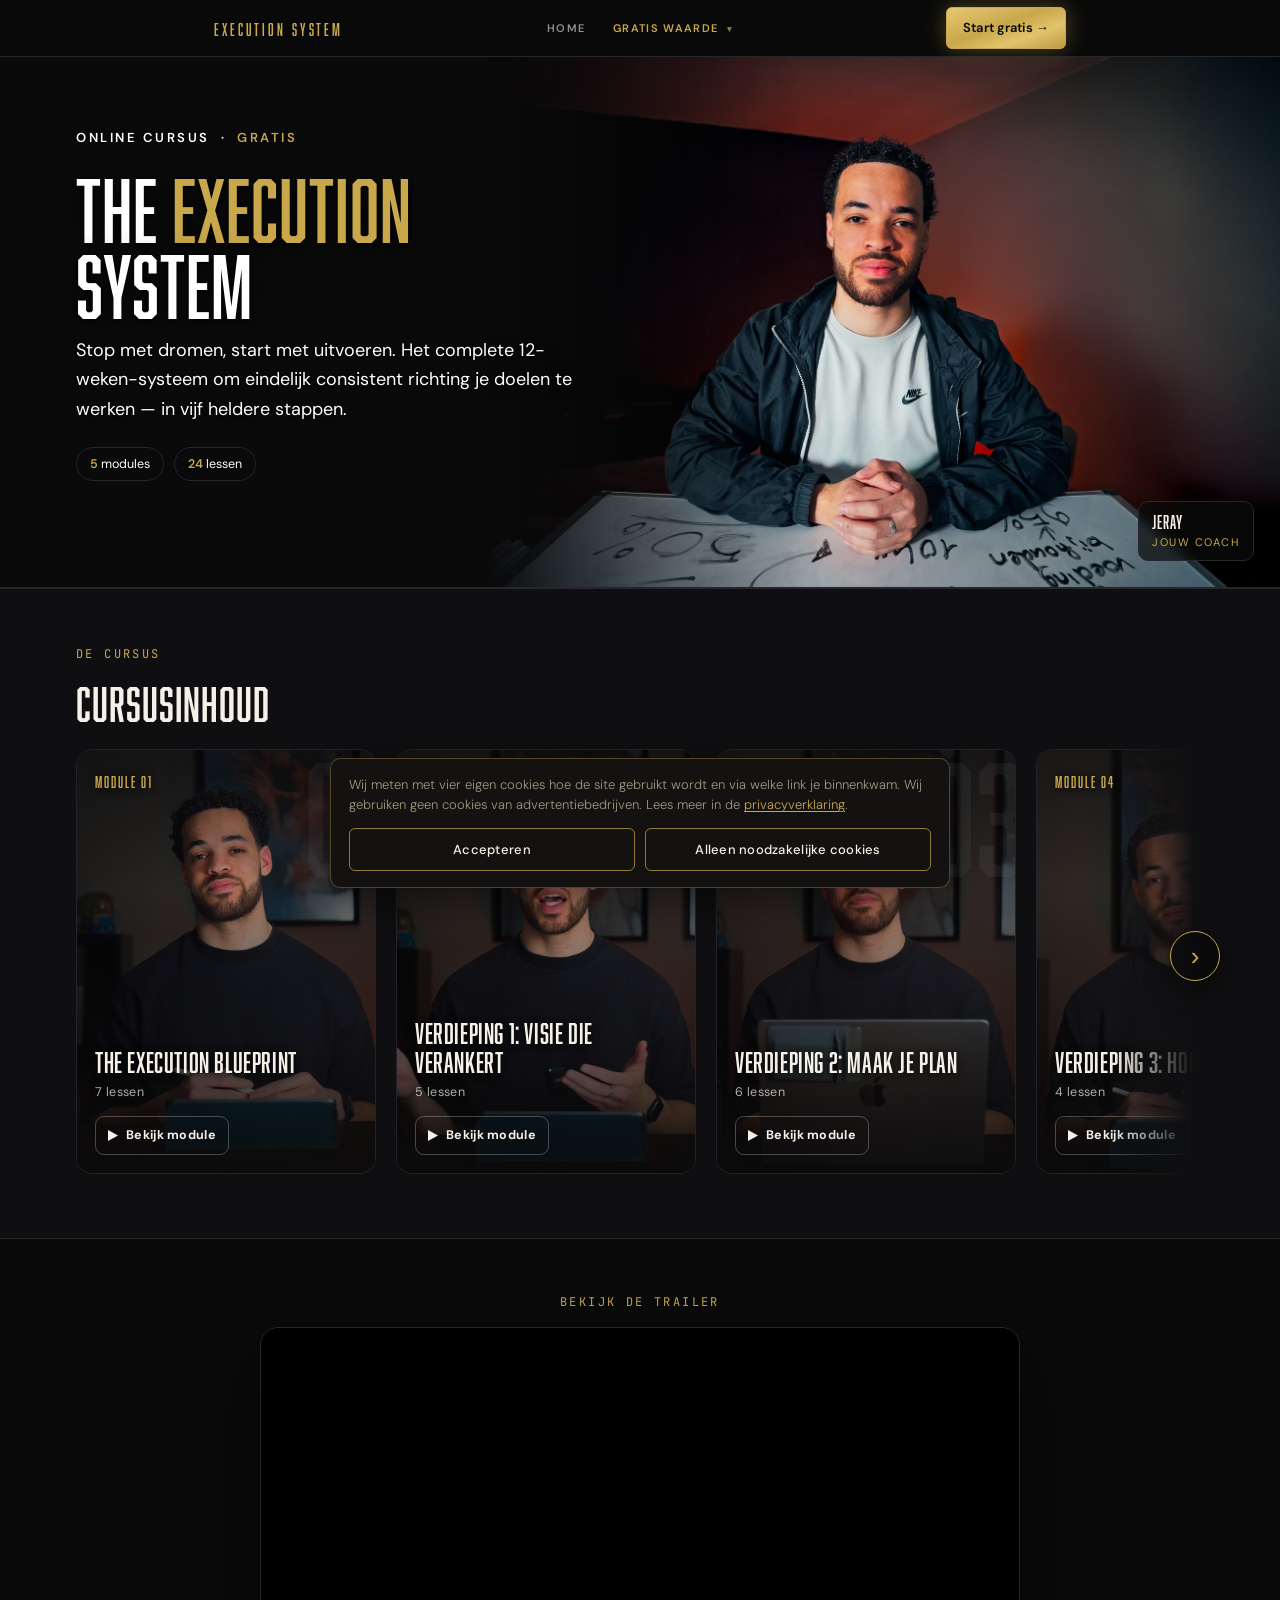
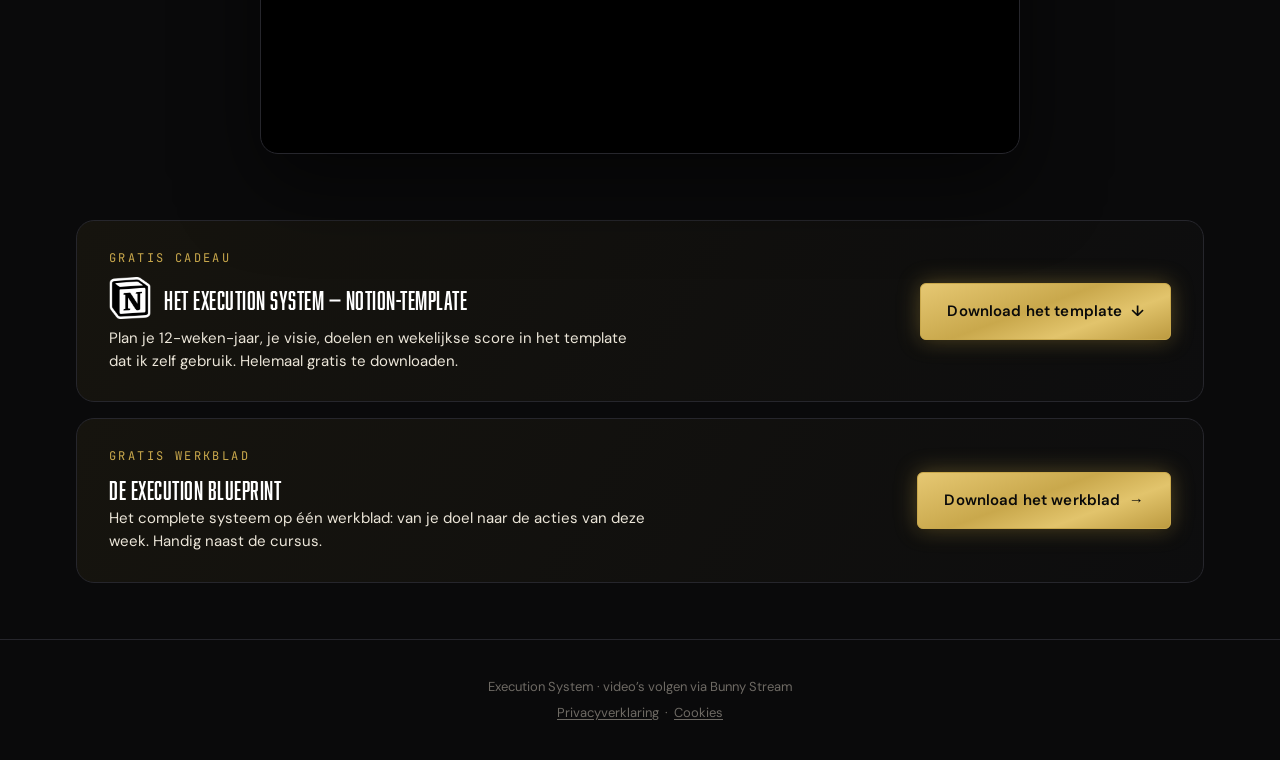
==== commit 9131c129: "Weggevers: cursus en Blueprint apart onder Voor je persoonlijke doelen, gesprekskaart opent de agend" ====
--- a/cursus/index.html
+++ b/cursus/index.html
@@ -240,7 +240,7 @@
       </div>
     </div>
   </div>
-  <a class="nav-cta" href="/#traject">Start gratis &rarr;</a>
+  <a class="nav-cta" href="/#app">Start gratis &rarr;</a>
   <button class="nav-burger" onclick="toggleNavMenu()" aria-label="Menu"><span></span><span></span><span></span></button>
 </div></nav>
 <script>
@@ -292,6 +292,12 @@
         <div style="display:flex;align-items:center;gap:13px;margin-bottom:8px"><img src="/cursus/Notion_app_logo.png" alt="Notion" style="width:42px;height:42px;display:block;flex-shrink:0"><div class="nbt" style="margin:0">Het Execution System &mdash; Notion-template</div></div>
         <div class="nbd">Plan je 12-weken-jaar, je visie, doelen en wekelijkse score in het template dat ik zelf gebruik. Helemaal gratis te downloaden.</div></div>
       <a class="btn gold" href="https://small-redcurrant-287.notion.site/The-Executionsystem-38c4f83d2e30805f8579c90d9d9c9f75" target="_blank" rel="noopener">Download het template &nbsp;&darr;</a>
+    </div>
+    <div class="notionband" style="margin-top:16px">
+      <div><div class="eyebrow" style="margin-bottom:8px">Gratis werkblad</div>
+        <div class="nbt">De Execution Blueprint</div>
+        <div class="nbd">Het complete systeem op &eacute;&eacute;n werkblad: van je doel naar de acties van deze week. Handig naast de cursus.</div></div>
+      <a class="btn gold" href="/weggever/execution-blueprint">Download het werkblad &nbsp;&rarr;</a>
     </div>
   </div></section>
   <div class="foot">Execution System &middot; video&rsquo;s volgen via Bunny Stream<br><a href="/privacy/">Privacyverklaring</a> &nbsp;·&nbsp; <button type="button" class="tes-ck-link" onclick="window.tesToestemming&&tesToestemming.open()">Cookies</button></div>
--- a/huisstijl.css
+++ b/huisstijl.css
@@ -139,7 +139,7 @@
 .wg-card:hover .wg-papier .wg-p1{transform:rotate(-5deg) translateY(-6px)}
 .wg-card:hover .wg-papier .wg-p2{transform:rotate(7deg) translate(6px,-3px)}
 
-/* ─── Rasters met weggevers: nooit één kaart los op een rij ──────
+/* ─── Rasters met werkbladen: nooit één kaart los op een rij ──────
    4 kaarten: 4 naast elkaar, of 2 bij 2. 3 kaarten: 3 naast elkaar, of onder elkaar.
    2 kaarten: naast elkaar. 1 kaart: in het midden. */
 #hw-vier.hw-n4,.wg-grid.wg-n4,.wg-grid.wg-n8{grid-template-columns:repeat(4,minmax(0,1fr)) !important}
@@ -201,3 +201,286 @@
 @media(max-width:860px){
   .ap-kaart{grid-template-areas:"kop" "beeld" "tekst";padding-top:1.4rem}
 }
+
+/* ─── App-kaart, versie 18 nov 2026: alleen de desktopversie, groot in het midden ── */
+.ap-kaart{display:block;text-align:center;padding:2.2rem 2rem 2.4rem}
+.ap-kaart .ap-kop{justify-content:center;margin:0 0 1.8rem}
+.ap-kaart .ap-beeld{height:auto;perspective:none;max-width:780px;margin:0 auto 2rem}
+.ap-kaart .ap-beeld .ap-s-m{position:relative;left:auto;top:auto;width:100%;transform:none;border-radius:8px}
+.ap-kaart .ap-beeld::after{content:'';display:block;height:2px;width:72%;margin:1.5rem auto 0;border-radius:2px;
+  background:linear-gradient(90deg,transparent,var(--gold) 20%,var(--gold-l) 50%,var(--gold) 80%,transparent);box-shadow:0 0 16px rgba(201,168,76,.55)}
+.ap-kaart .ap-tekst{text-align:center;max-width:580px;margin:0 auto}
+.ap-kaart .ap-tekst .ap-sub{margin:0 auto 1.6rem}
+.ap-kaart .ap-tekst .ap-eye{position:static;display:block;margin:1.1rem auto 0;padding:0;background:none;border:0;color:#A8A39A;font-size:.58rem;letter-spacing:.2em}
+@media(max-width:600px){.ap-kaart{padding:1.6rem 1.1rem 1.8rem}.ap-kaart .ap-beeld{margin-bottom:1.5rem}}
+
+/* ─── Pagina Gratis app ── */
+.ap-pagina{padding-top:2.5rem;padding-bottom:3rem}
+.ap-pagina .ap-kaart{margin-top:0}
+.ap-uitleg{max-width:760px;margin:3rem auto 0;text-align:center}
+.ap-uitleg-k{font-family:var(--hs-mono);font-size:.62rem;letter-spacing:.2em;text-transform:uppercase;color:var(--gold);margin-bottom:1.4rem}
+.ap-stappen{list-style:none;margin:0;padding:0;display:grid;grid-template-columns:repeat(3,minmax(0,1fr));gap:1rem;text-align:left}
+.ap-stappen li{background:#121110;border:1px solid rgba(245,240,232,.10);border-radius:10px;padding:1.2rem 1.1rem}
+.ap-stap-k{display:block;font-family:var(--hs-mono);font-size:.58rem;letter-spacing:.2em;text-transform:uppercase;color:var(--gold);margin-bottom:.6rem}
+.ap-stappen b{display:block;font-family:'Abolition',sans-serif;font-weight:400;text-transform:uppercase;font-size:1.35rem;line-height:1;letter-spacing:.02em;color:var(--white);margin-bottom:.45rem}
+.ap-stappen li > span:last-child{font-size:.88rem;line-height:1.55;color:var(--muted)}
+@media(max-width:700px){.ap-stappen{grid-template-columns:1fr}}
+
+/* ─── App-kaart: de drie schermen weer terug, kleiner, met de gouden streep eronder ── */
+.ap-kaart .ap-beeld{position:relative;max-width:600px;aspect-ratio:2/1;height:auto;perspective:1100px;margin:0 auto 3.2rem}
+.ap-kaart .ap-beeld .ap-s{position:absolute;border-radius:6px}
+.ap-kaart .ap-beeld .ap-s-m{left:19%;top:8%;width:64%;transform:none;z-index:3}
+.ap-kaart .ap-beeld .ap-s-l{left:0;top:16%;width:52%;transform:rotateY(24deg);transform-origin:left center;opacity:.9;z-index:1}
+.ap-kaart .ap-beeld .ap-s-r{right:1%;top:12%;width:19%;transform:rotateY(-18deg);transform-origin:right center;z-index:4}
+.ap-kaart .ap-beeld::after{position:absolute;left:14%;right:14%;bottom:-1.6rem;width:auto;margin:0}
+@media(max-width:600px){.ap-kaart .ap-beeld{margin-bottom:2.6rem}.ap-kaart .ap-beeld::after{bottom:-1.2rem}}
+
+/* ─── Homepage: blok "Wat is het Execution System?" (18 nov 2026) ── */
+.es-blok{max-width:1080px;margin:0 auto}
+.es-drie{list-style:none;margin:0;padding:0;display:grid;grid-template-columns:repeat(3,minmax(0,1fr));gap:1rem;text-align:left}
+.es-drie li{background:#121110;border:1px solid rgba(245,240,232,.10);border-radius:10px;padding:1.4rem 1.3rem}
+.es-k{display:block;font-family:var(--hs-mono);font-size:.62rem;letter-spacing:.2em;color:var(--gold);margin-bottom:.7rem}
+.es-drie b{display:block;font-family:'Abolition',sans-serif;font-weight:400;text-transform:uppercase;font-size:1.5rem;line-height:1;letter-spacing:.02em;color:var(--white);margin-bottom:.6rem}
+.es-drie p{margin:0;font-size:.9rem;line-height:1.6;color:var(--muted)}
+@media(max-width:860px){.es-drie{grid-template-columns:1fr}}
+
+/* ─── Hero op laptop en tablet: de tweede kopregel altijd op één regel (18 nov 2026) ──
+   Breedte van de tekstkolom is 52vw - 1rem; de regel is ongeveer 18,8 keer zo breed als de lettergrootte. */
+@media(min-width:760px){
+  #page-home .hero h1 .hero-belofte{white-space:nowrap;font-size:min(calc(2.7vw - 1px),2.5rem);max-width:none}
+}
+
+/* ─── App-kaart op laptop: lager op de pagina en nooit hoger dan het scherm ── */
+@media(min-width:861px){
+  #page-home .ap-kaart{margin-top:3rem}
+  .ap-kaart{padding:1.6rem 2.4rem 1.8rem}
+  .ap-kaart .ap-kop{margin-bottom:1.1rem}
+  .ap-kaart .ap-kop .ap-h2{font-size:clamp(1.9rem,3.4vw,2.6rem)}
+  /* beeld zo groot als past: kaart min beeld is ongeveer 400px, plus menu en marge */
+  .ap-kaart .ap-beeld{max-width:min(540px,calc((100vh - 500px) * 2));margin-bottom:2.6rem}
+  .ap-kaart .ap-tekst{max-width:680px}
+  .ap-kaart .ap-tekst .ap-sub{margin-bottom:1.2rem}
+  .ap-kaart .ap-tekst .ap-eye{margin-top:.8rem}
+}
+
+/* ─── Blok "Wat is het Execution System?": beeldender (18 nov 2026) ──
+   Iconen in een gouden cirkel (huisstijl), groot nummer op de achtergrond,
+   het eerste onderdeel uitgelicht met een gouden rand, en een lijn die de drie verbindt. */
+.es-drie{position:relative;gap:1.2rem}
+.es-drie li{position:relative;overflow:hidden;padding:1.6rem 1.4rem 1.5rem;
+  background:linear-gradient(180deg,rgba(201,168,76,.06),rgba(201,168,76,0) 45%),#121110;transition:border-color .25s,transform .25s}
+.es-drie li:hover{border-color:rgba(201,168,76,.55);transform:translateY(-3px)}
+.es-drie li.es-hoofd{border-color:var(--gold);box-shadow:0 0 30px rgba(201,168,76,.12)}
+.es-ico{display:flex;align-items:center;justify-content:center;width:54px;height:54px;border-radius:50%;border:2px solid var(--gold);background:#0A0A0A;margin-bottom:1rem;position:relative;z-index:1}
+.es-ico svg{width:24px;height:24px;fill:none;stroke:var(--gold);stroke-width:2;stroke-linecap:round;stroke-linejoin:round}
+.es-k{position:absolute;top:.9rem;right:1.1rem;margin:0;font-family:'Abolition',sans-serif;font-size:4.2rem;line-height:1;letter-spacing:0;color:rgba(201,168,76,.13)}
+.es-drie b{font-size:1.65rem}
+/* verbindingslijn achter de cirkels, alleen als ze naast elkaar staan */
+@media(min-width:861px){
+  .es-drie::before{content:'';position:absolute;left:12%;right:12%;top:calc(1.6rem + 27px);height:1px;z-index:0;
+    background:linear-gradient(90deg,transparent,rgba(201,168,76,.45) 15%,rgba(201,168,76,.45) 85%,transparent)}
+  .es-drie li{background-clip:padding-box}
+}
+
+/* ─── Pagina Gratis app: twee keuzes. Gesprek groot en goud, zelf starten rustig eronder ── */
+.ap-keuze{display:flex;flex-direction:column;align-items:center;gap:.55rem}
+.ap-keuze .ap-hoofdknop{text-transform:none;letter-spacing:.01em;font-size:1.05rem;padding:.95rem 1.9rem}
+.ap-hoofdknop-uitleg{margin:0;font-size:.82rem;color:var(--muted);max-width:420px}
+.ap-zelfknop{opacity:1;margin-top:.9rem;background:none;border:0;padding:.3rem .2rem;color:#A8A39A;font:inherit;font-size:.86rem;cursor:pointer;
+  text-decoration:underline;text-decoration-color:rgba(168,163,154,.45);text-underline-offset:4px;transition:color .2s}
+.ap-zelfknop:hover{color:var(--white);text-decoration-color:var(--gold)}
+
+/* ─── Twee knoppen naast elkaar: gesprek in massief goud, zelf starten met alleen een gouden rand ── */
+.ap-knoppen{display:flex;flex-wrap:wrap;justify-content:center;align-items:stretch;gap:.8rem}
+.ap-keuze .ap-zelfknop{margin:0;display:inline-flex;align-items:center;justify-content:center;padding:.95rem 1.5rem;border:1.5px solid rgba(201,168,76,.7);border-radius:6px;
+  background:transparent;color:var(--gold);font-family:'DM Sans',sans-serif;font-weight:600;font-size:.95rem;text-decoration:none;opacity:1}
+.ap-keuze .ap-zelfknop:hover{border-color:var(--gold-l);color:var(--gold-l);background:rgba(201,168,76,.08)}
+.ap-keuze .ap-hoofdknop-uitleg{margin-top:.5rem}
+@media(max-width:600px){.ap-knoppen{flex-direction:column;width:100%;max-width:340px}.ap-knoppen > *{width:100%}}
+
+/* ─── Pagina Gratis app: video links, tekst en knoppen rechts (keuze C, 18 nov 2026) ── */
+.ap-kaart.ap-video-kaart{display:grid;grid-template-columns:minmax(0,1.15fr) minmax(0,1fr);gap:2.4rem;align-items:center;text-align:left;padding:2.2rem 2.4rem}
+.ap-video{position:relative;aspect-ratio:16/9;border-radius:10px;overflow:hidden;border:1px solid rgba(201,168,76,.35);
+  background:linear-gradient(180deg,rgba(10,10,10,.25),rgba(10,10,10,.75)),url('/img/jeray-hero.jpg') 60% 25%/cover;box-shadow:0 20px 50px rgba(0,0,0,.55)}
+.ap-video-play{position:absolute;left:50%;top:50%;width:74px;height:74px;margin:-37px 0 0 -37px;border-radius:50%;background:var(--gold);
+  box-shadow:0 0 0 10px rgba(201,168,76,.18),0 0 40px rgba(201,168,76,.5);display:flex;align-items:center;justify-content:center}
+.ap-video-play::after{content:'';border-left:21px solid #0A0A0A;border-top:13px solid transparent;border-bottom:13px solid transparent;margin-left:6px}
+.ap-video-lbl{position:absolute;left:0;right:0;bottom:14px;text-align:center;font-family:var(--hs-mono);font-size:.62rem;letter-spacing:.22em;text-transform:uppercase;color:var(--white);opacity:.8}
+.ap-video-kaart .ap-kop{justify-content:flex-start;margin:0 0 .8rem}
+.ap-video-kaart .ap-tekst{text-align:left;margin:0;max-width:none}
+.ap-video-kaart .ap-tekst .ap-sub{margin:0 0 1.4rem}
+.ap-video-kaart .ap-keuze{align-items:flex-start}
+.ap-video-kaart .ap-knoppen{justify-content:flex-start}
+.ap-video-kaart .ap-tekst .ap-eye{margin:.9rem 0 0;text-align:left}
+@media(max-width:860px){
+  .ap-kaart.ap-video-kaart{grid-template-columns:1fr;gap:1.6rem;text-align:center;padding:1.4rem 1.1rem 1.8rem}
+  .ap-video-kaart .ap-kop{justify-content:center}
+  .ap-video-kaart .ap-tekst{text-align:center}
+  .ap-video-kaart .ap-keuze{align-items:center}
+  .ap-video-kaart .ap-knoppen{justify-content:center}
+  .ap-video-kaart .ap-tekst .ap-eye{text-align:center}
+}
+
+/* Blok onder de kaart: schermen van de app links, wat je ermee doet rechts */
+.ap-functies{max-width:1080px;margin:3.2rem auto 0}
+.ap-functies-k{font-family:var(--hs-mono);font-size:.62rem;letter-spacing:.2em;text-transform:uppercase;color:var(--gold);text-align:center;margin-bottom:1.6rem}
+.ap-functies-in{display:grid;grid-template-columns:minmax(0,1.1fr) minmax(0,1fr);gap:2.6rem;align-items:center}
+.ap-beeld.ap-beeld-los{position:relative;width:100%;max-width:560px;aspect-ratio:2/1;perspective:1100px;margin:0 auto}
+.ap-beeld-los .ap-s{position:absolute;border-radius:6px;border:1px solid rgba(245,240,232,.14);box-shadow:0 18px 40px rgba(0,0,0,.6);background:#0A0A0A}
+.ap-beeld-los .ap-s-m{left:19%;top:8%;width:64%;z-index:3;transform:none}
+.ap-beeld-los .ap-s-l{left:0;top:16%;width:52%;transform:rotateY(24deg);transform-origin:left center;opacity:.9;z-index:1}
+.ap-beeld-los .ap-s-r{right:1%;top:12%;width:19%;transform:rotateY(-18deg);transform-origin:right center;z-index:4}
+.ap-functies-tekst h2{font-family:'Abolition',sans-serif;font-weight:400;text-transform:uppercase;font-size:clamp(1.8rem,3.4vw,2.4rem);line-height:1;letter-spacing:.02em;color:var(--white);margin:0 0 1.1rem}
+.ap-punten{list-style:none;margin:0;padding:0;display:grid;gap:.7rem}
+.ap-punten li{position:relative;padding-left:2rem;font-size:.95rem;line-height:1.5;color:var(--muted)}
+.ap-punten li::before{content:'';position:absolute;left:0;top:.1rem;width:1.25rem;height:1.25rem;border-radius:50%;border:2px solid var(--gold);box-sizing:border-box}
+.ap-punten li::after{content:'';position:absolute;left:.45rem;top:.36rem;width:.3rem;height:.55rem;border:solid var(--gold);border-width:0 2px 2px 0;transform:rotate(45deg)}
+@media(max-width:860px){
+  .ap-functies-in{grid-template-columns:1fr;gap:1.8rem}
+  .ap-functies-tekst h2{text-align:center}
+}
+.ap-functies-in > .ap-beeld-los{grid-area:auto;height:auto}
+
+/* ─── Pagina Gratis app: agenda onderaan in plaats van "Zo werkt het" ── */
+.ap-agenda{max-width:1000px;margin:3.4rem auto 0;text-align:center;scroll-margin-top:70px}
+.ap-agenda-h{font-family:'Abolition',sans-serif;font-weight:400;text-transform:uppercase;font-size:clamp(1.8rem,3.6vw,2.6rem);line-height:1;letter-spacing:.02em;color:var(--white);margin:0 0 1.4rem}
+.ap-cal{width:100%;height:700px;border:1px solid rgba(245,240,232,.12);border-radius:10px;overflow:hidden;background:#0A0A0A}
+@media(max-width:640px){.ap-cal{height:760px}}
+
+/* ─── Weggeverspagina's (18 nov 2026): grotere kop, gesprek in goud, de gratis app in plaats van het traject ── */
+#page-weggevers .wg-head h1{font-size:clamp(3rem,7.5vw,5rem);line-height:1}
+.wg-start-app .wg-start-img img{object-position:0 0}
+
+/* App-kaart op de weggeverspagina's: dezelfde drie schermen als op de homepage */
+.wg-start-appbeeld{display:flex;align-items:center;justify-content:center;background:radial-gradient(ellipse 70% 70% at 50% 40%,rgba(201,168,76,.12),transparent 70%),#100f0d}
+.wg-start-appbeeld .ap-beeld-los{width:92%;height:auto;margin:0 auto}
+.wg-start-appbeeld .ap-s{height:auto;object-fit:initial;opacity:1}
+.wg-start-appbeeld .ap-s-l{opacity:.9}
+.wg-start-card:hover .wg-start-appbeeld .ap-s-m{transform:translateY(-3px)}
+.wg-start-card:hover .wg-start-appbeeld .ap-s-l{transform:rotateY(24deg)}
+.wg-start-card:hover .wg-start-appbeeld .ap-s-r{transform:rotateY(-18deg)}
+
+/* ─── Trajectpagina (18 nov 2026) ─────────────────────────────── */
+/* Hero: regel, kop en video hoger op de pagina */
+#v10 .v10-hero{padding-top:20px;gap:32px}
+#v10 .v10-hero-copy{gap:20px}
+/* Grotere knop "Gratis gesprek" in de hero */
+#v10 .btn.v10-hoofdknop{font-size:1.1rem;padding:1.1rem 2.6rem}
+
+/* Garantie: prijs en garantie samen in één kaart */
+#v10 .gar-in.gar-samen{max-width:980px}
+#v10 .gar-kaart.gar-twee{display:grid;grid-template-columns:minmax(0,1.35fr) minmax(0,1fr);gap:0;align-items:stretch;text-align:left;padding:0;overflow:hidden}
+#v10 .gar-twee .gar-links{display:flex;flex-direction:column;align-items:flex-start;gap:16px;padding:clamp(32px,4vw,52px)}
+#v10 .gar-twee .gar-links .gar-zegel{margin:0}
+#v10 .gar-twee .gar-rechts{display:flex;flex-direction:column;align-items:center;justify-content:center;text-align:center;gap:8px;padding:clamp(32px,4vw,52px) clamp(24px,3vw,40px);
+  border-left:1px solid rgba(201,168,76,.3);background:linear-gradient(180deg,rgba(201,168,76,.10),rgba(201,168,76,.03))}
+#v10 .gar-bedrag{font-family:var(--display);font-size:clamp(64px,7vw,96px);line-height:.9;color:var(--white)}
+#v10 .gar-per{font-family:var(--mono);font-size:11px;letter-spacing:.2em;text-transform:uppercase;color:var(--muted);margin-bottom:6px}
+#v10 .gar-rechts p{font-size:15px;line-height:1.55;color:#C9C2B4;max-width:260px;margin:0 0 14px}
+@media(max-width:760px){
+  #v10 .gar-kaart.gar-twee{grid-template-columns:1fr}
+  #v10 .gar-twee .gar-links{align-items:center;text-align:center}
+  #v10 .gar-twee .gar-rechts{border-left:0;border-top:1px solid rgba(201,168,76,.3)}
+}
+
+/* Gespreksblok onderaan: dichter op de vragen, links wat we doen, rechts de agenda */
+#v10 .stap.stap-twee{padding-top:clamp(16px,2.5vw,36px)}
+#v10 .stap-twee .stap-in{max-width:1120px;display:grid;grid-template-columns:minmax(0,1fr) minmax(0,1.1fr);gap:clamp(32px,4vw,64px);align-items:start;text-align:left}
+#v10 .stap-twee .stap-links{display:flex;flex-direction:column;gap:18px;padding-top:12px}
+#v10 .stap-twee h2{font-size:clamp(40px,4.4vw,64px);line-height:.95}
+#v10 .stap-twee .stap-links > p{margin:0;font-size:17px;color:#C9C2B4}
+#v10 .stap-punten{list-style:none;margin:0;padding:0;display:grid;gap:14px}
+#v10 .stap-punten li{position:relative;padding-left:34px;font-size:16px;line-height:1.55;color:#C9C2B4}
+#v10 .stap-punten li::before{content:'';position:absolute;left:0;top:2px;width:22px;height:22px;border-radius:50%;border:2px solid var(--gold);box-sizing:border-box}
+#v10 .stap-punten li::after{content:'';position:absolute;left:8px;top:7px;width:5px;height:9px;border:solid var(--gold);border-width:0 2px 2px 0;transform:rotate(45deg)}
+#v10 .stap-twee .cal{max-width:none}
+@media(max-width:860px){
+  #v10 .stap-twee .stap-in{grid-template-columns:1fr}
+  #v10 .stap-twee .stap-links{align-items:center;text-align:center}
+  #v10 .stap-punten{text-align:left}
+}
+
+/* ─── Trajectpagina op de telefoon: "Wat je krijgt" compact (18 nov 2026) ── */
+@media(max-width:640px){
+  #v10 .krijgt-in{gap:26px}
+  #v10 .krijgt-in .sec-head h2{font-size:40px;line-height:.95}
+  #v10 .krijgt-in [data-cols="3"]{gap:12px}
+  #v10 .krijgt-in .card{display:grid;grid-template-columns:76px minmax(0,1fr);grid-template-areas:"img titel" "tekst tekst";column-gap:14px;row-gap:10px;align-items:center;
+    padding:14px;margin:0;border:1px solid rgba(245,240,232,.10);border-radius:10px;background:#121110;transform:none}
+  #v10 .krijgt-in .card-img{grid-area:img;aspect-ratio:1;padding:0;border-radius:8px}
+  #v10 .krijgt-in .card-num{font-size:26px;left:7px;top:5px}
+  #v10 .krijgt-in .card h3{grid-area:titel;font-size:21px;line-height:1.05;margin:0}
+  #v10 .krijgt-in .card p{grid-area:tekst;font-size:14.5px;line-height:1.55;margin:0;color:#C9C2B4}
+}
+
+/* ─── Homepage (18 nov 2026): meer ruimte voor de hero, de app-kaart lager, grotere titel met gouden streep ── */
+@media(min-width:760px){
+  #page-home .hero{padding-top:3.2rem;padding-bottom:4.5rem}
+}
+@media(min-width:861px){
+  #page-home .ap-kaart{margin-top:4.5rem}
+}
+@media(max-width:759px){
+  #page-home .ap-kaart{margin-top:2.5rem}
+}
+#page-home .ap-kaart .ap-kop{flex-direction:column;align-items:center;gap:.9rem}
+#page-home .ap-kaart .ap-kop .ap-h2{font-size:clamp(2.6rem,5vw,3.6rem)}
+#page-home .ap-kaart .ap-kop::after{content:'';display:block;width:96px;height:2px;border-radius:2px;
+  background:linear-gradient(90deg,transparent,var(--gold) 20%,var(--gold-l) 50%,var(--gold) 80%,transparent);box-shadow:0 0 12px rgba(201,168,76,.5)}
+
+/* ─── Weggeverspagina (18 nov 2026): gesprek en app als compacte kaarten naast elkaar ── */
+@media(min-width:700px){
+  #page-weggevers .wg-start{grid-template-columns:repeat(2,minmax(0,1fr));gap:1rem;margin-bottom:2rem}
+  #page-weggevers .wg-start-card{display:grid;grid-template-columns:40% minmax(0,1fr);grid-template-rows:auto auto auto auto;column-gap:1.2rem;row-gap:0;align-content:center;padding:1rem 1.2rem 1rem 1rem}
+  #page-weggevers .wg-start-img{grid-column:1;grid-row:1 / span 4;margin:0;aspect-ratio:4/3;border-radius:10px;align-self:center}
+  #page-weggevers .wg-start-card > :not(.wg-start-img){grid-column:2}
+  #page-weggevers .wg-start-k{margin-bottom:.4rem}
+  #page-weggevers .wg-start-t{font-size:1.45rem;margin-bottom:.35rem}
+  #page-weggevers .wg-start-s{font-size:.84rem;line-height:1.5;margin-bottom:.6rem}
+  #page-weggevers .wg-start-traject .wg-start-img:after{background:none}
+  #page-weggevers .wg-start-img:after{background:linear-gradient(180deg,rgba(10,10,10,0) 60%,rgba(12,11,9,.35))}
+  #page-weggevers .wg-start-appbeeld .ap-beeld-los{width:100%}
+  #page-weggevers .wg-head{margin-bottom:1.6rem}
+}
+
+/* ─── Trajectpagina: kop en video iets kleiner ── */
+#v10 .v10-hero h1{font-size:clamp(48px,5.6vw,86px)}
+#v10 .obj{max-width:640px}
+
+/* ─── Weggevers: persoonlijke doelen apart van de weggevers voor ondernemers ───
+   Onderaan de pagina, rustiger dan de rest: geen goud, zodat het niet concurreert met de weggevers voor ondernemers. */
+.wg-grid.wg-n5{grid-template-columns:repeat(6,minmax(0,1fr)) !important}
+.wg-grid.wg-n5 > *{grid-column:span 2}
+.wg-grid.wg-n5 > :nth-child(4){grid-column:2/4}
+.wg-grid.wg-n5 > :nth-child(5){grid-column:4/6}
+@media(max-width:899px){
+  .wg-grid.wg-n5{grid-template-columns:repeat(2,minmax(0,1fr)) !important}
+  .wg-grid.wg-n5 > *,.wg-grid.wg-n5 > :nth-child(4){grid-column:auto}
+  .wg-grid.wg-n5 > :nth-child(5){grid-column:1/-1;width:calc(50% - .4rem);justify-self:center}
+}
+.wd-sec .wg-start.wg-start-twee{grid-template-columns:1fr 1fr}
+@media(max-width:640px){.wd-sec .wg-start.wg-start-twee{grid-template-columns:1fr}}
+.wd-sec .wg-start.wg-start-twee .wg-start-traject{grid-column:auto}
+
+.wg-prive{margin:5rem auto 1rem;max-width:860px;padding-top:3rem;border-top:1px solid var(--border);text-align:center}
+.wg-prive-k{font-family:'JetBrains Mono',monospace;font-size:.62rem;letter-spacing:.18em;text-transform:uppercase;color:var(--muted);margin-bottom:.7rem}
+.wg-prive-h{font-family:'Abolition',sans-serif;font-size:clamp(1.4rem,3vw,1.9rem);letter-spacing:.05em;text-transform:uppercase;color:#D5CCB8;margin-bottom:.6rem}
+.wg-prive-s{font-size:.9rem;line-height:1.6;color:var(--muted);max-width:520px;margin:0 auto 1.8rem}
+.wg-prive-rij{display:grid;grid-template-columns:1fr 1fr;gap:1rem;text-align:left}
+.wg-prive-item{display:flex;align-items:center;gap:1rem;padding:.8rem 1rem .8rem .8rem;border:1px solid var(--border);border-radius:12px;background:rgba(255,255,255,.015);color:inherit;text-decoration:none;transition:border-color .2s,background .2s}
+.wg-prive-item:hover{border-color:var(--border2);background:rgba(255,255,255,.035)}
+.wg-prive-img{flex:0 0 84px;height:64px;border-radius:8px;overflow:hidden;background:#1a1816}
+.wg-prive-img img{width:100%;height:100%;object-fit:cover;display:block}
+.wg-prive-papier{background:#ece6da}
+.wg-prive-papier img{object-fit:cover;object-position:top}
+.wg-prive-tekst{flex:1;min-width:0;display:flex;flex-direction:column;gap:.25rem}
+.wg-prive-tekst b{font-weight:600;font-size:.98rem;color:var(--white)}
+.wg-prive-tekst span{font-size:.78rem;color:var(--muted);line-height:1.45}
+.wg-prive-pijl{color:var(--muted);font-size:1.1rem}
+.wg-prive-item:hover .wg-prive-pijl{color:#D5CCB8}
+@media(max-width:640px){.wg-prive{margin-top:3.5rem;padding-top:2.4rem}.wg-prive-rij{grid-template-columns:1fr}}
+.wg-cats[hidden]{display:none !important}
+
+/* agenda in een venster (gouden kaart Gratis online gesprek) */
+.gs-pop-doos{max-width:760px}
+.gs-pop-doos .dt-cal{min-height:680px}
